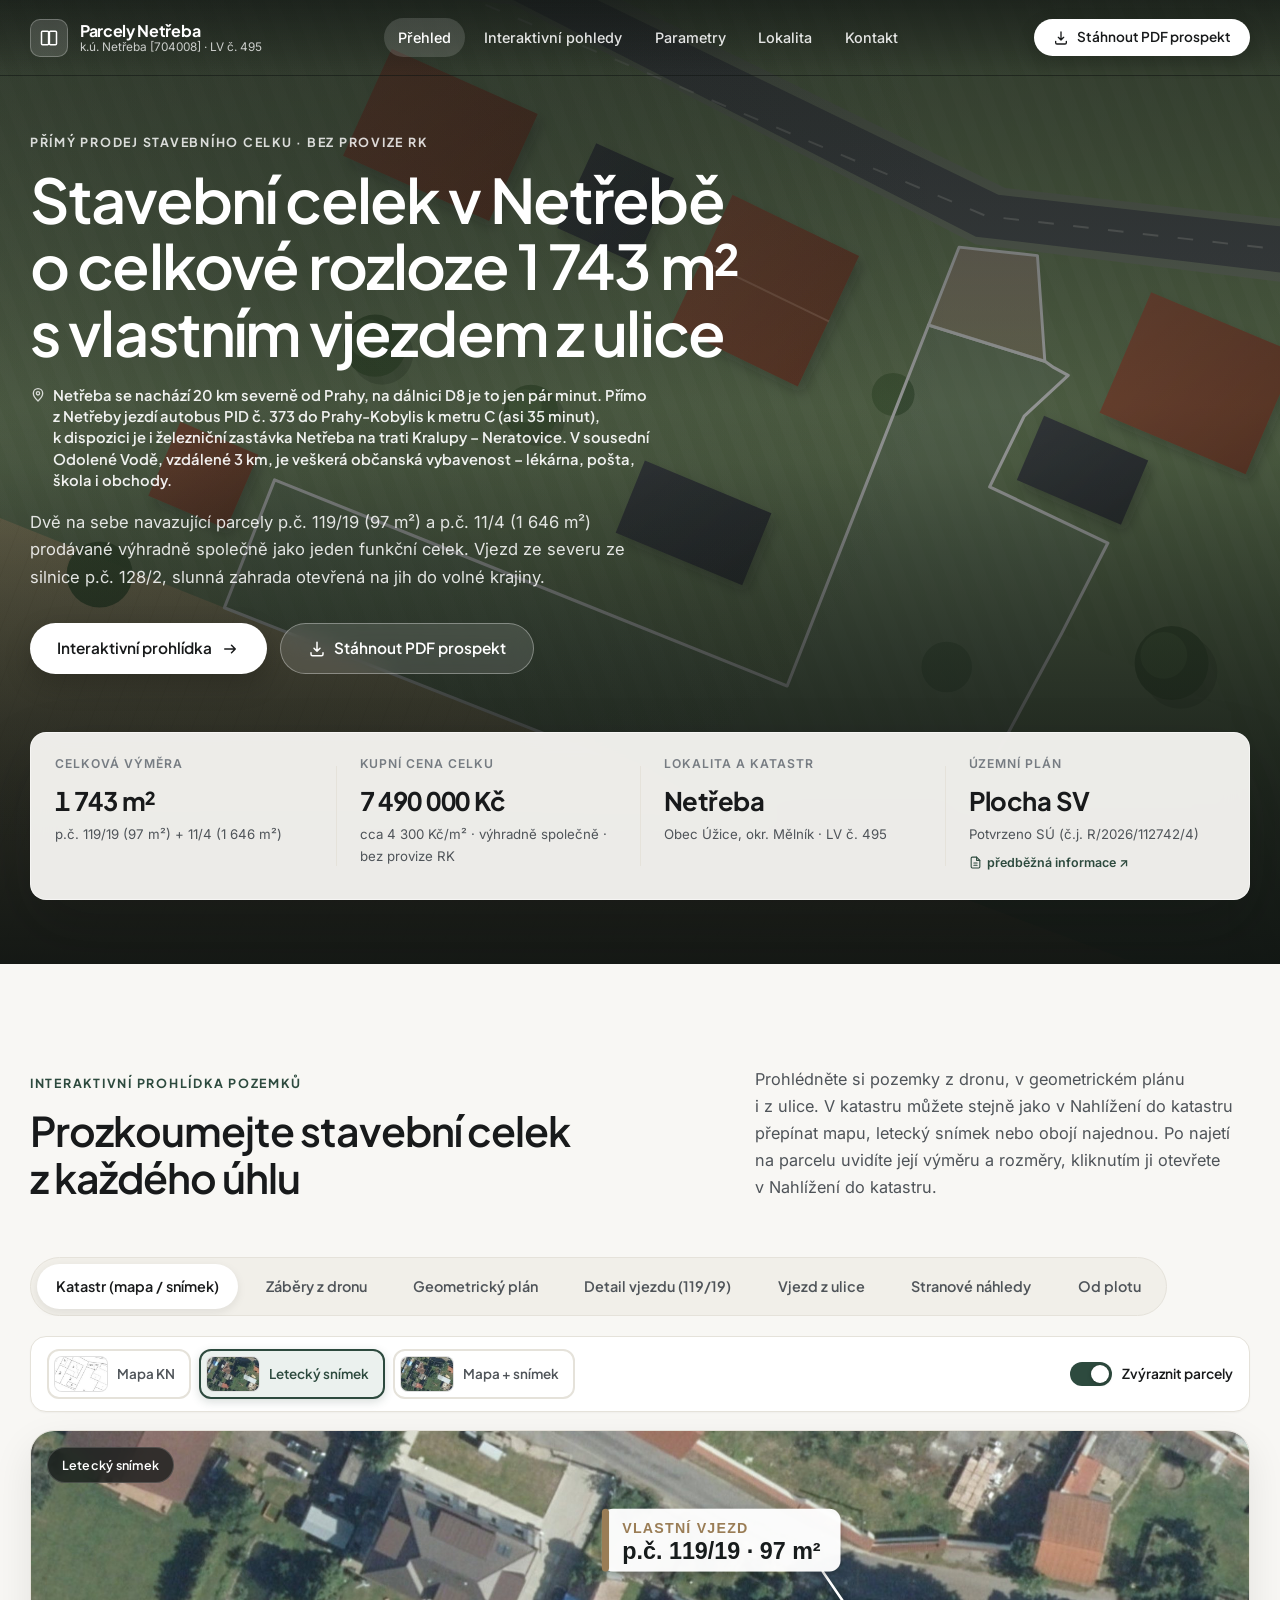
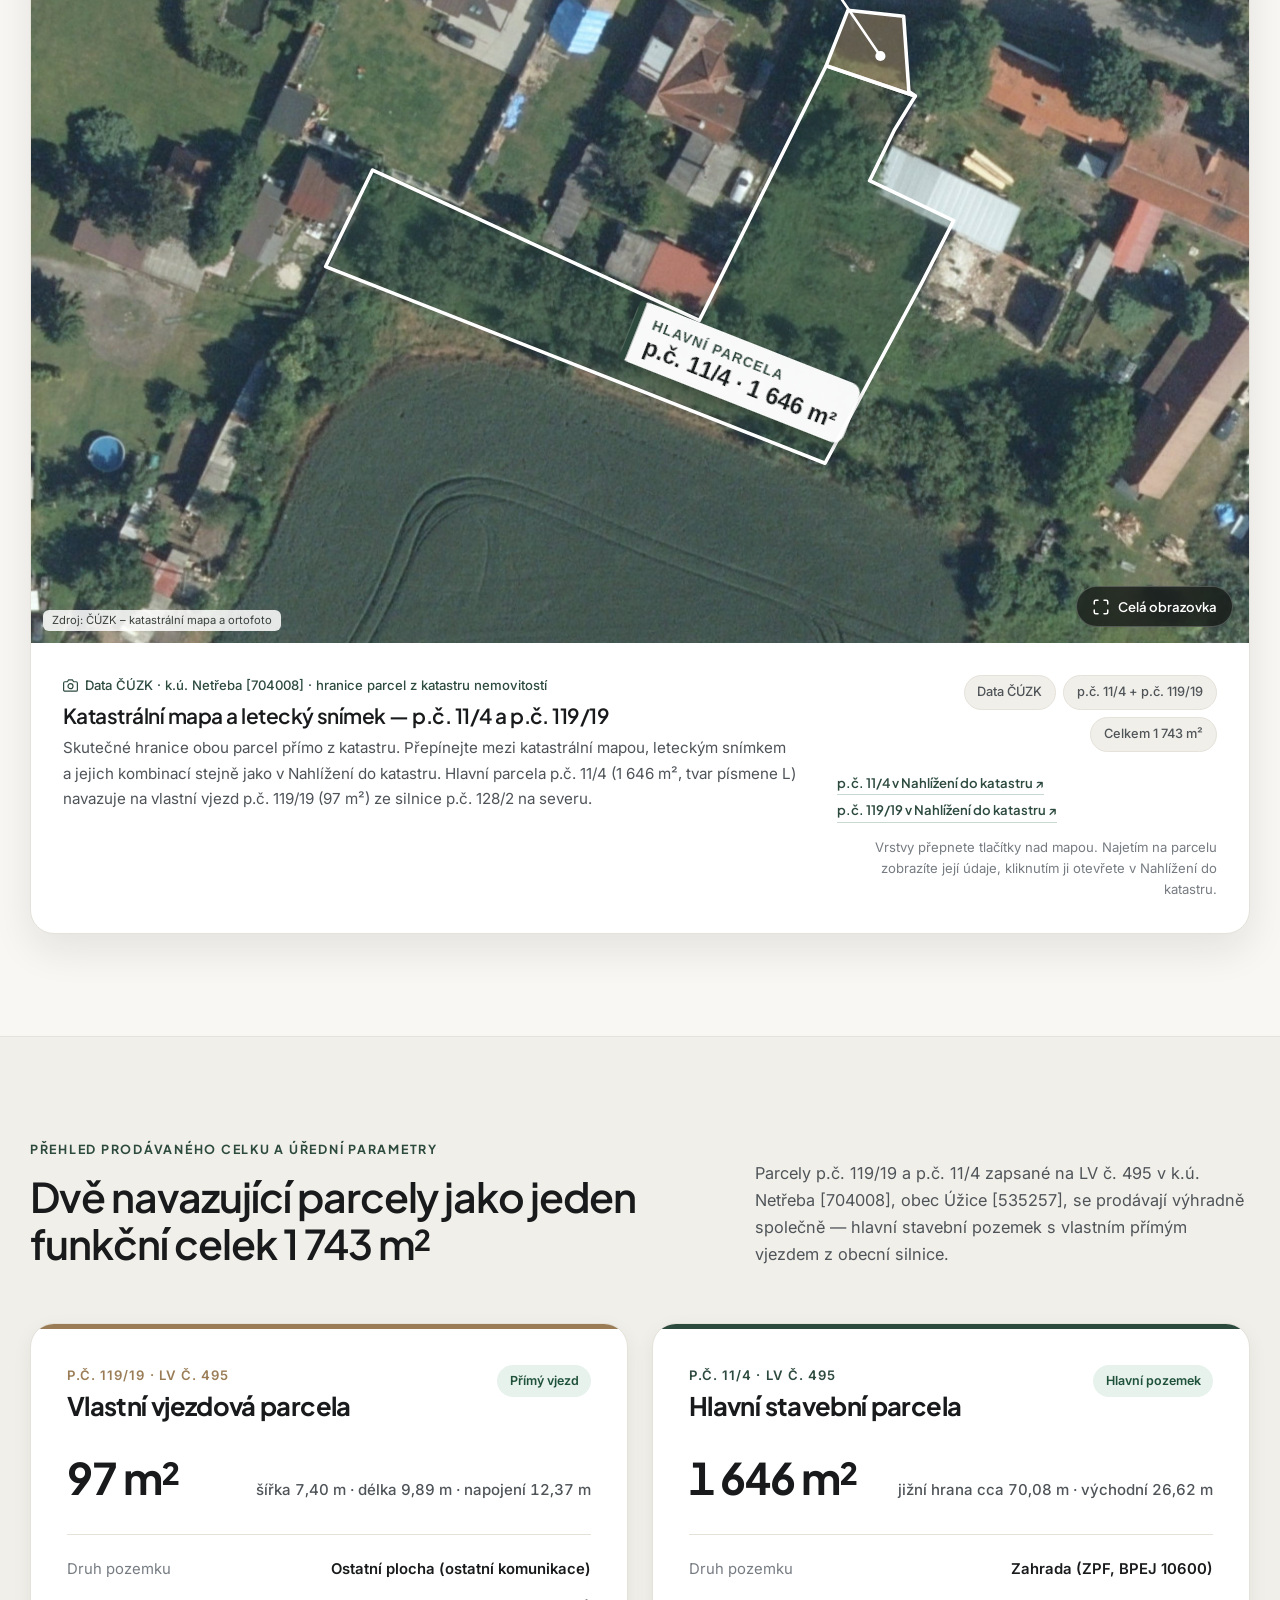
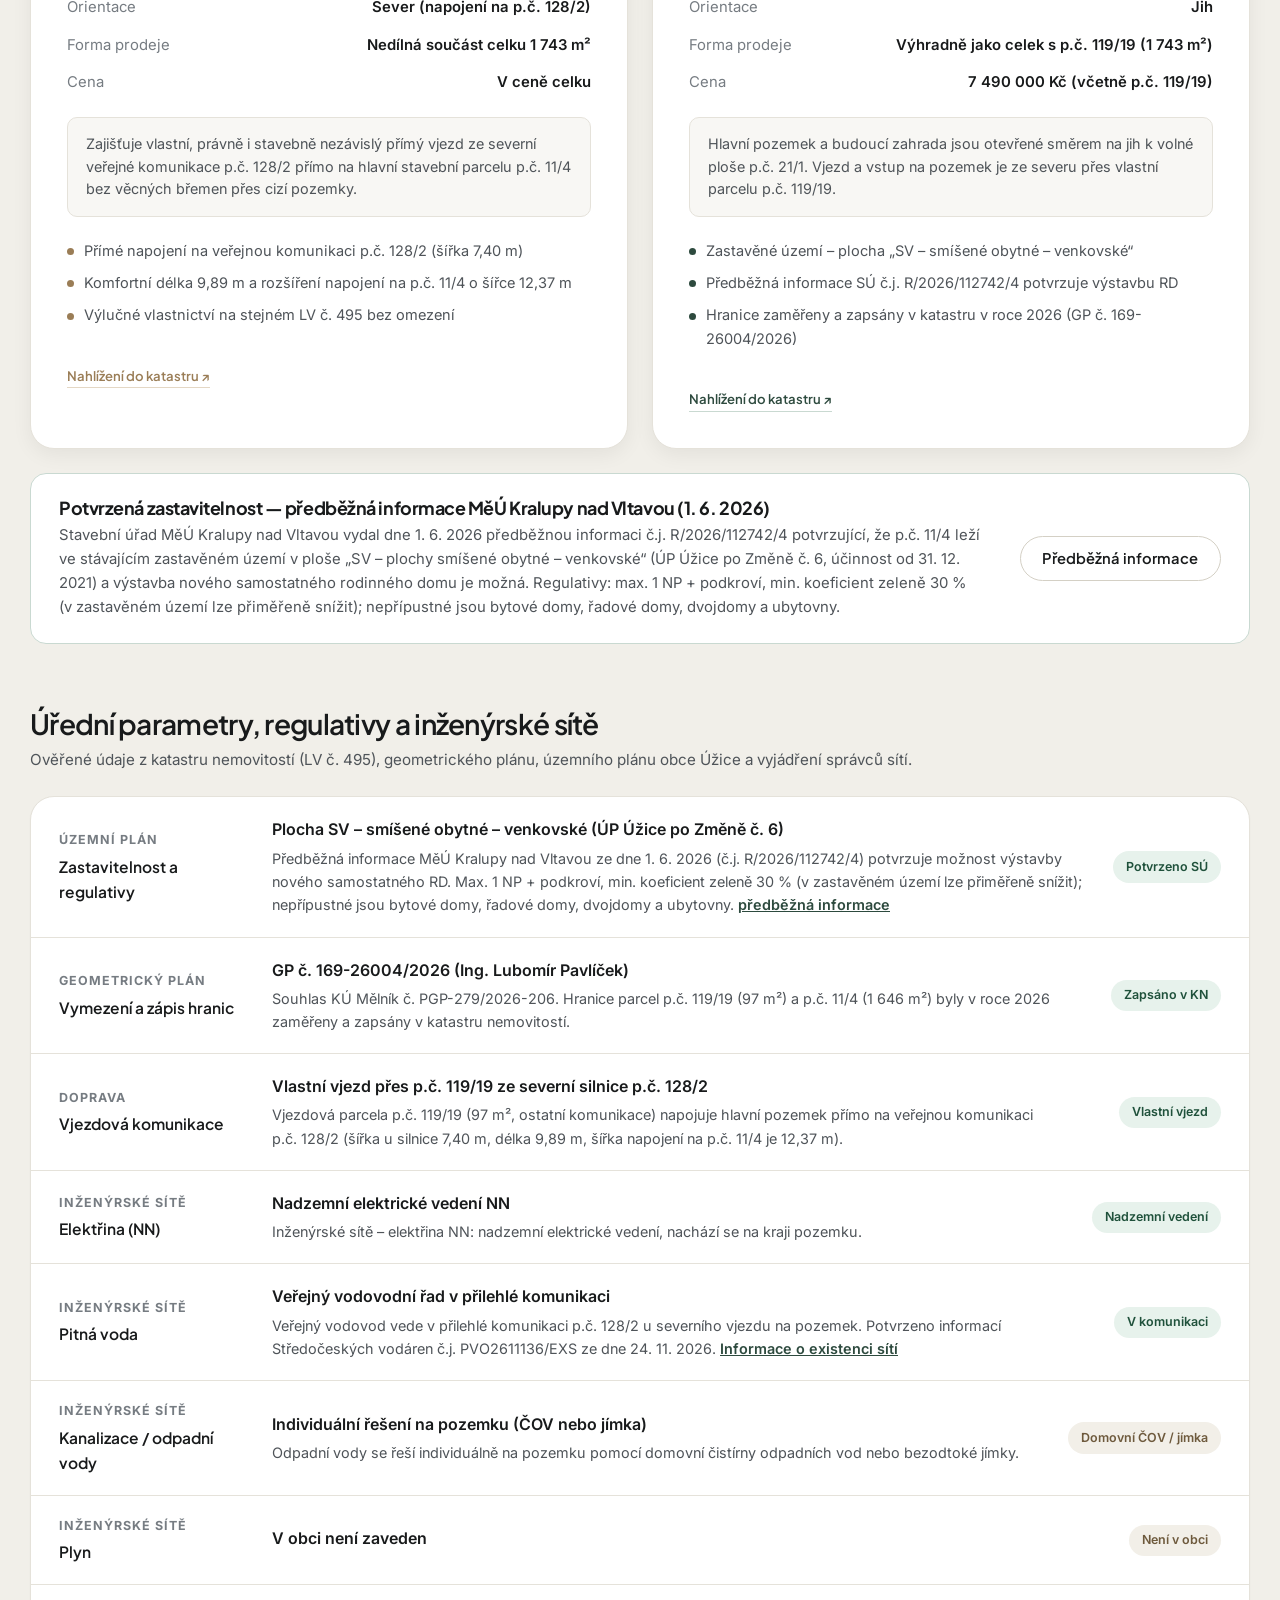
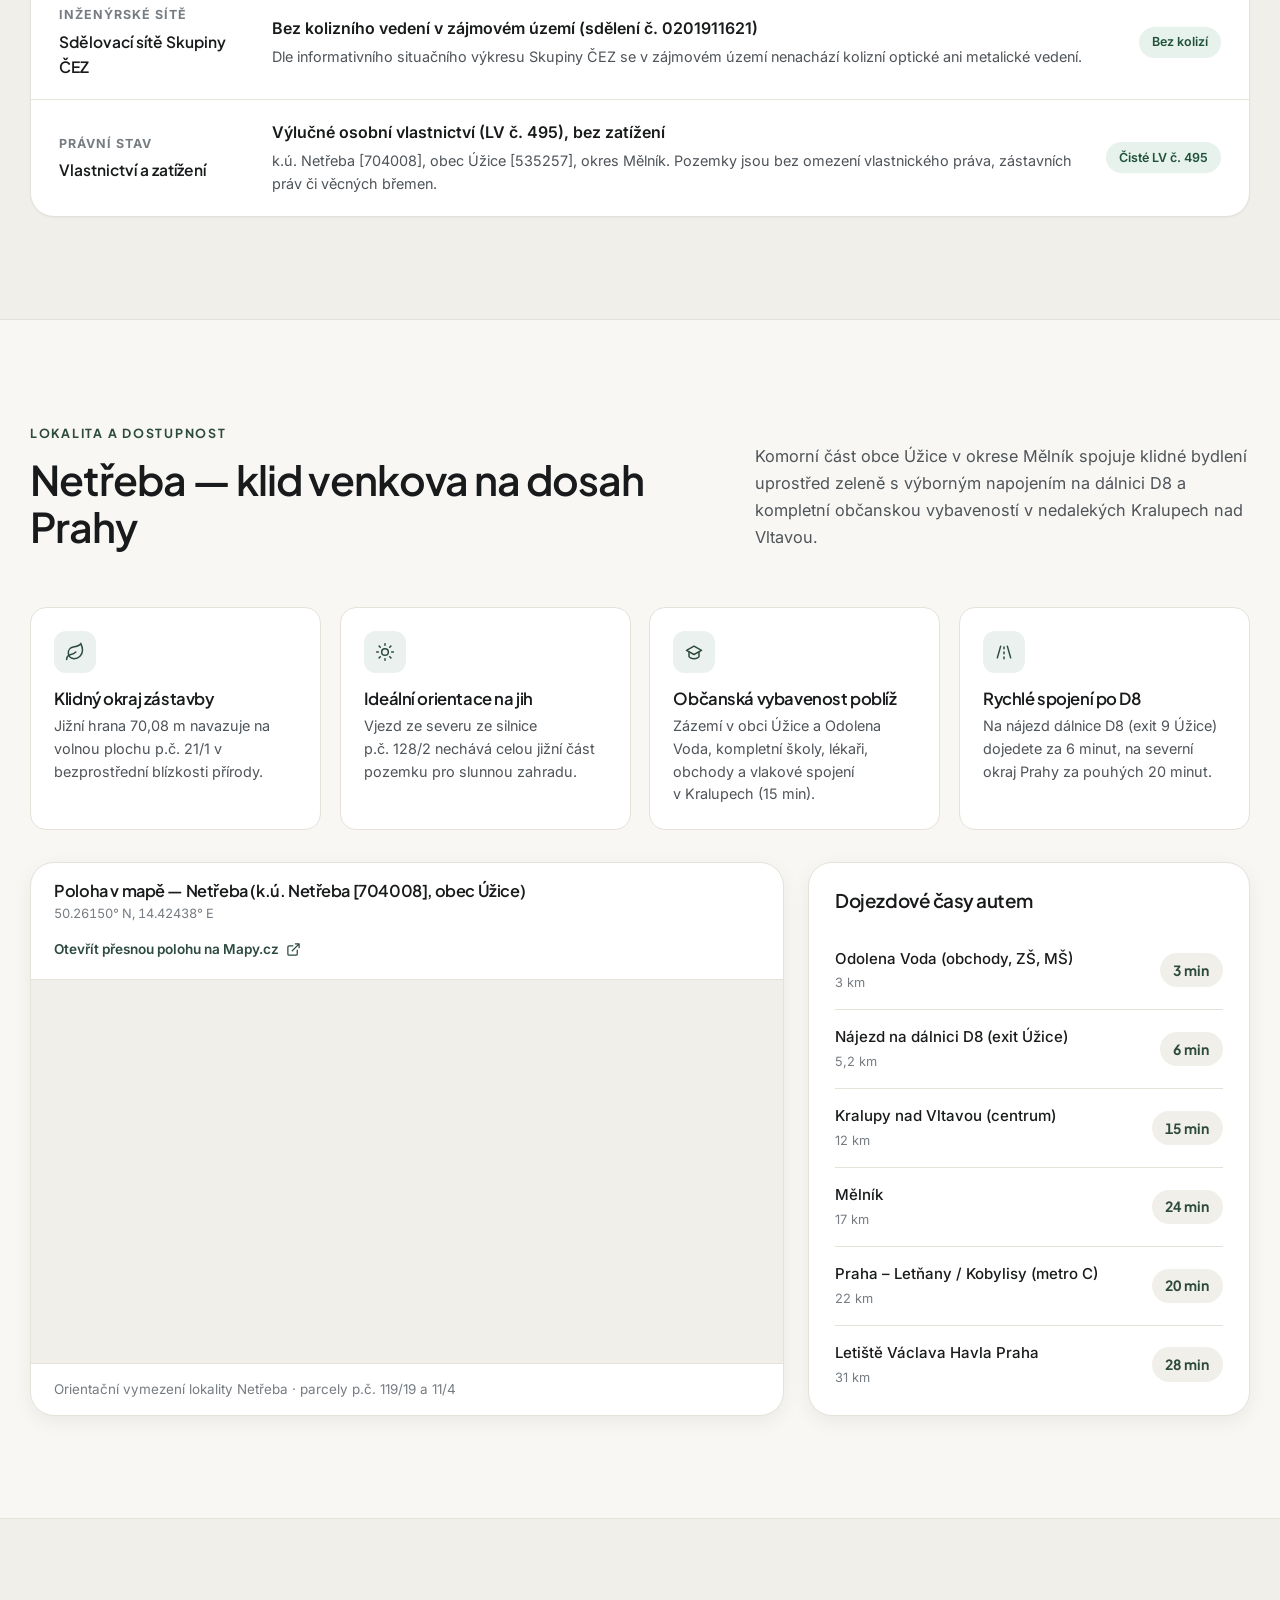
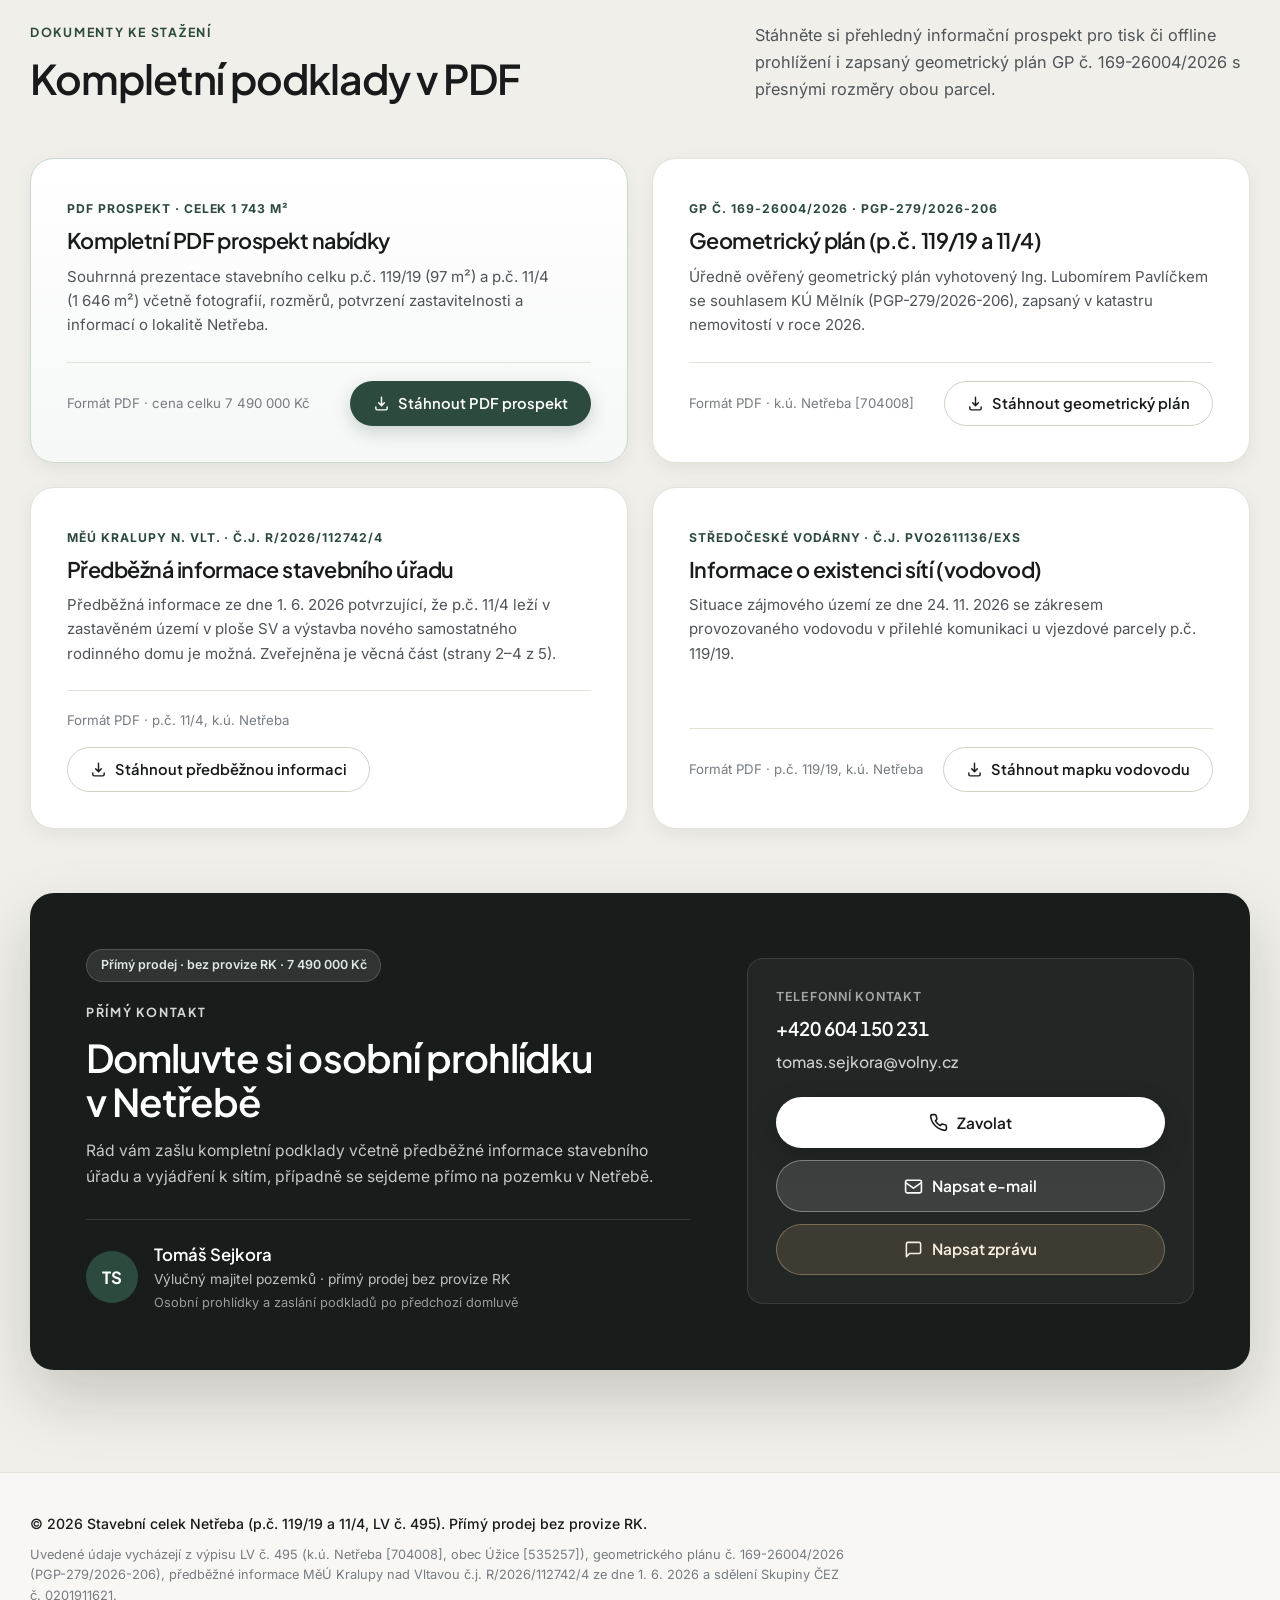
==== docs/netreba/index.html @ 259fa135 "Netřeba: Mělník 17 km / 24 min" ====
<!DOCTYPE html>
<html lang="cs">
<head>
  <meta charset="UTF-8" />
  <meta name="viewport" content="width=device-width, initial-scale=1.0" />
  <title>Stavební pozemek Netřeba | Celek 1 743 m² (p.č. 119/19 a 11/4)</title>
  <meta name="description" content="Přímý prodej stavebního celku o výměře 1 743 m² v lokalitě Netřeba (p.č. 119/19 a 11/4, LV č. 495)." />
  <meta name="theme-color" content="#F8F7F4" />

  <!-- Typografie: Plus Jakarta Sans (nadpisy) + Inter (texty) -->
  <link rel="preconnect" href="https://fonts.googleapis.com" />
  <link rel="preconnect" href="https://fonts.gstatic.com" crossorigin />
  <link href="https://fonts.googleapis.com/css2?family=Inter:wght@400;500;600&family=Plus+Jakarta+Sans:wght@500;600;700&display=swap" rel="stylesheet" />

  <link rel="stylesheet" href="styles.css?v=20261124zr" />
</head>
<body>
  <!-- Horní fixní navigace -->
  <header class="site-header" id="site-header">
    <div class="container header-inner">
      <a href="#prehled" class="brand" aria-label="Zpět na úvod nabídky">
        <span class="brand-mark" aria-hidden="true">
          <svg width="20" height="20" viewBox="0 0 24 24" fill="none" stroke="currentColor" stroke-width="1.8">
            <rect x="3" y="4" width="8.5" height="16" rx="1.2" />
            <rect x="12.5" y="4" width="8.5" height="16" rx="1.2" />
          </svg>
        </span>
        <span class="brand-text">
          <span class="brand-title" id="brand-title">Parcely Netřeba</span>
          <span class="brand-subtitle" id="brand-subtitle">k.ú. Netřeba [704008] · LV č. 495</span>
        </span>
      </a>

      <nav class="desktop-nav" id="desktop-nav" aria-label="Hlavní navigace"></nav>

      <div class="header-actions">
        <a href="assets/prospekt-netreba.pdf" download class="btn btn-primary btn-sm header-pdf-btn" id="header-pdf-btn">
          <svg width="16" height="16" viewBox="0 0 24 24" fill="none" stroke="currentColor" stroke-width="2" aria-hidden="true">
            <path d="M12 3v12m0 0l-4-4m4 4l4-4" stroke-linecap="round" stroke-linejoin="round"/>
            <path d="M4 17v2a2 2 0 002 2h12a2 2 0 002-2v-2" stroke-linecap="round"/>
          </svg>
          <span id="header-pdf-label">Stáhnout PDF prospekt</span>
        </a>

        <button type="button" class="menu-toggle" id="menu-toggle" aria-label="Otevřít menu" aria-expanded="false" aria-controls="mobile-menu">
          <span class="menu-bar"></span>
          <span class="menu-bar"></span>
        </button>
      </div>
    </div>

    <!-- Mobilní menu -->
    <div class="mobile-menu" id="mobile-menu" hidden>
      <div class="container mobile-menu-inner">
        <nav class="mobile-nav" id="mobile-nav" aria-label="Mobilní navigace"></nav>
        <a href="assets/prospekt-netreba.pdf" download class="btn btn-primary btn-block" id="mobile-pdf-btn">
          <svg width="18" height="18" viewBox="0 0 24 24" fill="none" stroke="currentColor" stroke-width="2" aria-hidden="true">
            <path d="M12 3v12m0 0l-4-4m4 4l4-4" stroke-linecap="round" stroke-linejoin="round"/>
            <path d="M4 17v2a2 2 0 002 2h12a2 2 0 002-2v-2" stroke-linecap="round"/>
          </svg>
          <span id="mobile-pdf-label">Stáhnout PDF prospekt</span>
        </a>
      </div>
    </div>
  </header>

  <main>
    <!-- 1. HERO SEKCE (PŘEHLED) -->
    <section class="hero" id="prehled" aria-labelledby="hero-title">
      <div class="hero-media">
        <img id="hero-image" src="assets/hero-drone-marked.svg" alt="" class="hero-img" />
        <div class="hero-overlay"></div>
      </div>

      <div class="container hero-content">
        <div class="hero-copy">
          <p class="eyebrow eyebrow-light" id="hero-eyebrow"></p>
          <h1 class="hero-title" id="hero-title"></h1>
          <p class="hero-location" id="hero-location" hidden>
            <svg width="16" height="16" viewBox="0 0 24 24" fill="none" stroke="currentColor" stroke-width="2" aria-hidden="true">
              <path d="M12 21s-7-6.2-7-11.5a7 7 0 0114 0C19 14.8 12 21 12 21z" stroke-linejoin="round"/>
              <circle cx="12" cy="9.5" r="2.5"/>
            </svg>
            <span id="hero-location-text"></span>
          </p>
          <p class="hero-subtitle" id="hero-subtitle"></p>

          <div class="hero-actions">
            <a href="#pohledy" class="btn btn-light btn-lg" id="hero-primary-cta">
              <span id="hero-primary-cta-label">Interaktivní prohlídka</span>
              <svg width="18" height="18" viewBox="0 0 24 24" fill="none" stroke="currentColor" stroke-width="2" aria-hidden="true">
                <path d="M5 12h14m0 0l-5-5m5 5l-5 5" stroke-linecap="round" stroke-linejoin="round"/>
              </svg>
            </a>
            <a href="assets/prospekt-netreba.pdf" download class="btn btn-ghost-light btn-lg" id="hero-secondary-cta">
              <svg width="18" height="18" viewBox="0 0 24 24" fill="none" stroke="currentColor" stroke-width="2" aria-hidden="true">
                <path d="M12 3v12m0 0l-4-4m4 4l4-4" stroke-linecap="round" stroke-linejoin="round"/>
                <path d="M4 17v2a2 2 0 002 2h12a2 2 0 002-2v-2" stroke-linecap="round"/>
              </svg>
              <span id="hero-secondary-cta-label">Stáhnout PDF prospekt</span>
            </a>
          </div>
        </div>

        <div class="hero-stats" id="hero-stats" aria-label="Souhrnné údaje nabídky"></div>
      </div>
    </section>

    <!-- 2. INTERAKTIVNÍ PROHLÍŽEČ POHLEDŮ (ZÁKRESY, GEOMETRICKÝ PLÁN A VRSTVY KATASTRU) -->
    <section class="section viewer-section" id="pohledy" aria-labelledby="viewer-title">
      <div class="container">
        <div class="section-header">
          <div>
            <p class="eyebrow" id="viewer-eyebrow"></p>
            <h2 class="section-title" id="viewer-title"></h2>
          </div>
          <p class="section-subtitle" id="viewer-subtitle"></p>
        </div>

        <!-- Záložky pohledů -->
        <div class="viewer-tabs-wrap">
          <div class="viewer-tabs" id="viewer-tabs" role="tablist" aria-label="Typy pohledů na parcely"></div>
        </div>

        <!-- Ovládací panel přepínání režimů (Čistý pohled / Vyznačené parcely / Překryv GP u dronu) -->
        <div class="drone-toolbar" id="drone-toolbar" hidden>
          <div class="drone-mode-group" role="group" aria-label="Režim zobrazení pohledu">
            <button type="button" class="mode-pill" data-view-mode="clean" id="mode-btn-clean">Čistý pohled</button>
            <button type="button" class="mode-pill is-active" data-view-mode="marked" id="mode-btn-marked">Vyznačené parcely</button>
            <button type="button" class="mode-pill" data-view-mode="overlay" id="mode-btn-overlay" hidden>Překryv geometrického plánu</button>
          </div>

          <div class="opacity-control" id="opacity-control" hidden>
            <label for="plan-opacity-range" class="opacity-label">
              <span id="opacity-label-text">Průhlednost geometrického plánu</span>
              <strong class="opacity-value" id="plan-opacity-value">68 %</strong>
            </label>
            <input type="range" id="plan-opacity-range" class="range-input" min="0" max="100" value="68" step="1" />
          </div>
        </div>

        <!-- Přepínač vrstev katastru (Mapa KN / Letecký snímek / Mapa + snímek) -->
        <div class="layer-toolbar" id="layer-toolbar" hidden>
          <div class="layer-switch" id="layer-switch" role="group" aria-label="Vrstvy katastrální mapy"></div>
          <label class="highlight-toggle">
            <input type="checkbox" id="highlight-toggle" checked />
            <span class="highlight-toggle-track" aria-hidden="true"><span class="highlight-toggle-thumb"></span></span>
            <span id="highlight-toggle-label">Zvýraznit parcely</span>
          </label>
        </div>

        <!-- Hlavní plátno prohlížeče (vždy 100 % šířky v celku, bez svislé dělící čáry) -->
        <div class="viewer-card">
          <div class="compare-stage" id="main-compare-stage" data-mode="marked">
            <!-- Základní vrstva: čistý pohled -->
            <img id="stage-clean-img" class="stage-img stage-img-base" src="" alt="" draggable="false" />

            <!-- Vrchní vrstva: vyznačené parcely (plynulý přechod opacity přes celý snímek) -->
            <img id="stage-marked-img" class="stage-img stage-img-after" src="" alt="" draggable="false" />

            <!-- Volitelný překryv geometrického plánu (pouze pro dron v režimu overlay) -->
            <img id="stage-overlay-img" class="stage-img stage-img-overlay" src="" alt="" draggable="false" hidden />

            <!-- Vrstvy katastru (plynulé prolínání přes opacity) -->
            <div class="layer-stack" id="stage-layer-stack" aria-hidden="true">
              <img loading="lazy" decoding="async" class="layer-img layer-img-map" alt="" draggable="false" />
              <img loading="lazy" decoding="async" class="layer-img layer-img-photo" alt="" draggable="false" />
              <img loading="lazy" decoding="async" class="layer-img layer-img-lines" alt="" draggable="false" />
              <img loading="lazy" decoding="async" class="layer-img layer-hl layer-hl-map" alt="" draggable="false" />
              <img loading="lazy" decoding="async" class="layer-img layer-hl layer-hl-photo" alt="" draggable="false" />
            </div>

            <!-- Interaktivní klikatelné/hover oblasti parcel (p.č. 119/19 a p.č. 11/4) -->
            <svg class="parcel-hotspots" id="stage-hotspots" aria-label="Interaktivní výběr parcel" hidden></svg>

            <!-- Štítek aktivního režimu v levém horním rohu -->
            <span class="stage-badge stage-badge-left" id="stage-status-badge">Vyznačené parcely</span>
            <span class="stage-credit" id="stage-credit" hidden></span>

            <!-- Informační karta při najetí / kliknutí na konkrétní parcelu -->
            <div class="parcel-tooltip" id="stage-parcel-tooltip" role="status" aria-live="polite" hidden></div>

            <!-- Tlačítko celé obrazovky v pravém dolním rohu snímku -->
            <button type="button" class="stage-fullscreen-btn" id="stage-fullscreen-btn" aria-label="Zvětšit na celou obrazovku">
              <svg width="18" height="18" viewBox="0 0 24 24" fill="none" stroke="currentColor" stroke-width="2" aria-hidden="true">
                <path d="M8 3H5a2 2 0 00-2 2v3m18 0V5a2 2 0 00-2-2h-3m0 18h3a2 2 0 002-2v-3M3 16v3a2 2 0 002 2h3" stroke-linecap="round" stroke-linejoin="round"/>
              </svg>
              <span id="stage-fullscreen-label">Celá obrazovka</span>
            </button>
          </div>

          <!-- Popisek a metadata aktuálního pohledu -->
          <div class="viewer-meta">
            <div class="viewer-meta-main">
              <div class="camera-tag">
                <svg width="15" height="15" viewBox="0 0 24 24" fill="none" stroke="currentColor" stroke-width="1.9" aria-hidden="true">
                  <path d="M23 19a2 2 0 01-2 2H3a2 2 0 01-2-2V8a2 2 0 012-2h4l2-3h6l2 3h4a2 2 0 012 2z"/>
                  <circle cx="12" cy="13" r="4"/>
                </svg>
                <span id="viewer-camera-pos"></span>
              </div>
              <h3 class="viewer-view-title" id="viewer-view-title"></h3>
              <p class="viewer-view-desc" id="viewer-view-desc"></p>
            </div>

            <div class="viewer-meta-side">
              <div class="meta-pills" id="viewer-meta-tags"></div>
              <div class="viewer-links" id="viewer-links" hidden></div>
              <p class="slider-hint" id="viewer-slider-hint"></p>
            </div>
          </div>
        </div>
      </div>
    </section>

    <!-- 3. PŘEHLED PARCEL A TECHNICKÉ PARAMETRY -->
    <section class="section section-alt" id="parametry" aria-labelledby="parcels-title">
      <div class="container">
        <div class="section-header">
          <div>
            <p class="eyebrow" id="parcels-eyebrow"></p>
            <h2 class="section-title" id="parcels-title"></h2>
          </div>
          <p class="section-subtitle" id="parcels-subtitle"></p>
        </div>

        <!-- Karty Parcela 1 & Parcela 2 -->
        <div class="parcels-grid" id="parcels-grid"></div>

        <!-- Zvýrazněný banner: potvrzená zastavitelnost z předběžné informace SÚ -->
        <div class="purchase-banner" id="purchase-banner">
          <div class="purchase-banner-content">
            <h3 id="purchase-banner-title"></h3>
            <p id="purchase-banner-text"></p>
          </div>
          <a href="dokumenty/" target="_blank" rel="noopener" class="btn btn-outline purchase-banner-cta">Předběžná informace</a>
        </div>

        <!-- Tabulka klíčových technických parametrů -->
        <div class="specs-block">
          <div class="specs-header">
            <h3 class="specs-title" id="specs-title"></h3>
            <p class="specs-subtitle" id="specs-subtitle"></p>
          </div>
          <div class="specs-table" id="specs-table" role="region" aria-label="Technické parametry pozemků"></div>
        </div>
      </div>
    </section>

    <!-- 4. LOKALITA A ORIENTACE V MAPĚ -->
    <section class="section" id="lokalita" aria-labelledby="location-title">
      <div class="container">
        <div class="section-header">
          <div>
            <p class="eyebrow" id="location-eyebrow"></p>
            <h2 class="section-title" id="location-title"></h2>
          </div>
          <p class="section-subtitle" id="location-subtitle"></p>
        </div>

        <!-- Výhody lokality -->
        <div class="highlights-grid" id="location-highlights"></div>

        <!-- Mapa + Dojezdové časy -->
        <div class="location-layout">
          <div class="map-card">
            <div class="map-card-header">
              <div>
                <h3 class="map-title" id="map-title"></h3>
                <span class="map-coords" id="map-coords"></span>
              </div>
              <a href="#" target="_blank" rel="noopener noreferrer" class="map-external-link" id="map-external-link">
                <span id="map-external-label">Otevřít na Mapy.cz</span>
                <svg width="15" height="15" viewBox="0 0 24 24" fill="none" stroke="currentColor" stroke-width="2" aria-hidden="true">
                  <path d="M18 13v6a2 2 0 01-2 2H5a2 2 0 01-2-2V8a2 2 0 012-2h6M15 3h6v6M10 14L21 3" stroke-linecap="round" stroke-linejoin="round"/>
                </svg>
              </a>
            </div>
            <div class="map-frame-wrap">
              <iframe id="location-map-iframe" title="Mapa lokality Netřeba" loading="lazy" referrerpolicy="no-referrer-when-downgrade" allowfullscreen></iframe>
            </div>
            <p class="map-caption" id="map-caption"></p>
          </div>

          <div class="drive-times-card">
            <h3 class="drive-times-title" id="drive-times-title"></h3>
            <ul class="drive-times-list" id="drive-times-list"></ul>
          </div>
        </div>
      </div>
    </section>

    <!-- 5. STAŽENÍ PODKLADŮ A PŘÍMÝ KONTAKT -->
    <section class="section section-alt contact-section" id="kontakt" aria-labelledby="documents-title">
      <div class="container">
        <!-- Dokumenty ke stažení -->
        <div class="section-header">
          <div>
            <p class="eyebrow" id="documents-eyebrow"></p>
            <h2 class="section-title" id="documents-title"></h2>
          </div>
          <p class="section-subtitle" id="documents-subtitle"></p>
        </div>

        <div class="downloads-grid" id="downloads-grid"></div>

        <!-- Přímý kontakt -->
        <div class="contact-card">
          <div class="contact-card-info">
            <span class="contact-badge" id="contact-badge"></span>
            <p class="eyebrow eyebrow-light" id="contact-eyebrow"></p>
            <h2 class="contact-title" id="contact-title"></h2>
            <p class="contact-subtitle" id="contact-subtitle"></p>

            <div class="seller-meta">
              <div class="seller-avatar" id="seller-avatar" aria-hidden="true">TS</div>
              <div>
                <div class="seller-name" id="seller-name"></div>
                <div class="seller-role" id="seller-role"></div>
                <div class="seller-availability" id="seller-availability"></div>
              </div>
            </div>
          </div>

          <div class="contact-card-actions">
            <div class="contact-direct-lines">
              <div class="direct-line-label">Telefonní kontakt</div>
              <a href="#" class="direct-line" id="contact-phone-text"></a>
              <a href="#" class="direct-line" id="contact-email-text"></a>
            </div>

            <div class="contact-buttons">
              <a href="#" class="btn btn-light btn-lg contact-action-btn" id="btn-call">
                <svg width="19" height="19" viewBox="0 0 24 24" fill="none" stroke="currentColor" stroke-width="2" aria-hidden="true">
                  <path d="M22 16.92v3a2 2 0 01-2.18 2 19.79 19.79 0 01-8.63-3.07 19.5 19.5 0 01-6-6 19.79 19.79 0 01-3.07-8.67A2 2 0 014.11 2h3a2 2 0 012 1.72 12.84 12.84 0 00.7 2.81 2 2 0 01-.45 2.11L8.09 9.91a16 16 0 006 6l1.27-1.27a2 2 0 012.11-.45 12.84 12.84 0 002.81.7A2 2 0 0122 16.92z" stroke-linecap="round" stroke-linejoin="round"/>
                </svg>
                <span id="btn-call-label">Zavolat</span>
              </a>

              <a href="#" class="btn btn-ghost-light btn-lg contact-action-btn" id="btn-email">
                <svg width="19" height="19" viewBox="0 0 24 24" fill="none" stroke="currentColor" stroke-width="2" aria-hidden="true">
                  <rect x="2" y="4" width="20" height="16" rx="2"/>
                  <path d="M22 7l-10 7L2 7" stroke-linecap="round" stroke-linejoin="round"/>
                </svg>
                <span id="btn-email-label">Napsat e-mail</span>
              </a>

              <button type="button" class="btn btn-accent-soft btn-lg contact-action-btn" id="btn-message">
                <svg width="19" height="19" viewBox="0 0 24 24" fill="none" stroke="currentColor" stroke-width="2" aria-hidden="true">
                  <path d="M21 15a2 2 0 01-2 2H7l-4 4V5a2 2 0 012-2h14a2 2 0 012 2z" stroke-linecap="round" stroke-linejoin="round"/>
                </svg>
                <span id="btn-message-label">Napsat zprávu</span>
              </button>
            </div>
          </div>
        </div>
      </div>
    </section>
  </main>

  <!-- Patička -->
  <footer class="site-footer">
    <div class="container footer-inner">
      <p class="footer-copy" id="footer-copy"></p>
      <p class="footer-disclaimer" id="footer-disclaimer"></p>
    </div>
  </footer>

  <!-- Mobilní spodní rychlá lišta -->
  <div class="mobile-sticky-bar" id="mobile-sticky-bar" aria-label="Rychlé akce">
    <a href="#" class="sticky-action sticky-action-primary" id="sticky-call">Zavolat</a>
    <button type="button" class="sticky-action" id="sticky-message">Zpráva</button>
    <a href="assets/prospekt-netreba.pdf" download class="sticky-action" id="sticky-pdf">PDF</a>
  </div>

  <!-- LIGHTBOX (CELÁ OBRAZOVKA S INTERAKTIVNÍM POSUVNÍKEM) -->
  <div class="lightbox" id="lightbox" role="dialog" aria-modal="true" aria-labelledby="lightbox-title" hidden>
    <div class="lightbox-backdrop" id="lightbox-backdrop"></div>
    <div class="lightbox-panel">
      <div class="lightbox-header">
        <div class="lightbox-heading">
          <span class="lightbox-camera" id="lightbox-camera"></span>
          <h3 class="lightbox-title" id="lightbox-title"></h3>
        </div>

        <div class="lightbox-controls">
          <button type="button" class="lightbox-nav-btn" id="lightbox-prev" aria-label="Předchozí pohled">
            <svg width="20" height="20" viewBox="0 0 24 24" fill="none" stroke="currentColor" stroke-width="2">
              <path d="M15 18l-6-6 6-6" stroke-linecap="round" stroke-linejoin="round"/>
            </svg>
          </button>
          <button type="button" class="lightbox-nav-btn" id="lightbox-next" aria-label="Další pohled">
            <svg width="20" height="20" viewBox="0 0 24 24" fill="none" stroke="currentColor" stroke-width="2">
              <path d="M9 18l6-6-6-6" stroke-linecap="round" stroke-linejoin="round"/>
            </svg>
          </button>
          <button type="button" class="lightbox-close-btn" id="lightbox-close" aria-label="Zavřít celou obrazovku">
            <svg width="20" height="20" viewBox="0 0 24 24" fill="none" stroke="currentColor" stroke-width="2">
              <path d="M18 6L6 18M6 6l12 12" stroke-linecap="round"/>
            </svg>
          </button>
        </div>
      </div>

      <!-- Přepínače režimu přímo v lightboxu -->
      <div class="lightbox-drone-bar" id="lightbox-drone-bar" hidden>
        <div class="drone-mode-group drone-mode-group-dark">
          <button type="button" class="mode-pill" data-lb-view-mode="clean" id="lb-mode-clean">Čistý pohled</button>
          <button type="button" class="mode-pill is-active" data-lb-view-mode="marked" id="lb-mode-marked">Vyznačené parcely</button>
          <button type="button" class="mode-pill" data-lb-view-mode="overlay" id="lb-mode-overlay" hidden>Překryv geometrického plánu</button>
        </div>
        <div class="opacity-control opacity-control-dark" id="lb-opacity-control" hidden>
          <label for="lb-opacity-range" class="opacity-label">
            <span id="lb-opacity-label">Průhlednost plánu</span>
            <strong class="opacity-value" id="lb-opacity-value">68 %</strong>
          </label>
          <input type="range" id="lb-opacity-range" class="range-input" min="0" max="100" value="68" step="1" />
        </div>
      </div>

      <div class="lightbox-drone-bar layer-toolbar-dark" id="lb-layer-toolbar" hidden>
        <div class="layer-switch layer-switch-dark" id="lb-layer-switch" role="group" aria-label="Vrstvy katastrální mapy"></div>
        <label class="highlight-toggle highlight-toggle-dark">
          <input type="checkbox" id="lb-highlight-toggle" checked />
          <span class="highlight-toggle-track" aria-hidden="true"><span class="highlight-toggle-thumb"></span></span>
          <span id="lb-highlight-toggle-label">Zvýraznit parcely</span>
        </label>
      </div>

      <div class="lightbox-stage-wrap">
        <div class="compare-stage compare-stage-lightbox" id="lightbox-compare-stage" data-mode="marked">
          <img id="lb-clean-img" class="stage-img stage-img-base" src="" alt="" draggable="false" />
          <img id="lb-marked-img" class="stage-img stage-img-after" src="" alt="" draggable="false" />
          <img id="lb-overlay-img" class="stage-img stage-img-overlay" src="" alt="" draggable="false" hidden />

          <!-- Vrstvy katastru (plynulé prolínání přes opacity) -->
          <div class="layer-stack" id="lb-layer-stack" aria-hidden="true">
            <img loading="lazy" decoding="async" class="layer-img layer-img-map" alt="" draggable="false" />
            <img loading="lazy" decoding="async" class="layer-img layer-img-photo" alt="" draggable="false" />
            <img loading="lazy" decoding="async" class="layer-img layer-img-lines" alt="" draggable="false" />
            <img loading="lazy" decoding="async" class="layer-img layer-hl layer-hl-map" alt="" draggable="false" />
            <img loading="lazy" decoding="async" class="layer-img layer-hl layer-hl-photo" alt="" draggable="false" />
          </div>

          <svg class="parcel-hotspots" id="lb-hotspots" aria-label="Interaktivní výběr parcel v celé obrazovce" hidden></svg>
          <span class="stage-badge stage-badge-left" id="lb-status-badge"></span>
          <span class="stage-credit" id="lb-credit" hidden></span>
          <div class="parcel-tooltip" id="lb-parcel-tooltip" role="status" aria-live="polite" hidden></div>
        </div>
      </div>

      <p class="lightbox-desc" id="lightbox-desc"></p>
    </div>
  </div>

  <!-- MODAL: RYCHLÁ ZPRÁVA (BEZ BACKENDU — SMS / E-MAIL / KOPÍROVÁNÍ) -->
  <div class="modal" id="message-modal" role="dialog" aria-modal="true" aria-labelledby="message-modal-title" hidden>
    <div class="modal-backdrop" id="message-modal-backdrop"></div>
    <div class="modal-card">
      <div class="modal-header">
        <div>
          <h3 class="modal-title" id="message-modal-title">Rychlá zpráva k nabídce</h3>
          <p class="modal-subtitle" id="message-modal-subtitle"></p>
        </div>
        <button type="button" class="modal-close" id="message-modal-close" aria-label="Zavřít okno">
          <svg width="20" height="20" viewBox="0 0 24 24" fill="none" stroke="currentColor" stroke-width="2">
            <path d="M18 6L6 18M6 6l12 12" stroke-linecap="round"/>
          </svg>
        </button>
      </div>

      <div class="modal-body">
        <div class="quick-chips" id="message-chips"></div>

        <label class="field-label" for="message-textarea">Text zprávy</label>
        <textarea id="message-textarea" class="message-textarea" rows="4"></textarea>

        <div class="modal-actions">
          <a href="#" class="btn btn-primary" id="send-via-email">Odeslat e-mailem</a>
          <a href="#" class="btn btn-outline" id="send-via-sms">Poslat jako SMS</a>
          <button type="button" class="btn btn-subtle" id="copy-message-btn">Zkopírovat text</button>
        </div>
        <p class="copy-feedback" id="copy-feedback" aria-live="polite"></p>
      </div>
    </div>
  </div>

  <!-- Konfigurace dat (upravujte obsah pouze zde) -->
  <script src="data.js?v=20261124zr"></script>
  <!-- Aplikační logika -->
  <script src="app.js?v=20261124zr"></script>
</body>
</html>
---- docs/netreba/styles.css ----
/* ============================================================================
   STAVEBNÍ PARCELY NETŘEBA — ARCHITEKTONICKÝ MINIMALISTICKÝ DESIGN
   ============================================================================ */

:root {
  /* Paleta */
  --bg: #f8f7f4;
  --bg-alt: #f1efe9;
  --surface: #ffffff;
  --surface-dark: #181c1a;
  --surface-dark-2: #222725;
  --border: #e5e2da;
  --border-strong: #d4d0c5;

  --text: #181a1b;
  --text-secondary: #4f5459;
  --text-muted: #767c82;

  --accent: #2d4a3e;
  --accent-hover: #21372e;
  --accent-soft: #ebf1ee;
  --accent-border: #c9d9d1;

  --accent-2: #9a7d56;
  --accent-2-soft: #f6f1ea;
  --accent-2-border: #e4d7c4;

  --status-ready-bg: #e7f2ec;
  --status-ready-text: #1f513b;
  --status-info-bg: #f2efe8;
  --status-info-text: #6e5a3d;

  /* Typografie */
  --font-display: "Plus Jakarta Sans", -apple-system, BlinkMacSystemFont, "Segoe UI", sans-serif;
  --font-body: "Inter", -apple-system, BlinkMacSystemFont, "Segoe UI", sans-serif;

  /* Rozměry a rádiusy */
  --container-max: 1220px;
  --header-height: 76px;
  --radius-sm: 10px;
  --radius-md: 16px;
  --radius-lg: 24px;
  --radius-pill: 999px;

  /* Stíny */
  --shadow-xs: 0 1px 2px rgba(20, 24, 22, 0.04);
  --shadow-sm: 0 6px 20px rgba(20, 24, 22, 0.06);
  --shadow-md: 0 16px 40px rgba(18, 23, 21, 0.09);
  --shadow-lg: 0 28px 64px rgba(14, 18, 16, 0.18);

  --ease: cubic-bezier(0.22, 1, 0.36, 1);
}

*,
*::before,
*::after {
  box-sizing: border-box;
}

html {
  scroll-behavior: smooth;
  scroll-padding-top: calc(var(--header-height) + 18px);
  -webkit-font-smoothing: antialiased;
  -moz-osx-font-smoothing: grayscale;
}

body {
  margin: 0;
  font-family: var(--font-body);
  font-size: 16px;
  line-height: 1.62;
  color: var(--text);
  background-color: var(--bg);
  overflow-x: hidden;
}

body.no-scroll {
  overflow: hidden;
}

img {
  max-width: 100%;
  display: block;
}

[hidden] {
  display: none !important;
}

a {
  color: inherit;
  text-decoration: none;
}

button,
input,
textarea {
  font: inherit;
  color: inherit;
}

button {
  cursor: pointer;
}

:focus-visible {
  outline: 2px solid var(--accent);
  outline-offset: 3px;
}

.container {
  width: min(100% - 2.5rem, var(--container-max));
  margin-inline: auto;
}

/* ============================================================================
   TYPOGRAFIE & TLAČÍTKA
   ============================================================================ */

h1, h2, h3, h4 {
  margin: 0;
  font-family: var(--font-display);
  letter-spacing: -0.025em;
  line-height: 1.15;
}

p {
  margin: 0;
}

.eyebrow {
  font-family: var(--font-display);
  font-size: 0.78rem;
  font-weight: 700;
  text-transform: uppercase;
  letter-spacing: 0.14em;
  color: var(--accent);
  margin-bottom: 0.85rem;
}

.eyebrow-light {
  color: rgba(255, 255, 255, 0.82);
}

.section {
  padding-block: clamp(4.5rem, 8vw, 7.5rem);
}

.section-alt {
  background-color: var(--bg-alt);
  border-top: 1px solid var(--border);
  border-bottom: 1px solid var(--border);
}

.section-header {
  display: grid;
  grid-template-columns: minmax(0, 1.15fr) minmax(0, 0.85fr);
  gap: 1.5rem 3.5rem;
  align-items: end;
  margin-bottom: clamp(2.25rem, 4.5vw, 3.5rem);
}

.section-title {
  font-size: clamp(1.85rem, 3.2vw, 2.75rem);
  font-weight: 600;
  color: var(--text);
}

.section-subtitle {
  font-size: 1.02rem;
  color: var(--text-secondary);
  line-height: 1.65;
}

/* Tlačítka */
.btn {
  display: inline-flex;
  align-items: center;
  justify-content: center;
  gap: 0.55rem;
  padding: 0.78rem 1.35rem;
  border-radius: var(--radius-pill);
  border: 1px solid transparent;
  font-family: var(--font-display);
  font-size: 0.92rem;
  font-weight: 600;
  line-height: 1.2;
  white-space: nowrap;
  transition: transform 0.22s var(--ease), background-color 0.22s var(--ease), border-color 0.22s var(--ease), color 0.22s var(--ease), box-shadow 0.22s var(--ease);
}

.btn:active {
  transform: translateY(1px);
}

.btn-sm {
  padding: 0.6rem 1.1rem;
  font-size: 0.85rem;
}

.btn-lg {
  padding: 0.95rem 1.65rem;
  font-size: 0.96rem;
}

.btn-block {
  width: 100%;
}

.btn-primary {
  background: var(--accent);
  color: #ffffff;
  box-shadow: 0 6px 18px rgba(45, 74, 62, 0.22);
}

.btn-primary:hover {
  background: var(--accent-hover);
  box-shadow: 0 10px 24px rgba(45, 74, 62, 0.3);
  transform: translateY(-1px);
}

.btn-outline {
  background: var(--surface);
  color: var(--text);
  border-color: var(--border-strong);
}

.btn-outline:hover {
  border-color: var(--text);
  background: var(--bg);
}

.btn-subtle {
  background: var(--bg-alt);
  color: var(--text);
  border-color: var(--border);
}

.btn-subtle:hover {
  background: #e7e4dc;
}

.btn-light {
  background: #ffffff;
  color: var(--text);
  box-shadow: 0 10px 28px rgba(0, 0, 0, 0.2);
}

.btn-light:hover {
  background: #f4f3ef;
  transform: translateY(-1px);
}

.btn-ghost-light {
  background: rgba(255, 255, 255, 0.12);
  color: #ffffff;
  border-color: rgba(255, 255, 255, 0.34);
  backdrop-filter: blur(10px);
}

.btn-ghost-light:hover {
  background: rgba(255, 255, 255, 0.22);
  border-color: rgba(255, 255, 255, 0.65);
}

.btn-accent-soft {
  background: rgba(166, 138, 100, 0.22);
  color: #f6ecde;
  border-color: rgba(196, 170, 132, 0.45);
}

.btn-accent-soft:hover {
  background: rgba(166, 138, 100, 0.34);
  border-color: rgba(220, 198, 165, 0.7);
}

/* ============================================================================
   HORNÍ FIXNÍ NAVIGACE
   ============================================================================ */

.site-header {
  position: fixed;
  inset: 0 0 auto 0;
  z-index: 90;
  height: var(--header-height);
  transition: background-color 0.3s var(--ease), border-color 0.3s var(--ease), box-shadow 0.3s var(--ease);
  background: linear-gradient(180deg, rgba(16, 20, 18, 0.56) 0%, rgba(16, 20, 18, 0) 100%);
  color: #ffffff;
  border-bottom: 1px solid transparent;
}

.site-header.is-scrolled,
.site-header.menu-open {
  background: rgba(248, 247, 244, 0.94);
  backdrop-filter: blur(16px);
  -webkit-backdrop-filter: blur(16px);
  color: var(--text);
  border-bottom-color: var(--border);
  box-shadow: 0 4px 20px rgba(18, 22, 20, 0.05);
}

.header-inner {
  height: 100%;
  display: flex;
  align-items: center;
  justify-content: space-between;
  gap: 1.25rem;
}

.brand {
  display: inline-flex;
  align-items: center;
  gap: 0.75rem;
  min-width: 0;
}

.brand-mark {
  width: 38px;
  height: 38px;
  border-radius: 10px;
  display: grid;
  place-items: center;
  background: rgba(255, 255, 255, 0.14);
  border: 1px solid rgba(255, 255, 255, 0.25);
  color: #ffffff;
  flex-shrink: 0;
  transition: background-color 0.25s var(--ease), color 0.25s var(--ease), border-color 0.25s var(--ease);
}

.site-header.is-scrolled .brand-mark,
.site-header.menu-open .brand-mark {
  background: var(--accent);
  border-color: var(--accent);
  color: #ffffff;
}

.brand-text {
  display: flex;
  flex-direction: column;
  line-height: 1.2;
}

.brand-title {
  font-family: var(--font-display);
  font-size: 1rem;
  font-weight: 700;
  letter-spacing: -0.02em;
}

.brand-subtitle {
  font-size: 0.74rem;
  opacity: 0.76;
}

.desktop-nav {
  display: flex;
  align-items: center;
  gap: 0.35rem;
}

.desktop-nav a {
  padding: 0.48rem 0.85rem;
  border-radius: var(--radius-pill);
  font-size: 0.9rem;
  font-weight: 500;
  opacity: 0.88;
  transition: background-color 0.2s var(--ease), opacity 0.2s var(--ease);
}

.desktop-nav a:hover,
.desktop-nav a.is-active {
  opacity: 1;
  background: rgba(255, 255, 255, 0.14);
}

.site-header.is-scrolled .desktop-nav a:hover,
.site-header.is-scrolled .desktop-nav a.is-active {
  background: rgba(45, 74, 62, 0.09);
  color: var(--accent);
}

.header-actions {
  display: flex;
  align-items: center;
  gap: 0.75rem;
}

.site-header:not(.is-scrolled):not(.menu-open) .header-pdf-btn {
  background: #ffffff;
  color: var(--text);
  box-shadow: 0 6px 18px rgba(0, 0, 0, 0.16);
}

.site-header:not(.is-scrolled):not(.menu-open) .header-pdf-btn:hover {
  background: #f3f2ee;
}

.menu-toggle {
  display: none;
  width: 42px;
  height: 42px;
  border-radius: 10px;
  border: 1px solid currentColor;
  border-color: rgba(255, 255, 255, 0.32);
  background: transparent;
  align-items: center;
  justify-content: center;
  flex-direction: column;
  gap: 6px;
}

.site-header.is-scrolled .menu-toggle,
.site-header.menu-open .menu-toggle {
  border-color: var(--border-strong);
}

.menu-bar {
  width: 18px;
  height: 1.8px;
  background: currentColor;
  border-radius: 2px;
  transition: transform 0.25s var(--ease);
}

.menu-toggle[aria-expanded="true"] .menu-bar:first-child {
  transform: translateY(4px) rotate(45deg);
}

.menu-toggle[aria-expanded="true"] .menu-bar:last-child {
  transform: translateY(-4px) rotate(-45deg);
}

.mobile-menu {
  background: var(--bg);
  color: var(--text);
  border-bottom: 1px solid var(--border);
  box-shadow: var(--shadow-md);
}

.mobile-menu-inner {
  padding-block: 1.25rem 1.75rem;
  display: flex;
  flex-direction: column;
  gap: 1.25rem;
}

.mobile-nav {
  display: flex;
  flex-direction: column;
  gap: 0.2rem;
}

.mobile-nav a {
  padding: 0.85rem 0.75rem;
  border-radius: var(--radius-sm);
  font-family: var(--font-display);
  font-size: 1.05rem;
  font-weight: 600;
}

.mobile-nav a:hover {
  background: var(--bg-alt);
}

/* ============================================================================
   1. HERO SEKCE
   ============================================================================ */

.hero {
  position: relative;
  min-height: min(92vh, 860px);
  display: flex;
  align-items: flex-end;
  padding-top: calc(var(--header-height) + 3.5rem);
  padding-bottom: clamp(2.5rem, 5vw, 4rem);
  color: #ffffff;
  overflow: hidden;
  background-color: #161b18;
}

.hero-media {
  position: absolute;
  inset: 0;
  z-index: 0;
}

.hero-img {
  width: 100%;
  height: 100%;
  object-fit: cover;
  object-position: center;
  transform: scale(1.01);
}

.hero-overlay {
  position: absolute;
  inset: 0;
  background:
    radial-gradient(circle at 22% 28%, rgba(18, 25, 22, 0.22), transparent 56%),
    linear-gradient(180deg, rgba(16, 20, 18, 0.45) 0%, rgba(16, 20, 18, 0.24) 42%, rgba(16, 20, 18, 0.84) 100%);
}

.hero-content {
  position: relative;
  z-index: 1;
  width: min(100% - 2.5rem, var(--container-max));
  display: flex;
  flex-direction: column;
  gap: clamp(2.25rem, 4.5vw, 3.75rem);
}

.hero-copy {
  max-width: 740px;
}

.hero-title {
  font-size: clamp(2.25rem, 4.8vw, 3.85rem);
  font-weight: 600;
  letter-spacing: -0.03em;
  line-height: 1.08;
  color: #ffffff;
  margin-bottom: 1.25rem;
  text-wrap: balance;
}

.hero-location {
  display: inline-flex;
  max-width: 620px;
  align-items: flex-start;
  line-height: 1.45;
  gap: 0.45rem;
  margin: -0.35rem 0 1.1rem;
  font-family: var(--font-display);
  font-size: clamp(0.92rem, 1.1vw, 1.02rem);
  font-weight: 600;
  color: rgba(255, 255, 255, 0.92);
}

.hero-location[hidden] {
  display: none;
}

.hero-location svg {
  flex: none;
  margin-top: 0.15em;
  opacity: 0.85;
}

.hero-subtitle {
  font-size: clamp(1rem, 1.3vw, 1.15rem);
  line-height: 1.65;
  color: rgba(255, 255, 255, 0.86);
  max-width: 620px;
  margin-bottom: 2rem;
}

.hero-actions {
  display: flex;
  flex-wrap: wrap;
  gap: 0.85rem;
}

/* Souhrnná lišta údajů v Hero */
.hero-stats {
  display: grid;
  grid-template-columns: repeat(4, minmax(0, 1fr));
  background: rgba(248, 247, 244, 0.95);
  backdrop-filter: blur(14px);
  -webkit-backdrop-filter: blur(14px);
  color: var(--text);
  border-radius: var(--radius-md);
  border: 1px solid rgba(255, 255, 255, 0.55);
  box-shadow: var(--shadow-lg);
  overflow: hidden;
}

.hero-stat {
  padding: 1.35rem 1.5rem;
  position: relative;
}

.hero-stat + .hero-stat::before {
  content: "";
  position: absolute;
  left: 0;
  top: 20%;
  bottom: 20%;
  width: 1px;
  background: var(--border);
}

.hero-stat-label {
  font-size: 0.76rem;
  font-weight: 600;
  text-transform: uppercase;
  letter-spacing: 0.08em;
  color: var(--text-muted);
  margin-bottom: 0.35rem;
}

.hero-stat-value {
  font-family: var(--font-display);
  font-size: clamp(1.25rem, 2vw, 1.6rem);
  font-weight: 700;
  color: var(--text);
  font-variant-numeric: tabular-nums;
  letter-spacing: -0.02em;
}

.hero-stat-note {
  font-size: 0.83rem;
  color: var(--text-secondary);
  margin-top: 0.2rem;
}

.hero-stat--link {
  display: block;
  color: inherit;
  text-decoration: none;
  transition: background 0.2s var(--ease);
}

.hero-stat--link:hover,
.hero-stat--link:focus-visible {
  background: var(--accent-soft);
}

.hero-stat-link {
  display: inline-flex;
  align-items: center;
  gap: 0.35rem;
  margin-top: 0.45rem;
  font-size: 0.78rem;
  font-weight: 600;
  color: var(--accent);
}

.hero-stat--link:hover .hero-stat-link span {
  text-decoration: underline;
}

/* ============================================================================
   2. INTERAKTIVNÍ PROHLÍŽEČ POHLEDŮ (BEFORE / AFTER + OVERLAY)
   ============================================================================ */

.viewer-tabs-wrap {
  margin-bottom: 1.25rem;
  overflow-x: auto;
  scrollbar-width: none;
  -webkit-overflow-scrolling: touch;
}

.viewer-tabs-wrap::-webkit-scrollbar {
  display: none;
}

.viewer-tabs {
  display: inline-flex;
  gap: 0.5rem;
  padding: 0.38rem;
  background: var(--bg-alt);
  border: 1px solid var(--border);
  border-radius: var(--radius-pill);
  min-width: max-content;
}

.viewer-tab {
  padding: 0.68rem 1.2rem;
  border-radius: var(--radius-pill);
  border: 0;
  background: transparent;
  color: var(--text-secondary);
  font-family: var(--font-display);
  font-size: 0.9rem;
  font-weight: 600;
  transition: background-color 0.22s var(--ease), color 0.22s var(--ease), box-shadow 0.22s var(--ease);
  white-space: nowrap;
}

.viewer-tab:hover {
  color: var(--text);
}

.viewer-tab.is-active {
  background: var(--surface);
  color: var(--text);
  box-shadow: 0 3px 10px rgba(20, 24, 22, 0.08);
}

/* Ovládací lišta pro 3 režimy dronu + posuvník průhlednosti */
.drone-toolbar {
  display: flex;
  flex-wrap: wrap;
  align-items: center;
  justify-content: space-between;
  gap: 1rem 1.5rem;
  margin-bottom: 1.15rem;
  padding: 0.85rem 1.1rem;
  background: var(--surface);
  border: 1px solid var(--border);
  border-radius: var(--radius-md);
  box-shadow: var(--shadow-xs);
}

.drone-toolbar[hidden] {
  display: none;
}

.drone-mode-group {
  display: inline-flex;
  flex-wrap: wrap;
  gap: 0.35rem;
  padding: 0.25rem;
  background: var(--bg-alt);
  border-radius: var(--radius-pill);
}

.mode-pill {
  padding: 0.5rem 0.95rem;
  border-radius: var(--radius-pill);
  border: 0;
  background: transparent;
  color: var(--text-secondary);
  font-family: var(--font-display);
  font-size: 0.84rem;
  font-weight: 600;
  transition: all 0.2s var(--ease);
}

.mode-pill:hover {
  color: var(--text);
}

.mode-pill.is-active {
  background: var(--accent);
  color: #ffffff;
  box-shadow: 0 3px 10px rgba(45, 74, 62, 0.24);
}

.opacity-control {
  display: flex;
  align-items: center;
  gap: 1rem;
  flex: 1 1 280px;
  max-width: 420px;
}

.opacity-control[hidden] {
  display: none;
}

.opacity-label {
  display: flex;
  align-items: center;
  justify-content: space-between;
  gap: 0.65rem;
  font-size: 0.84rem;
  color: var(--text-secondary);
  white-space: nowrap;
}

.opacity-value {
  font-variant-numeric: tabular-nums;
  color: var(--accent);
  min-width: 3.1em;
  text-align: right;
}

.range-input {
  -webkit-appearance: none;
  appearance: none;
  width: 100%;
  height: 6px;
  border-radius: 999px;
  background: var(--border-strong);
  outline: none;
}

.range-input::-webkit-slider-thumb {
  -webkit-appearance: none;
  appearance: none;
  width: 20px;
  height: 20px;
  border-radius: 50%;
  background: var(--accent);
  border: 3px solid #ffffff;
  box-shadow: 0 2px 8px rgba(0, 0, 0, 0.24);
  cursor: pointer;
  transition: transform 0.15s var(--ease);
}

.range-input::-webkit-slider-thumb:hover {
  transform: scale(1.1);
}

.range-input::-moz-range-thumb {
  width: 20px;
  height: 20px;
  border-radius: 50%;
  background: var(--accent);
  border: 3px solid #ffffff;
  box-shadow: 0 2px 8px rgba(0, 0, 0, 0.24);
  cursor: pointer;
}

/* Karta prohlížeče */
.viewer-card {
  background: var(--surface);
  border: 1px solid var(--border);
  border-radius: var(--radius-lg);
  overflow: hidden;
  box-shadow: var(--shadow-md);
}

.compare-stage {
  position: relative;
  width: 100%;
  aspect-ratio: 3 / 2;
  background: #1c221f;
  overflow: hidden;
  user-select: none;
  -webkit-user-select: none;
  cursor: pointer;
}

.compare-stage[data-view-id="plan"],
.compare-stage[data-contain="true"] {
  background: #ffffff;
}

.compare-stage[data-view-id="plan"] .stage-img,
.compare-stage[data-contain="true"] .stage-img {
  object-fit: contain;
  background: #ffffff;
}

.compare-stage[data-mode="single"] {
  cursor: default;
}

.stage-img {
  position: absolute;
  inset: 0;
  width: 100%;
  height: 100%;
  object-fit: cover;
  pointer-events: none;
  user-select: none;
}

/* Plný snímek v celku (100 % šířky) s plynulým přechodem opacity */
.stage-img-after {
  opacity: 0;
  transition: opacity 0.34s var(--ease);
}

.compare-stage[data-mode="marked"] .stage-img-after {
  opacity: 1;
}

.stage-img-overlay {
  opacity: 0.68;
  transition: opacity 0.14s linear;
}

/* Interaktivní oblasti parcel (hover / kliknutí na p.č. 11/4 a p.č. 119/19) */
.parcel-hotspots {
  position: absolute;
  inset: 0;
  z-index: 4;
  width: 100%;
  height: 100%;
  pointer-events: none;
}

.parcel-hotspot-poly {
  pointer-events: auto;
  cursor: pointer;
  fill: rgba(45, 74, 62, 0.001);
  stroke: transparent;
  stroke-width: 3.5;
  vector-effect: non-scaling-stroke;
  transition: fill 0.22s var(--ease), stroke 0.22s var(--ease);
}

.parcel-hotspot-poly[data-parcel-id="11-4"]:hover,
.parcel-hotspot-poly[data-parcel-id="11-4"].is-highlighted {
  fill: rgba(45, 74, 62, 0.28);
  stroke: #ffffff;
}

.parcel-hotspot-poly[data-parcel-id="119-19"]:hover,
.parcel-hotspot-poly[data-parcel-id="119-19"].is-highlighted {
  fill: rgba(166, 138, 100, 0.38);
  stroke: #ffffff;
}

.compare-stage[data-contain="true"] .parcel-hotspot-poly[data-parcel-id="11-4"]:hover,
.compare-stage[data-contain="true"] .parcel-hotspot-poly[data-parcel-id="11-4"].is-highlighted {
  fill: rgba(45, 74, 62, 0.22);
  stroke: var(--accent);
}

.compare-stage[data-contain="true"] .parcel-hotspot-poly[data-parcel-id="119-19"]:hover,
.compare-stage[data-contain="true"] .parcel-hotspot-poly[data-parcel-id="119-19"].is-highlighted {
  fill: rgba(154, 125, 86, 0.30);
  stroke: #8c6d43;
}

/* Plovoucí informační štítek při najetí nebo kliknutí na parcelu */
.parcel-tooltip {
  position: absolute;
  top: 1rem;
  right: 1rem;
  z-index: 7;
  width: min(305px, calc(100% - 2rem));
  padding: 0.9rem 1.05rem;
  border-radius: 14px;
  background: rgba(255, 255, 255, 0.96);
  color: var(--text);
  border: 1px solid var(--border);
  border-left: 5px solid var(--accent);
  box-shadow: var(--shadow-md);
  backdrop-filter: blur(10px);
  -webkit-backdrop-filter: blur(10px);
  pointer-events: none;
}

.parcel-tooltip[data-accent="secondary"] {
  border-left-color: var(--accent-2);
}

.parcel-tooltip-top {
  display: flex;
  align-items: baseline;
  justify-content: space-between;
  gap: 0.75rem;
  margin-bottom: 0.25rem;
}

.parcel-tooltip-id {
  font-family: var(--font-display);
  font-size: 0.78rem;
  font-weight: 700;
  text-transform: uppercase;
  letter-spacing: 0.08em;
  color: var(--accent);
}

.parcel-tooltip[data-accent="secondary"] .parcel-tooltip-id {
  color: var(--accent-2);
}

.parcel-tooltip-area {
  font-family: var(--font-display);
  font-size: 1.25rem;
  font-weight: 700;
  color: var(--text);
  font-variant-numeric: tabular-nums;
}

.parcel-tooltip-dim {
  font-size: 0.82rem;
  color: var(--text-secondary);
  line-height: 1.45;
}

.stage-badge {
  position: absolute;
  top: 1rem;
  z-index: 5;
  padding: 0.42rem 0.85rem;
  border-radius: var(--radius-pill);
  font-family: var(--font-display);
  font-size: 0.78rem;
  font-weight: 600;
  letter-spacing: 0.02em;
  background: rgba(20, 24, 22, 0.74);
  color: #ffffff;
  backdrop-filter: blur(8px);
  -webkit-backdrop-filter: blur(8px);
  border: 1px solid rgba(255, 255, 255, 0.16);
  pointer-events: none;
  transition: opacity 0.25s var(--ease);
}

.stage-badge-left {
  left: 1rem;
}

.stage-fullscreen-btn {
  position: absolute;
  right: 1rem;
  bottom: 1rem;
  z-index: 6;
  display: inline-flex;
  align-items: center;
  gap: 0.5rem;
  padding: 0.55rem 0.95rem;
  border-radius: var(--radius-pill);
  border: 1px solid rgba(255, 255, 255, 0.22);
  background: rgba(20, 24, 22, 0.76);
  color: #ffffff;
  backdrop-filter: blur(10px);
  -webkit-backdrop-filter: blur(10px);
  font-family: var(--font-display);
  font-size: 0.82rem;
  font-weight: 600;
  transition: background-color 0.2s var(--ease), transform 0.2s var(--ease);
}

.stage-fullscreen-btn:hover {
  background: rgba(20, 24, 22, 0.92);
  transform: translateY(-1px);
}

/* Popisek pod prohlížečem */
.viewer-meta {
  display: grid;
  grid-template-columns: minmax(0, 1.45fr) minmax(0, 0.75fr);
  gap: 1.5rem 2.5rem;
  padding: clamp(1.35rem, 2.5vw, 2rem);
  align-items: start;
}

.camera-tag {
  display: inline-flex;
  align-items: center;
  gap: 0.45rem;
  font-size: 0.82rem;
  font-weight: 500;
  color: var(--accent);
  margin-bottom: 0.45rem;
}

.viewer-view-title {
  font-size: 1.3rem;
  font-weight: 600;
  margin-bottom: 0.5rem;
}

.viewer-view-desc {
  color: var(--text-secondary);
  font-size: 0.95rem;
  line-height: 1.65;
}

.viewer-meta-side {
  display: flex;
  flex-direction: column;
  align-items: flex-end;
  gap: 0.9rem;
}

.meta-pills {
  display: flex;
  flex-wrap: wrap;
  justify-content: flex-end;
  gap: 0.45rem;
}

.meta-pill {
  padding: 0.38rem 0.8rem;
  border-radius: var(--radius-pill);
  background: var(--bg-alt);
  border: 1px solid var(--border);
  font-size: 0.8rem;
  font-weight: 500;
  color: var(--text-secondary);
}

.slider-hint {
  font-size: 0.82rem;
  color: var(--text-muted);
  text-align: right;
}

/* ============================================================================
   3. PŘEHLED PARCEL A TECHNICKÉ PARAMETRY
   ============================================================================ */

.parcels-grid {
  display: grid;
  grid-template-columns: repeat(2, minmax(0, 1fr));
  gap: 1.5rem;
  margin-bottom: 1.5rem;
}

.parcel-card {
  background: var(--surface);
  border: 1px solid var(--border);
  border-radius: var(--radius-lg);
  overflow: hidden;
  box-shadow: var(--shadow-sm);
  display: flex;
  flex-direction: column;
}

.parcel-card-bar {
  height: 5px;
  background: var(--accent);
}

.parcel-card[data-accent="secondary"] .parcel-card-bar {
  background: var(--accent-2);
}

.parcel-card-body {
  padding: clamp(1.5rem, 3vw, 2.25rem);
  display: flex;
  flex-direction: column;
  gap: 1.4rem;
  flex: 1;
}

.parcel-card-top {
  display: flex;
  align-items: flex-start;
  justify-content: space-between;
  gap: 1rem;
}

.parcel-cadastral {
  font-size: 0.82rem;
  font-weight: 600;
  text-transform: uppercase;
  letter-spacing: 0.08em;
  color: var(--accent);
  margin-bottom: 0.3rem;
}

.parcel-card[data-accent="secondary"] .parcel-cadastral {
  color: var(--accent-2);
}

.parcel-name {
  font-size: 1.6rem;
  font-weight: 700;
}

.parcel-badge {
  padding: 0.35rem 0.78rem;
  border-radius: var(--radius-pill);
  font-size: 0.78rem;
  font-weight: 600;
  background: var(--status-ready-bg);
  color: var(--status-ready-text);
  white-space: nowrap;
}

.parcel-area-row {
  display: flex;
  align-items: baseline;
  justify-content: space-between;
  gap: 1rem;
  padding-bottom: 1.25rem;
  border-bottom: 1px solid var(--border);
}

.parcel-area-value {
  font-family: var(--font-display);
  font-size: clamp(2.1rem, 3.4vw, 2.75rem);
  font-weight: 700;
  letter-spacing: -0.03em;
  font-variant-numeric: tabular-nums;
}

.parcel-dimensions {
  font-size: 0.94rem;
  font-weight: 500;
  color: var(--text-secondary);
  font-variant-numeric: tabular-nums;
}

.parcel-specs-mini {
  display: grid;
  gap: 0.85rem;
}

.parcel-mini-row {
  display: flex;
  justify-content: space-between;
  gap: 1rem;
  font-size: 0.93rem;
}

.parcel-mini-label {
  color: var(--text-muted);
}

.parcel-mini-value {
  font-weight: 600;
  color: var(--text);
  text-align: right;
}

.parcel-orientation-note {
  padding: 0.95rem 1.1rem;
  border-radius: var(--radius-sm);
  background: var(--bg);
  border: 1px solid var(--border);
  font-size: 0.9rem;
  color: var(--text-secondary);
  line-height: 1.58;
}

.parcel-highlights {
  list-style: none;
  margin: 0;
  padding: 0;
  display: grid;
  gap: 0.55rem;
}

.parcel-highlights li {
  display: flex;
  align-items: flex-start;
  gap: 0.6rem;
  font-size: 0.91rem;
  color: var(--text-secondary);
}

.parcel-highlights li::before {
  content: "";
  width: 7px;
  height: 7px;
  border-radius: 50%;
  background: var(--accent);
  margin-top: 0.52rem;
  flex-shrink: 0;
}

.parcel-card[data-accent="secondary"] .parcel-highlights li::before {
  background: var(--accent-2);
}

/* Zvýrazněný banner: potvrzená zastavitelnost (předběžná informace SÚ) */
.purchase-banner {
  display: flex;
  align-items: center;
  gap: 1.35rem;
  padding: 1.5rem 1.75rem;
  background: var(--surface);
  border: 1px solid var(--accent-border);
  border-radius: var(--radius-md);
  margin-bottom: clamp(2.5rem, 5vw, 4rem);
}

.purchase-banner-icon {
  width: 50px;
  height: 50px;
  border-radius: 14px;
  background: var(--accent-soft);
  color: var(--accent);
  display: grid;
  place-items: center;
  flex-shrink: 0;
}

.purchase-banner-content {
  flex: 1;
}

.purchase-banner-content h3 {
  font-size: 1.12rem;
  margin-bottom: 0.3rem;
}

.purchase-banner-content p {
  font-size: 0.93rem;
  color: var(--text-secondary);
}

/* Tabulka technických faktů */
.specs-header {
  margin-bottom: 1.5rem;
}

.specs-title {
  font-size: clamp(1.35rem, 2.2vw, 1.75rem);
  font-weight: 600;
  margin-bottom: 0.45rem;
}

.specs-subtitle {
  color: var(--text-secondary);
  font-size: 0.95rem;
}

.specs-table {
  background: var(--surface);
  border: 1px solid var(--border);
  border-radius: var(--radius-lg);
  overflow: hidden;
  box-shadow: var(--shadow-xs);
}

.spec-row {
  display: grid;
  grid-template-columns: 185px minmax(0, 1fr) auto;
  gap: 0.75rem 1.75rem;
  align-items: center;
  padding: 1.25rem 1.75rem;
  border-bottom: 1px solid var(--border);
}

.spec-row:last-child {
  border-bottom: 0;
}

.spec-cat {
  font-size: 0.78rem;
  font-weight: 700;
  text-transform: uppercase;
  letter-spacing: 0.08em;
  color: var(--text-muted);
  margin-bottom: 0.2rem;
}

.spec-label {
  font-family: var(--font-display);
  font-size: 0.97rem;
  font-weight: 600;
  color: var(--text);
}

.spec-value {
  font-weight: 600;
  color: var(--text);
  margin-bottom: 0.2rem;
}

.spec-detail {
  font-size: 0.9rem;
  color: var(--text-secondary);
}

.spec-status {
  padding: 0.34rem 0.8rem;
  border-radius: var(--radius-pill);
  font-size: 0.78rem;
  font-weight: 600;
  white-space: nowrap;
}

.spec-status.is-ready {
  background: var(--status-ready-bg);
  color: var(--status-ready-text);
}

.spec-status.is-info {
  background: var(--status-info-bg);
  color: var(--status-info-text);
}

/* ============================================================================
   4. LOKALITA A MAPA
   ============================================================================ */

.highlights-grid {
  display: grid;
  grid-template-columns: repeat(4, minmax(0, 1fr));
  gap: 1.15rem;
  margin-bottom: 2rem;
}

.highlight-card {
  background: var(--surface);
  border: 1px solid var(--border);
  border-radius: var(--radius-md);
  padding: 1.45rem;
  transition: transform 0.25s var(--ease), box-shadow 0.25s var(--ease);
}

.highlight-card:hover {
  transform: translateY(-2px);
  box-shadow: var(--shadow-sm);
}

.highlight-icon {
  width: 42px;
  height: 42px;
  border-radius: 12px;
  background: var(--accent-soft);
  color: var(--accent);
  display: grid;
  place-items: center;
  margin-bottom: 1rem;
}

.highlight-card h3 {
  font-size: 1.04rem;
  font-weight: 600;
  margin-bottom: 0.45rem;
}

.highlight-card p {
  font-size: 0.9rem;
  color: var(--text-secondary);
  line-height: 1.58;
}

.location-layout {
  display: grid;
  grid-template-columns: minmax(0, 1.45fr) minmax(0, 0.85fr);
  gap: 1.5rem;
  align-items: stretch;
}

.map-card,
.drive-times-card {
  background: var(--surface);
  border: 1px solid var(--border);
  border-radius: var(--radius-lg);
  overflow: hidden;
  box-shadow: var(--shadow-sm);
}

.map-card {
  display: flex;
  flex-direction: column;
}

.map-card-header {
  display: flex;
  flex-wrap: wrap;
  align-items: center;
  justify-content: space-between;
  gap: 0.75rem 1rem;
  padding: 1.15rem 1.45rem;
  border-bottom: 1px solid var(--border);
}

.map-title {
  font-size: 1.02rem;
  font-weight: 600;
}

.map-coords {
  font-size: 0.8rem;
  color: var(--text-muted);
  font-variant-numeric: tabular-nums;
}

.map-external-link {
  display: inline-flex;
  align-items: center;
  gap: 0.4rem;
  font-size: 0.85rem;
  font-weight: 600;
  color: var(--accent);
}

.map-external-link:hover {
  text-decoration: underline;
}

.map-frame-wrap {
  position: relative;
  flex: 1;
  min-height: 360px;
  background: var(--bg-alt);
}

.map-frame-wrap iframe {
  position: absolute;
  inset: 0;
  width: 100%;
  height: 100%;
  border: 0;
}

.map-caption {
  padding: 0.9rem 1.45rem;
  font-size: 0.84rem;
  color: var(--text-muted);
  border-top: 1px solid var(--border);
}

.drive-times-card {
  padding: 1.65rem;
  display: flex;
  flex-direction: column;
}

.drive-times-title {
  font-size: 1.18rem;
  font-weight: 600;
  margin-bottom: 1.25rem;
}

.drive-times-list {
  list-style: none;
  margin: 0;
  padding: 0;
  display: flex;
  flex-direction: column;
}

.drive-time-item {
  display: flex;
  align-items: center;
  justify-content: space-between;
  gap: 1rem;
  padding-block: 0.95rem;
  border-bottom: 1px solid var(--border);
}

.drive-time-item:last-child {
  border-bottom: 0;
  padding-bottom: 0;
}

.drive-place {
  font-size: 0.94rem;
  font-weight: 500;
  color: var(--text);
}

.drive-distance {
  font-size: 0.8rem;
  color: var(--text-muted);
  margin-top: 0.15rem;
}

.drive-badge {
  padding: 0.36rem 0.82rem;
  border-radius: var(--radius-pill);
  background: var(--bg-alt);
  font-family: var(--font-display);
  font-size: 0.88rem;
  font-weight: 700;
  color: var(--accent);
  font-variant-numeric: tabular-nums;
  white-space: nowrap;
}

/* ============================================================================
   5. DOKUMENTY KE STAŽENÍ A PŘÍMÝ KONTAKT
   ============================================================================ */

.downloads-grid {
  display: grid;
  grid-template-columns: repeat(2, minmax(0, 1fr));
  gap: 1.5rem;
  margin-bottom: clamp(2.5rem, 5vw, 4rem);
}

.download-card {
  background: var(--surface);
  border: 1px solid var(--border);
  border-radius: var(--radius-lg);
  padding: clamp(1.5rem, 3vw, 2.25rem);
  display: flex;
  flex-direction: column;
  justify-content: space-between;
  gap: 1.5rem;
  box-shadow: var(--shadow-sm);
}

.download-card.is-primary {
  border-color: var(--accent-border);
  background: linear-gradient(180deg, #ffffff 0%, #f5f8f6 100%);
}

.download-badge {
  display: inline-block;
  font-size: 0.76rem;
  font-weight: 700;
  text-transform: uppercase;
  letter-spacing: 0.08em;
  color: var(--accent);
  margin-bottom: 0.65rem;
}

.download-title {
  font-size: 1.35rem;
  font-weight: 600;
  margin-bottom: 0.65rem;
}

.download-desc {
  font-size: 0.94rem;
  color: var(--text-secondary);
  line-height: 1.62;
}

.download-footer {
  display: flex;
  flex-wrap: wrap;
  align-items: center;
  justify-content: space-between;
  gap: 1rem;
  padding-top: 1.15rem;
  border-top: 1px solid var(--border);
}

.download-meta {
  font-size: 0.83rem;
  color: var(--text-muted);
}

/* Tmavá prémiová kontaktní karta */
.contact-card {
  background: var(--surface-dark);
  color: #ffffff;
  border-radius: var(--radius-lg);
  padding: clamp(2rem, 4.5vw, 3.5rem);
  display: grid;
  grid-template-columns: minmax(0, 1.15fr) minmax(0, 0.85fr);
  gap: 2.25rem 3.5rem;
  align-items: center;
  box-shadow: var(--shadow-lg);
}

.contact-badge {
  display: inline-block;
  padding: 0.36rem 0.85rem;
  border-radius: var(--radius-pill);
  background: rgba(255, 255, 255, 0.1);
  border: 1px solid rgba(255, 255, 255, 0.16);
  font-size: 0.78rem;
  font-weight: 600;
  color: #dfe9e4;
  margin-bottom: 1.25rem;
}

.contact-title {
  font-size: clamp(1.7rem, 3vw, 2.4rem);
  font-weight: 600;
  margin-bottom: 0.85rem;
  color: #ffffff;
}

.contact-subtitle {
  color: rgba(255, 255, 255, 0.76);
  font-size: 0.98rem;
  margin-bottom: 1.85rem;
}

.seller-meta {
  display: flex;
  align-items: center;
  gap: 1rem;
  padding-top: 1.35rem;
  border-top: 1px solid rgba(255, 255, 255, 0.12);
}

.seller-avatar {
  width: 52px;
  height: 52px;
  border-radius: 50%;
  background: var(--accent);
  color: #ffffff;
  display: grid;
  place-items: center;
  font-family: var(--font-display);
  font-weight: 700;
  font-size: 1.05rem;
  flex-shrink: 0;
}

.seller-name {
  font-family: var(--font-display);
  font-weight: 600;
  font-size: 1.05rem;
}

.seller-role {
  font-size: 0.86rem;
  color: rgba(255, 255, 255, 0.72);
}

.seller-availability {
  font-size: 0.8rem;
  color: rgba(255, 255, 255, 0.56);
  margin-top: 0.15rem;
}

.contact-card-actions {
  display: flex;
  flex-direction: column;
  gap: 1.4rem;
  background: var(--surface-dark-2);
  border: 1px solid rgba(255, 255, 255, 0.1);
  border-radius: var(--radius-md);
  padding: 1.75rem;
}

.contact-direct-lines {
  display: flex;
  flex-direction: column;
  gap: 0.35rem;
}

.direct-line {
  font-family: var(--font-display);
  font-size: 1.18rem;
  font-weight: 600;
  color: #ffffff;
  font-variant-numeric: tabular-nums;
  word-break: break-word;
}

.direct-line:last-child {
  font-size: 0.98rem;
  font-weight: 500;
  color: rgba(255, 255, 255, 0.78);
}

.direct-line:hover {
  text-decoration: underline;
}

.contact-buttons {
  display: grid;
  gap: 0.75rem;
}

.contact-action-btn {
  width: 100%;
}

/* ============================================================================
   PATIČKA & MOBILNÍ SPODNÍ LIŠTA
   ============================================================================ */

.site-footer {
  padding-block: 2.5rem;
  background: var(--bg);
}

.footer-inner {
  display: flex;
  flex-direction: column;
  gap: 0.55rem;
}

.footer-copy {
  font-size: 0.88rem;
  font-weight: 500;
  color: var(--text);
}

.footer-disclaimer {
  font-size: 0.8rem;
  color: var(--text-muted);
  max-width: 820px;
}

.mobile-sticky-bar {
  display: none;
}

/* ============================================================================
   LIGHTBOX (CELÁ OBRAZOVKA)
   ============================================================================ */

.lightbox {
  position: fixed;
  inset: 0;
  z-index: 200;
  display: grid;
  place-items: center;
  padding: 1.25rem;
}

.lightbox[hidden] {
  display: none;
}

.lightbox-backdrop {
  position: absolute;
  inset: 0;
  background: rgba(12, 15, 14, 0.93);
  backdrop-filter: blur(12px);
  -webkit-backdrop-filter: blur(12px);
}

.lightbox-panel {
  position: relative;
  z-index: 1;
  width: min(100%, 1320px);
  max-height: 95vh;
  display: flex;
  flex-direction: column;
  gap: 0.85rem;
  color: #ffffff;
}

.lightbox-header {
  display: flex;
  align-items: center;
  justify-content: space-between;
  gap: 1rem;
}

.lightbox-camera {
  display: block;
  font-size: 0.8rem;
  color: rgba(255, 255, 255, 0.66);
  margin-bottom: 0.15rem;
}

.lightbox-title {
  font-size: 1.2rem;
  font-weight: 600;
}

.lightbox-controls {
  display: flex;
  align-items: center;
  gap: 0.45rem;
}

.lightbox-nav-btn,
.lightbox-close-btn {
  width: 40px;
  height: 40px;
  border-radius: 50%;
  border: 1px solid rgba(255, 255, 255, 0.2);
  background: rgba(255, 255, 255, 0.08);
  color: #ffffff;
  display: grid;
  place-items: center;
  transition: background-color 0.2s var(--ease);
}

.lightbox-nav-btn:hover,
.lightbox-close-btn:hover {
  background: rgba(255, 255, 255, 0.2);
}

.lightbox-drone-bar {
  display: flex;
  flex-wrap: wrap;
  align-items: center;
  justify-content: space-between;
  gap: 0.75rem 1.25rem;
}

.lightbox-drone-bar[hidden] {
  display: none;
}

.drone-mode-group-dark {
  background: rgba(255, 255, 255, 0.1);
}

.drone-mode-group-dark .mode-pill {
  color: rgba(255, 255, 255, 0.78);
}

.drone-mode-group-dark .mode-pill.is-active {
  background: #ffffff;
  color: var(--text);
}

.opacity-control-dark .opacity-label,
.opacity-control-dark .opacity-value {
  color: rgba(255, 255, 255, 0.9);
}

.lightbox-stage-wrap {
  width: 100%;
  display: flex;
  justify-content: center;
}

.compare-stage-lightbox {
  width: min(100%, calc(70vh * 1.5));
  height: auto;
  max-height: 70vh;
  aspect-ratio: 3 / 2;
  border-radius: var(--radius-md);
  border: 1px solid rgba(255, 255, 255, 0.14);
}

.lightbox-desc {
  font-size: 0.9rem;
  color: rgba(255, 255, 255, 0.76);
  max-width: 900px;
}

/* ============================================================================
   MODAL: RYCHLÁ ZPRÁVA
   ============================================================================ */

.modal {
  position: fixed;
  inset: 0;
  z-index: 210;
  display: grid;
  place-items: center;
  padding: 1.25rem;
}

.modal[hidden] {
  display: none;
}

.modal-backdrop {
  position: absolute;
  inset: 0;
  background: rgba(16, 20, 18, 0.62);
  backdrop-filter: blur(6px);
}

.modal-card {
  position: relative;
  z-index: 1;
  width: min(100%, 560px);
  background: var(--surface);
  border-radius: var(--radius-lg);
  border: 1px solid var(--border);
  box-shadow: var(--shadow-lg);
  padding: 1.75rem;
}

.modal-header {
  display: flex;
  align-items: flex-start;
  justify-content: space-between;
  gap: 1rem;
  margin-bottom: 1.25rem;
}

.modal-title {
  font-size: 1.35rem;
  margin-bottom: 0.35rem;
}

.modal-subtitle {
  font-size: 0.9rem;
  color: var(--text-secondary);
}

.modal-close {
  width: 36px;
  height: 36px;
  border-radius: 50%;
  border: 1px solid var(--border);
  background: var(--bg);
  display: grid;
  place-items: center;
  flex-shrink: 0;
}

.quick-chips {
  display: flex;
  flex-wrap: wrap;
  gap: 0.5rem;
  margin-bottom: 1.15rem;
}

.quick-chip {
  padding: 0.45rem 0.85rem;
  border-radius: var(--radius-pill);
  border: 1px solid var(--border-strong);
  background: var(--bg);
  font-size: 0.82rem;
  font-weight: 500;
  color: var(--text-secondary);
  transition: all 0.2s var(--ease);
}

.quick-chip:hover,
.quick-chip.is-selected {
  background: var(--accent-soft);
  border-color: var(--accent);
  color: var(--accent);
}

.field-label {
  display: block;
  font-size: 0.84rem;
  font-weight: 600;
  margin-bottom: 0.45rem;
}

.message-textarea {
  width: 100%;
  padding: 0.9rem 1rem;
  border-radius: var(--radius-sm);
  border: 1px solid var(--border-strong);
  background: var(--bg);
  resize: vertical;
  margin-bottom: 1.15rem;
  line-height: 1.55;
}

.message-textarea:focus {
  outline: 2px solid var(--accent);
  border-color: transparent;
  background: #ffffff;
}

.modal-actions {
  display: flex;
  flex-wrap: wrap;
  gap: 0.65rem;
}

.copy-feedback {
  margin-top: 0.75rem;
  font-size: 0.84rem;
  font-weight: 500;
  color: var(--accent);
  min-height: 1.3em;
}

/* ============================================================================
   RESPONZIVNÍ ÚPRAVY (TABLET & MOBIL)
   ============================================================================ */

/* ============================================================================
   VRSTVY KATASTRU ČÚZK (Mapa KN / Letecký snímek / Mapa + snímek)
   ============================================================================ */

.layer-toolbar {
  display: flex;
  flex-wrap: wrap;
  align-items: center;
  justify-content: space-between;
  gap: 0.85rem 1.5rem;
  margin-bottom: 1.15rem;
  padding: 0.75rem 1rem;
  background: var(--surface);
  border: 1px solid var(--border);
  border-radius: var(--radius-md);
  box-shadow: var(--shadow-xs);
}

.layer-toolbar[hidden],
.layer-toolbar-dark[hidden] {
  display: none;
}

.layer-switch {
  display: flex;
  flex-wrap: wrap;
  gap: 0.5rem;
}

.layer-btn {
  display: inline-flex;
  align-items: center;
  gap: 0.6rem;
  padding: 0.3rem 0.85rem 0.3rem 0.3rem;
  border-radius: 12px;
  border: 2px solid var(--border);
  background: var(--surface);
  color: var(--text-secondary);
  font-family: var(--font-display);
  font-size: 0.84rem;
  font-weight: 600;
  cursor: pointer;
  transition: border-color 0.2s var(--ease), color 0.2s var(--ease), box-shadow 0.2s var(--ease), background 0.2s var(--ease);
}

.layer-btn:hover {
  color: var(--text);
  border-color: var(--accent-border);
}

.layer-btn.is-active {
  color: var(--accent);
  border-color: var(--accent);
  background: var(--accent-soft);
  box-shadow: 0 3px 10px rgba(45, 74, 62, 0.18);
}

.layer-btn-thumb {
  width: 54px;
  height: 36px;
  border-radius: 8px;
  object-fit: cover;
  border: 1px solid rgba(0, 0, 0, 0.12);
  background: #ffffff;
  flex: none;
}

.highlight-toggle {
  display: inline-flex;
  align-items: center;
  gap: 0.6rem;
  font-family: var(--font-display);
  font-size: 0.86rem;
  font-weight: 600;
  color: var(--text);
  cursor: pointer;
  user-select: none;
}

.highlight-toggle input {
  position: absolute;
  opacity: 0;
  width: 1px;
  height: 1px;
  pointer-events: none;
}

.highlight-toggle-track {
  position: relative;
  width: 42px;
  height: 24px;
  border-radius: 999px;
  background: var(--border-strong);
  transition: background 0.2s var(--ease);
  flex: none;
}

.highlight-toggle-thumb {
  position: absolute;
  top: 3px;
  left: 3px;
  width: 18px;
  height: 18px;
  border-radius: 50%;
  background: #ffffff;
  box-shadow: 0 1px 4px rgba(0, 0, 0, 0.25);
  transition: transform 0.2s var(--ease);
}

.highlight-toggle input:checked + .highlight-toggle-track {
  background: var(--accent);
}

.highlight-toggle input:checked + .highlight-toggle-track .highlight-toggle-thumb {
  transform: translateX(18px);
}

.highlight-toggle input:focus-visible + .highlight-toggle-track {
  outline: 2px solid var(--accent);
  outline-offset: 2px;
}

/* Tmavá varianta v lightboxu */
.layer-switch-dark .layer-btn {
  background: rgba(255, 255, 255, 0.08);
  border-color: rgba(255, 255, 255, 0.18);
  color: rgba(255, 255, 255, 0.82);
}

.layer-switch-dark .layer-btn.is-active {
  background: #ffffff;
  border-color: #ffffff;
  color: var(--text);
}

.highlight-toggle-dark {
  color: rgba(255, 255, 255, 0.9);
}

.highlight-toggle-dark input:checked + .highlight-toggle-track {
  background: #7fa893;
}

/* Skládané vrstvy uvnitř plátna — plynulé prolnutí přes opacity */
.layer-stack {
  display: none;
  position: absolute;
  inset: 0;
  z-index: 1;
  background: #ffffff;
  pointer-events: none;
}

.compare-stage[data-layer] .layer-stack {
  display: block;
}

.compare-stage[data-layer] .stage-img {
  visibility: hidden;
}

.compare-stage[data-layer] {
  cursor: default;
  background: #ffffff;
}

.layer-img {
  position: absolute;
  inset: 0;
  width: 100%;
  height: 100%;
  object-fit: contain;
  opacity: 0;
  transition: opacity 0.45s var(--ease);
  user-select: none;
}

.layer-img-map {
  opacity: 1;
}

.compare-stage[data-layer="snimek"] .layer-img-photo,
.compare-stage[data-layer="mapa-snimek"] .layer-img-photo,
.compare-stage[data-layer="mapa-snimek"] .layer-img-lines {
  opacity: 1;
}

.compare-stage[data-layer="mapa"][data-highlight="on"] .layer-hl-map,
.compare-stage[data-layer="snimek"][data-highlight="on"] .layer-hl-photo,
.compare-stage[data-layer="mapa-snimek"][data-highlight="on"] .layer-hl-photo {
  opacity: 1;
}

.stage-credit {
  position: absolute;
  left: 0.75rem;
  bottom: 0.75rem;
  z-index: 5;
  padding: 0.22rem 0.55rem;
  border-radius: 6px;
  background: rgba(255, 255, 255, 0.86);
  color: #3a403c;
  font-size: 0.7rem;
  line-height: 1.3;
  pointer-events: none;
}

.stage-credit[hidden] {
  display: none;
}

@media (max-width: 768px) {
  .layer-toolbar {
    padding: 0.65rem;
  }

  .layer-switch {
    width: 100%;
    display: grid;
    grid-template-columns: repeat(3, 1fr);
    gap: 0.4rem;
  }

  .layer-btn {
    flex-direction: column;
    gap: 0.3rem;
    padding: 0.3rem 0.3rem 0.4rem;
    font-size: 0.74rem;
    text-align: center;
    line-height: 1.2;
  }

  .layer-btn-thumb {
    width: 100%;
    height: auto;
    aspect-ratio: 3 / 2;
  }

  .stage-credit {
    left: 0.5rem;
    bottom: 0.5rem;
    font-size: 0.62rem;
  }
}

@media (prefers-reduced-motion: reduce) {
  .layer-img {
    transition: none;
  }
}

.parcel-hotspot-poly:focus:not(:focus-visible) {
  outline: none;
}

.parcel-tooltip.is-pinned {
  pointer-events: auto;
}

.parcel-tooltip-link {
  display: inline-block;
  margin-top: 0.45rem;
  font-family: var(--font-display);
  font-size: 0.8rem;
  font-weight: 700;
  color: var(--accent);
  text-decoration: none;
  border-bottom: 1px solid var(--accent-border);
}

.parcel-tooltip[data-accent="secondary"] .parcel-tooltip-link {
  color: var(--accent-2);
  border-bottom-color: var(--accent-2-border);
}

.parcel-card--link {
  cursor: pointer;
}

.parcel-card--link:hover .cadastre-link {
  border-bottom-color: currentColor;
}

/* Odkazy do Nahlížení do katastru (karty parcel a pohled Katastr) */
.cadastre-link {
  display: inline-flex;
  align-self: flex-start;
  width: fit-content;
  align-items: center;
  gap: 0.3rem;
  margin-top: 0.9rem;
  font-family: var(--font-display);
  font-size: 0.82rem;
  font-weight: 600;
  color: var(--accent);
  text-decoration: none;
  border-bottom: 1px solid var(--accent-border);
  padding-bottom: 1px;
  transition: color 0.2s var(--ease), border-color 0.2s var(--ease);
}

.cadastre-link:hover {
  color: var(--accent-hover);
  border-bottom-color: var(--accent);
}

.parcel-card[data-accent="secondary"] .cadastre-link {
  color: var(--accent-2);
  border-bottom-color: var(--accent-2-border);
}

.viewer-links {
  display: flex;
  flex-wrap: wrap;
  gap: 0.25rem 1.1rem;
  margin-top: 0.35rem;
}

.viewer-links[hidden] {
  display: none;
}

.viewer-links .cadastre-link {
  margin-top: 0;
}

@media (max-width: 1024px) {
  .desktop-nav {
    display: none;
  }

  .menu-toggle {
    display: inline-flex;
  }

  .section-header {
    grid-template-columns: 1fr;
    gap: 0.85rem;
  }

  .hero-stats {
    grid-template-columns: repeat(2, minmax(0, 1fr));
  }

  .hero-stat:nth-child(3)::before {
    display: none;
  }

  .hero-stat:nth-child(n + 3) {
    border-top: 1px solid var(--border);
  }

  .highlights-grid {
    grid-template-columns: repeat(2, minmax(0, 1fr));
  }

  .location-layout,
  .contact-card {
    grid-template-columns: 1fr;
  }
}

@media (max-width: 768px) {
  .container {
    width: min(100% - 1.75rem, var(--container-max));
  }

  .header-pdf-btn span {
    display: none;
  }

  .header-pdf-btn {
    padding: 0.6rem;
    width: 40px;
    height: 40px;
  }

  .viewer-meta {
    grid-template-columns: 1fr;
    gap: 1.1rem;
  }

  .viewer-meta-side {
    align-items: flex-start;
  }

  .meta-pills {
    justify-content: flex-start;
  }

  .slider-hint {
    text-align: left;
  }

  .parcels-grid,
  .downloads-grid {
    grid-template-columns: 1fr;
  }

  .purchase-banner {
    flex-direction: column;
    align-items: flex-start;
  }

  .spec-row {
    grid-template-columns: 1fr;
    gap: 0.45rem;
    padding: 1.15rem 1.25rem;
  }

  .spec-status {
    justify-self: start;
    margin-top: 0.3rem;
  }

  .stage-fullscreen-btn span {
    display: none;
  }

  .stage-fullscreen-btn {
    padding: 0.55rem;
  }

  .parcel-tooltip {
    top: auto;
    bottom: 0.75rem;
    left: 0.75rem;
    right: 3.75rem;
    width: auto;
    padding: 0.7rem 0.85rem;
  }
}

@media (max-width: 600px) {
  :root {
    --header-height: 68px;
  }

  .hero {
    min-height: 100svh;
  }

  .hero-actions {
    flex-direction: column;
  }

  .hero-actions .btn {
    width: 100%;
  }

  .hero-stat {
    padding: 1rem 1.1rem;
  }

  .highlights-grid {
    grid-template-columns: 1fr;
  }

  .stage-badge {
    font-size: 0.72rem;
    padding: 0.34rem 0.68rem;
  }

  .site-footer {
    padding-bottom: 5.5rem;
  }

  .mobile-sticky-bar {
    position: fixed;
    inset: auto 0 0 0;
    z-index: 85;
    display: grid;
    grid-template-columns: 1.2fr 1fr 0.9fr;
    gap: 0.5rem;
    padding: 0.65rem 0.85rem calc(0.65rem + env(safe-area-inset-bottom));
    background: rgba(248, 247, 244, 0.96);
    backdrop-filter: blur(14px);
    -webkit-backdrop-filter: blur(14px);
    border-top: 1px solid var(--border);
    box-shadow: 0 -8px 24px rgba(18, 22, 20, 0.08);
  }

  .sticky-action {
    display: inline-flex;
    align-items: center;
    justify-content: center;
    padding: 0.7rem 0.6rem;
    border-radius: var(--radius-pill);
    border: 1px solid var(--border-strong);
    background: var(--surface);
    font-family: var(--font-display);
    font-size: 0.86rem;
    font-weight: 600;
    color: var(--text);
  }

  .sticky-action-primary {
    background: var(--accent);
    border-color: var(--accent);
    color: #ffffff;
  }
}

@media (prefers-reduced-motion: reduce) {
  html {
    scroll-behavior: auto;
  }
  *,
  *::before,
  *::after {
    transition-duration: 0.01ms !important;
    animation-duration: 0.01ms !important;
  }
}

#hero-title{white-space:pre-line}

.spec-doc-link {
  color: var(--accent, #2f6f4f);
  font-weight: 600;
  text-decoration: underline;
  white-space: nowrap;
}

.direct-line-label {
  font-size: 0.78rem;
  font-weight: 600;
  letter-spacing: 0.06em;
  text-transform: uppercase;
  color: rgba(255, 255, 255, 0.6);
}
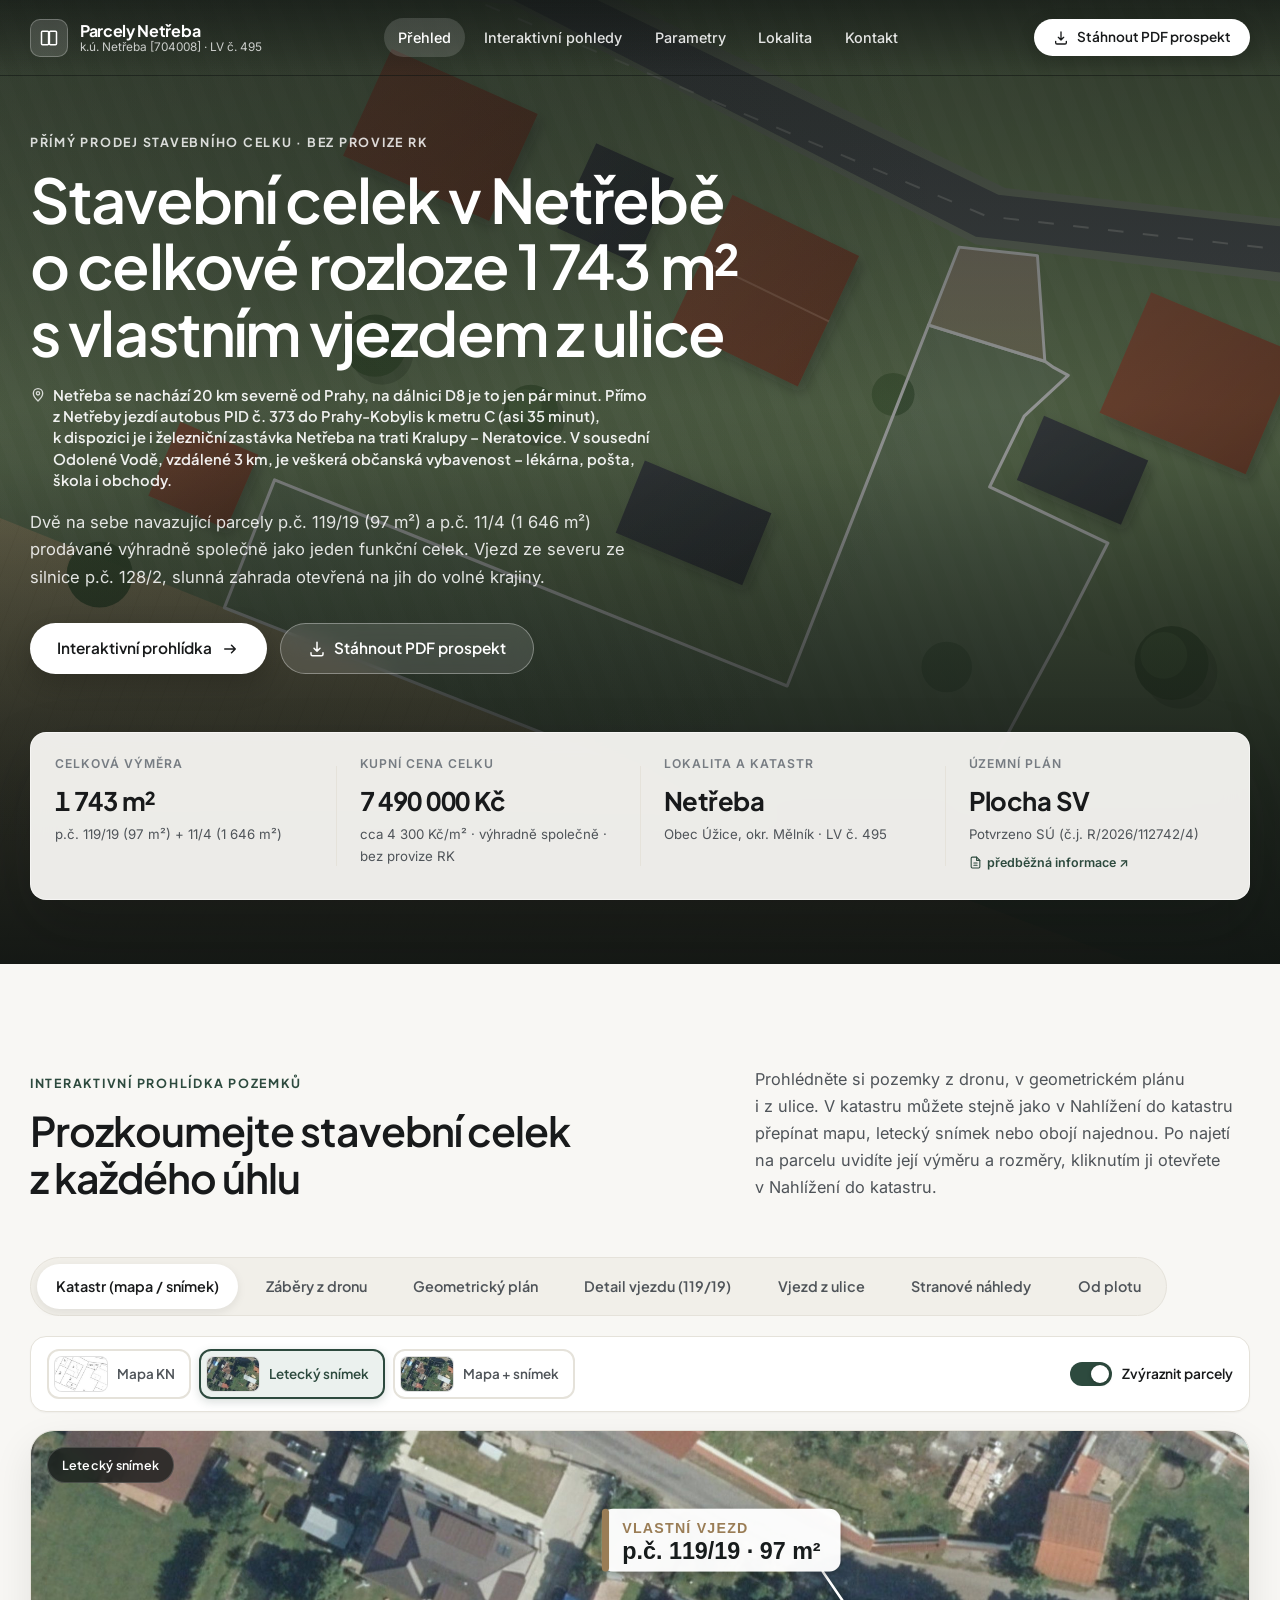
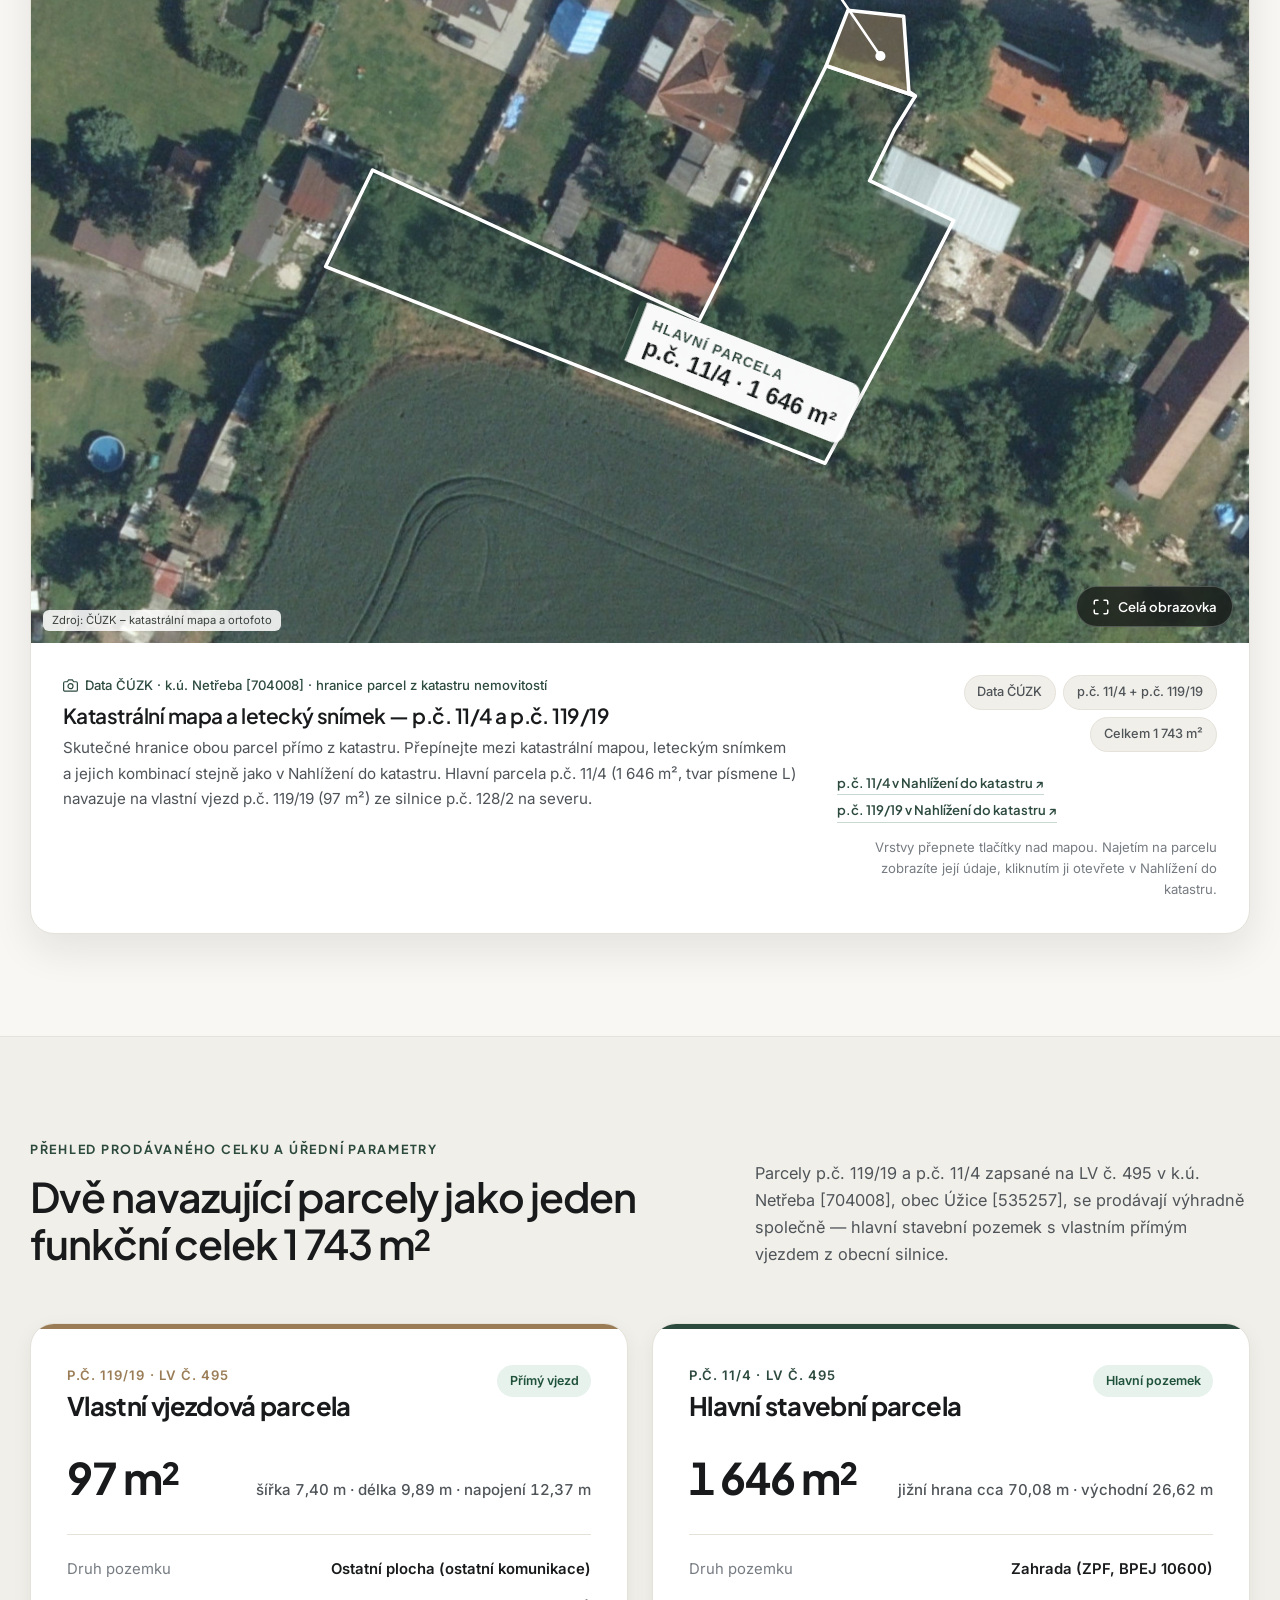
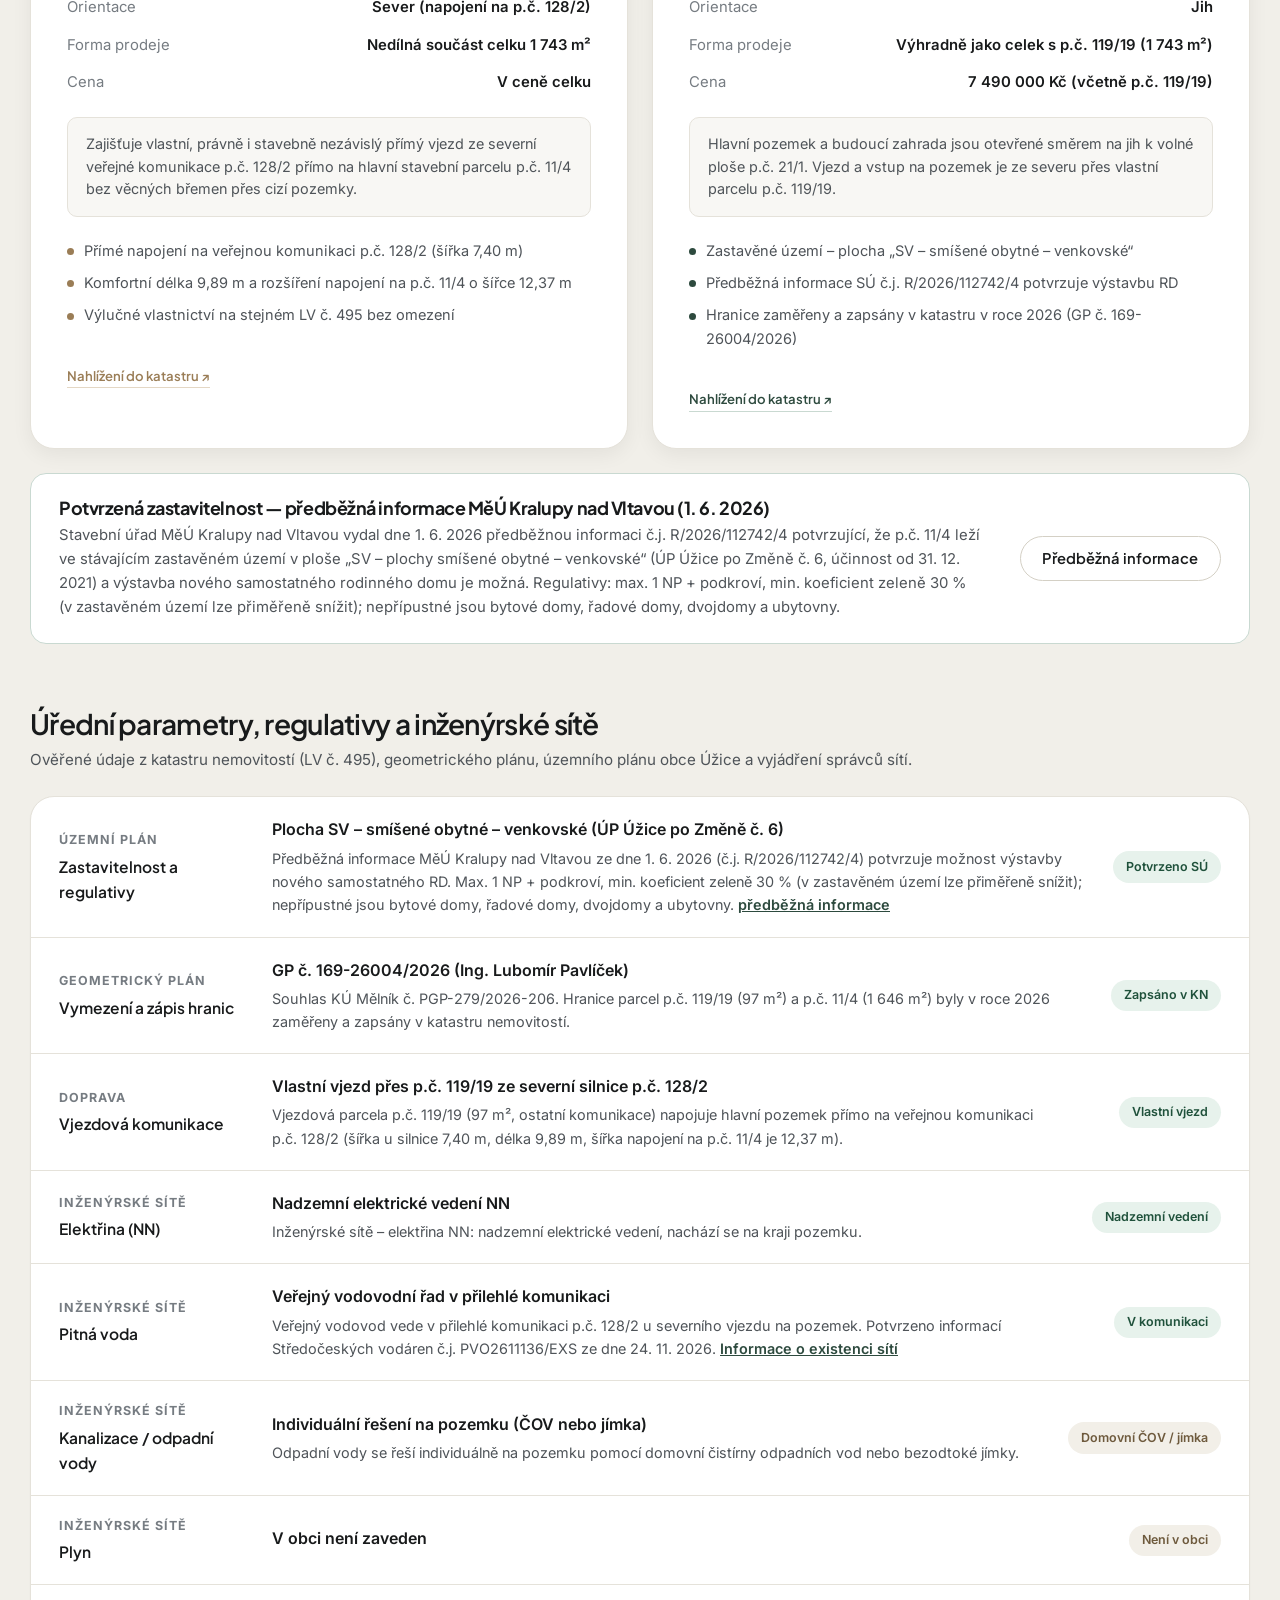
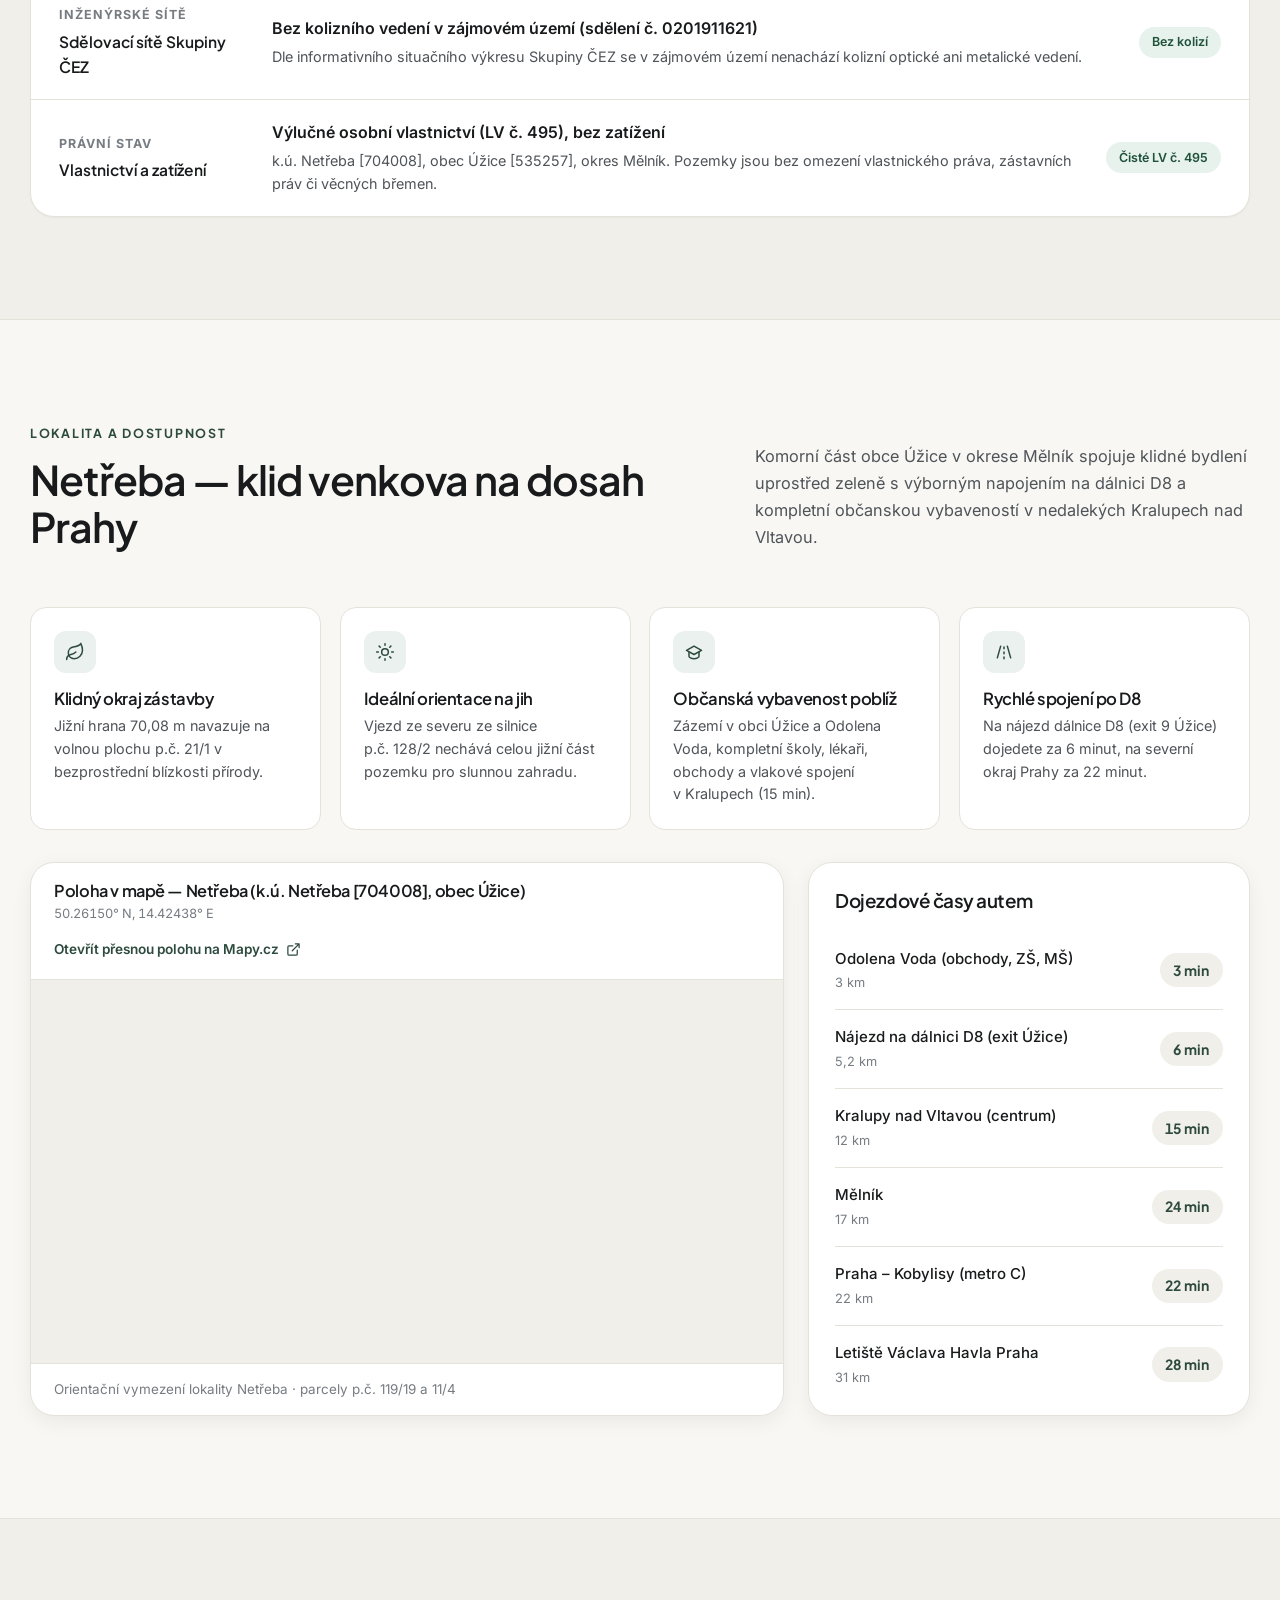
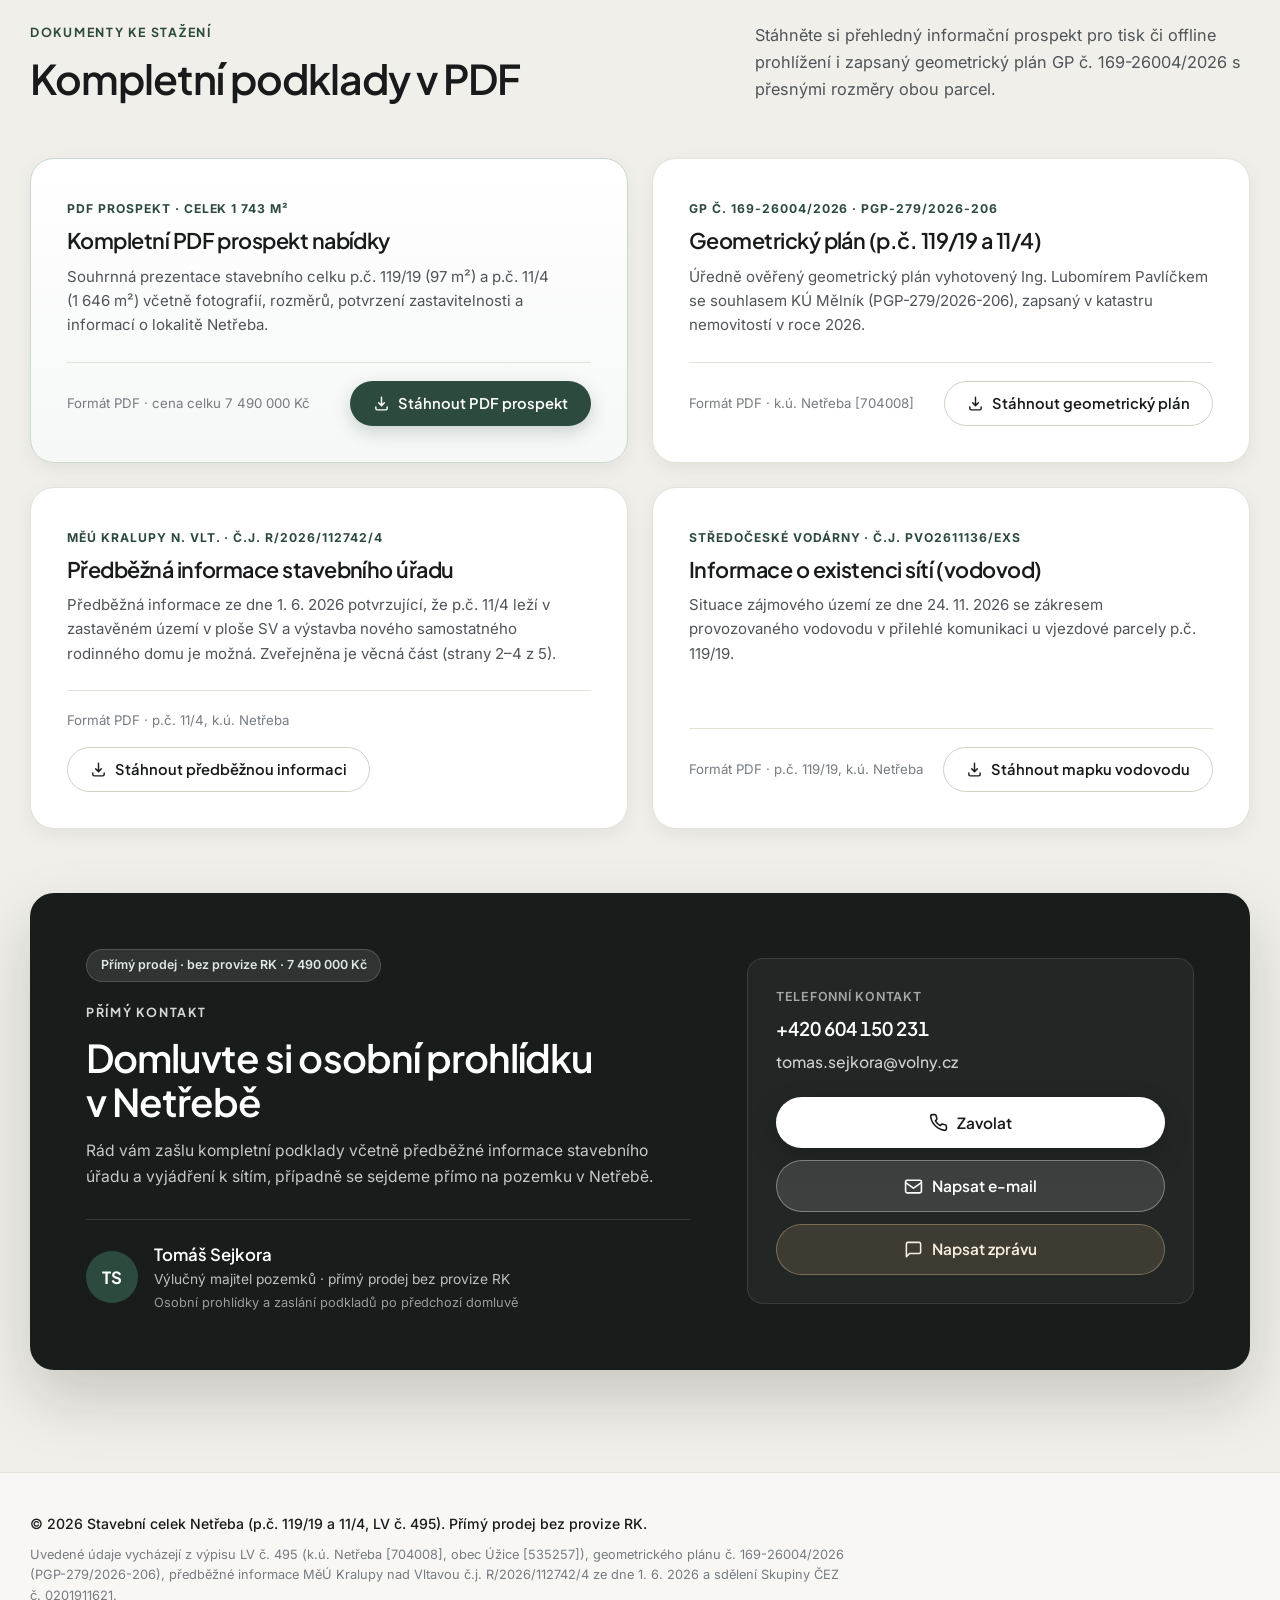
==== commit c8643599: "Netřeba: Kobylisy 22 km / 22 min" ====
--- a/docs/netreba/index.html
+++ b/docs/netreba/index.html
@@ -12,7 +12,7 @@
   <link rel="preconnect" href="https://fonts.gstatic.com" crossorigin />
   <link href="https://fonts.googleapis.com/css2?family=Inter:wght@400;500;600&family=Plus+Jakarta+Sans:wght@500;600;700&display=swap" rel="stylesheet" />
 
-  <link rel="stylesheet" href="styles.css?v=20261124zr" />
+  <link rel="stylesheet" href="styles.css?v=20261124zs" />
 </head>
 <body>
   <!-- Horní fixní navigace -->
@@ -486,8 +486,8 @@
   </div>
 
   <!-- Konfigurace dat (upravujte obsah pouze zde) -->
-  <script src="data.js?v=20261124zr"></script>
+  <script src="data.js?v=20261124zs"></script>
   <!-- Aplikační logika -->
-  <script src="app.js?v=20261124zr"></script>
+  <script src="app.js?v=20261124zs"></script>
 </body>
 </html>
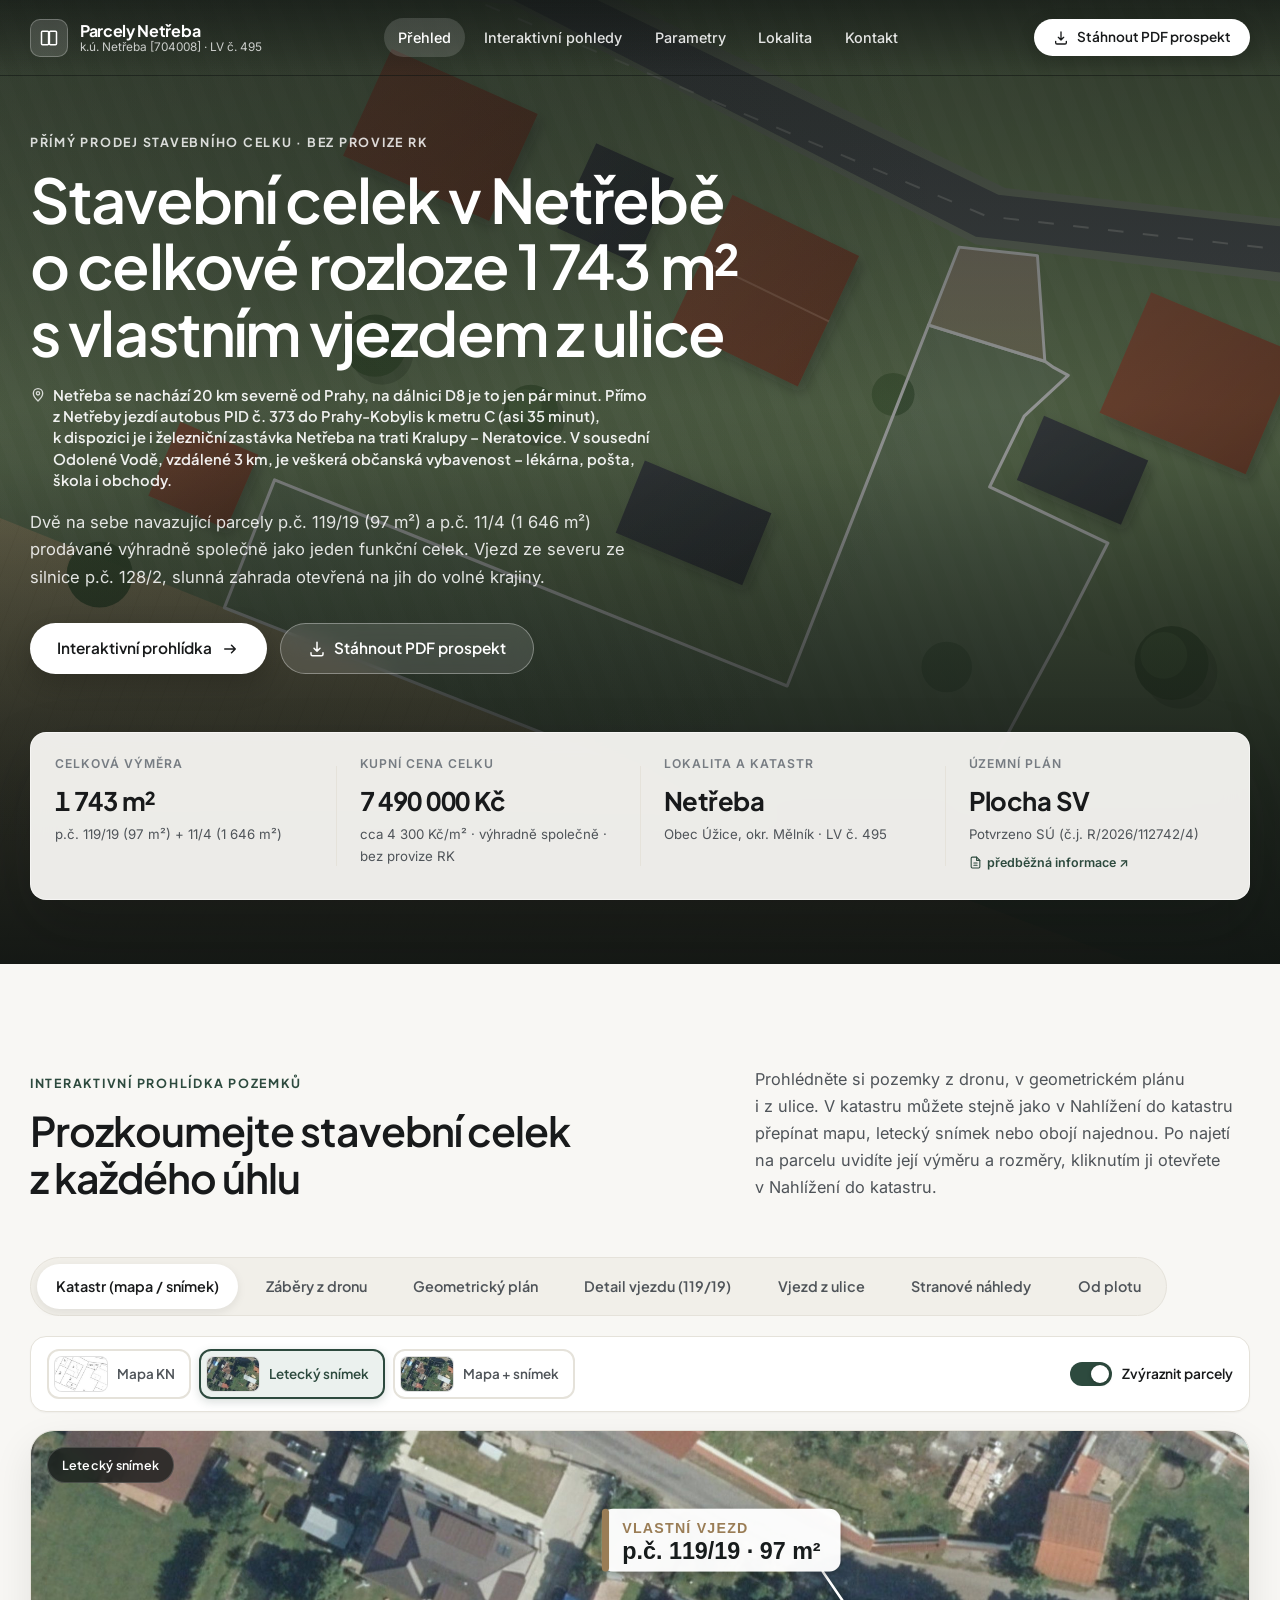
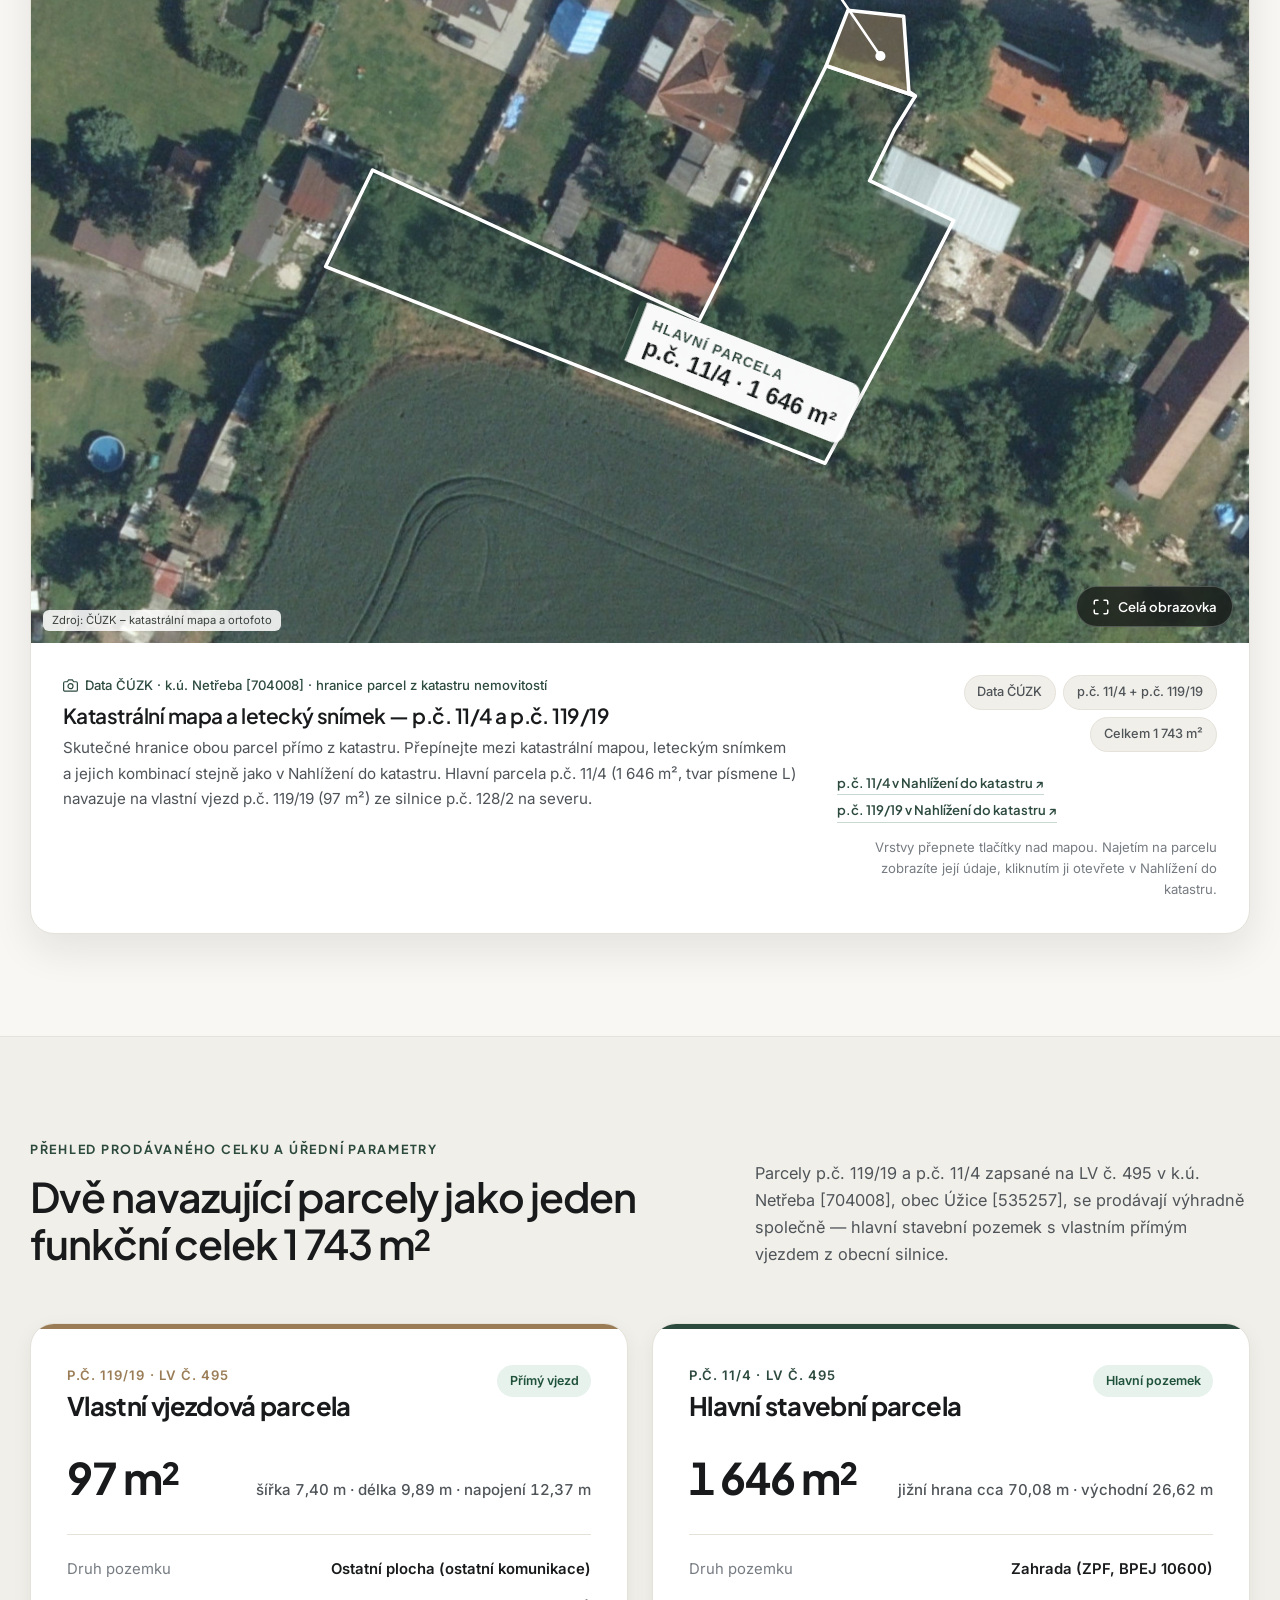
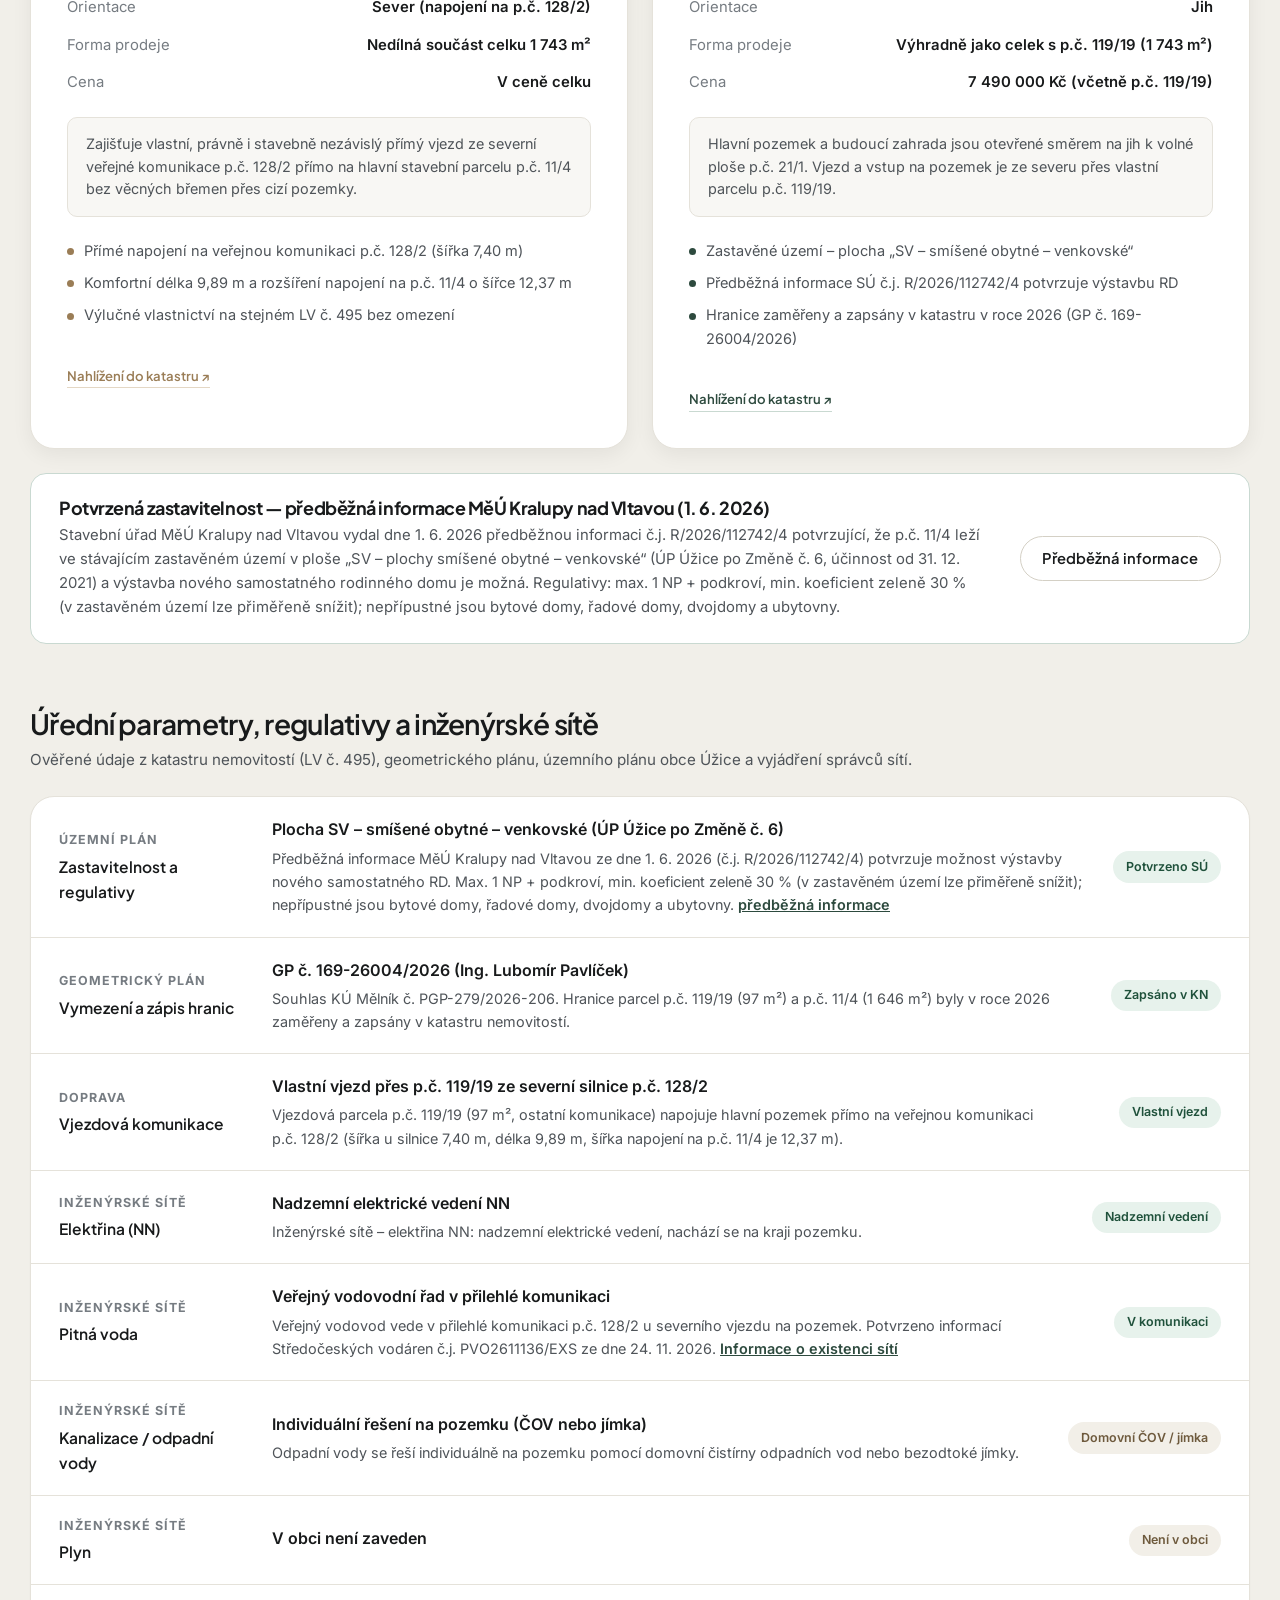
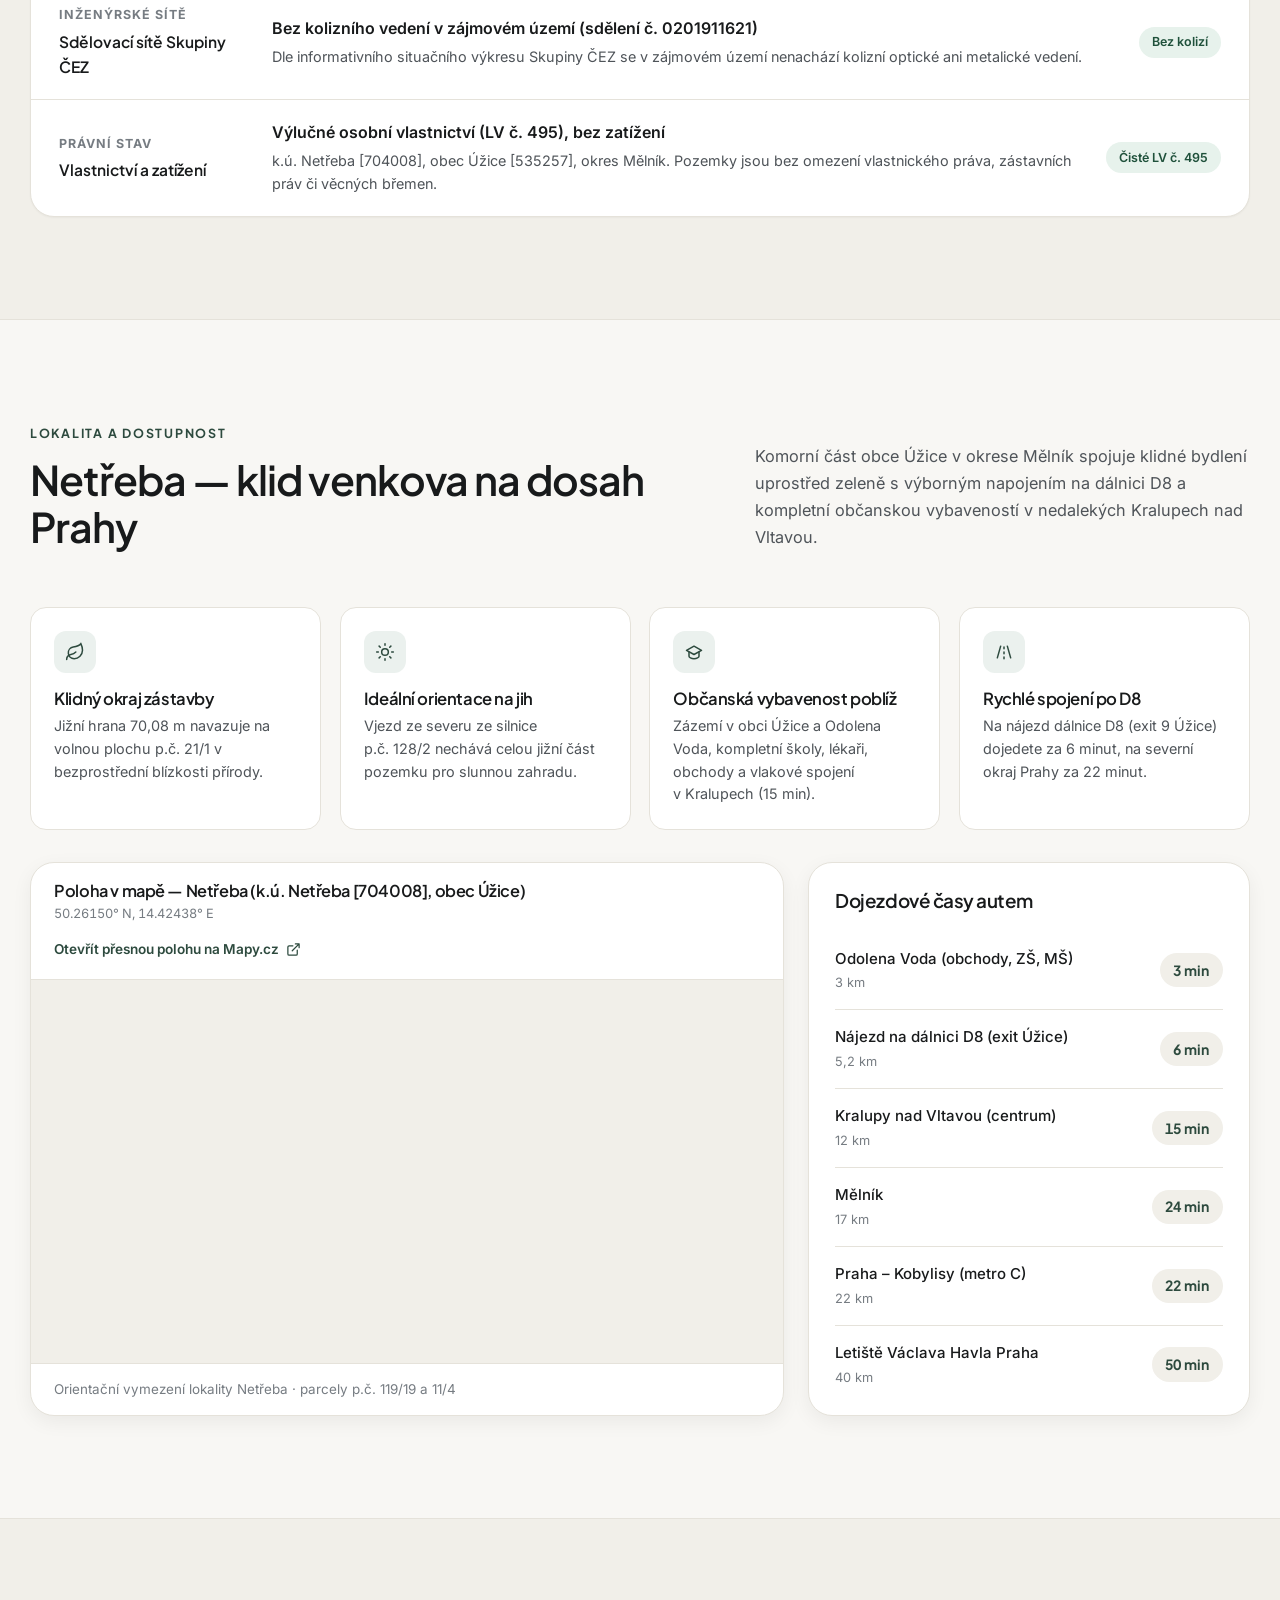
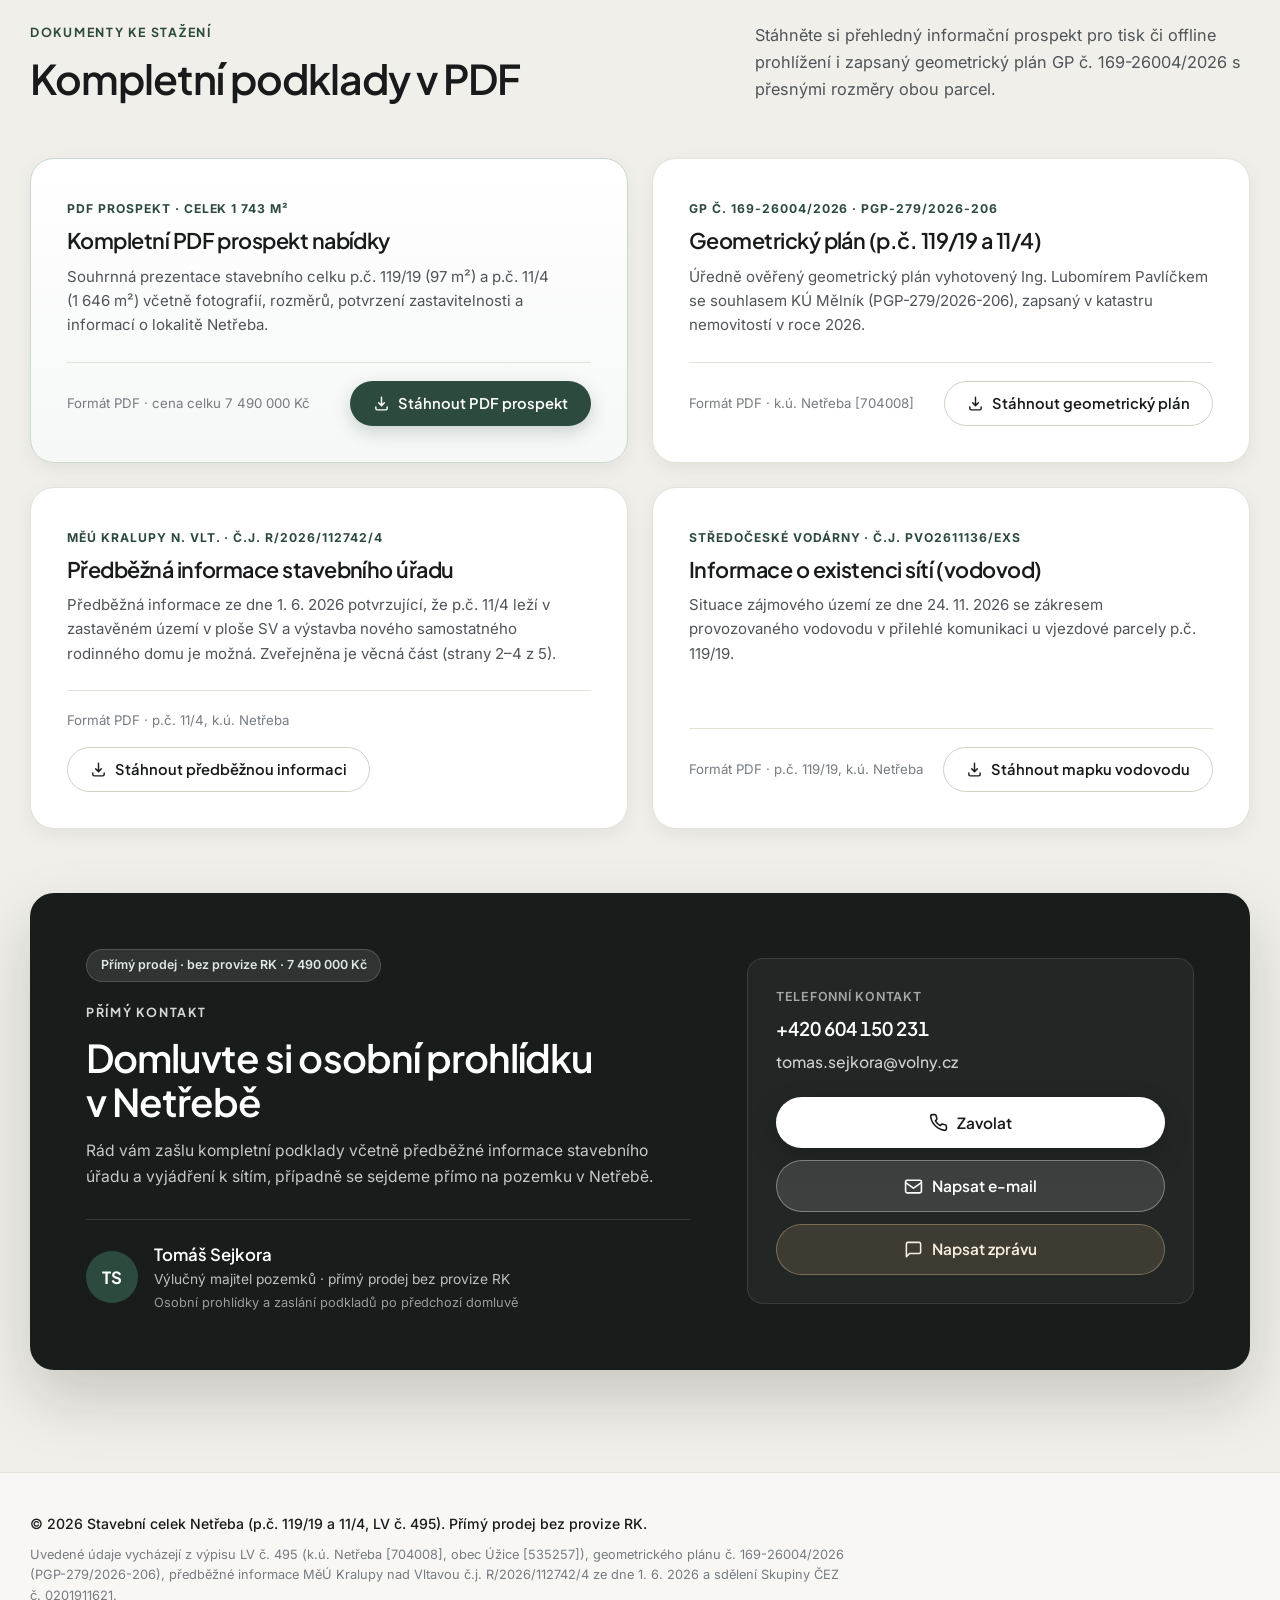
==== commit 3a37d935: "Netřeba: letiště 40 km / 50 min" ====
--- a/docs/netreba/index.html
+++ b/docs/netreba/index.html
@@ -12,7 +12,7 @@
   <link rel="preconnect" href="https://fonts.gstatic.com" crossorigin />
   <link href="https://fonts.googleapis.com/css2?family=Inter:wght@400;500;600&family=Plus+Jakarta+Sans:wght@500;600;700&display=swap" rel="stylesheet" />
 
-  <link rel="stylesheet" href="styles.css?v=20261124zs" />
+  <link rel="stylesheet" href="styles.css?v=20261124zt" />
 </head>
 <body>
   <!-- Horní fixní navigace -->
@@ -486,8 +486,8 @@
   </div>
 
   <!-- Konfigurace dat (upravujte obsah pouze zde) -->
-  <script src="data.js?v=20261124zs"></script>
+  <script src="data.js?v=20261124zt"></script>
   <!-- Aplikační logika -->
-  <script src="app.js?v=20261124zs"></script>
+  <script src="app.js?v=20261124zt"></script>
 </body>
 </html>
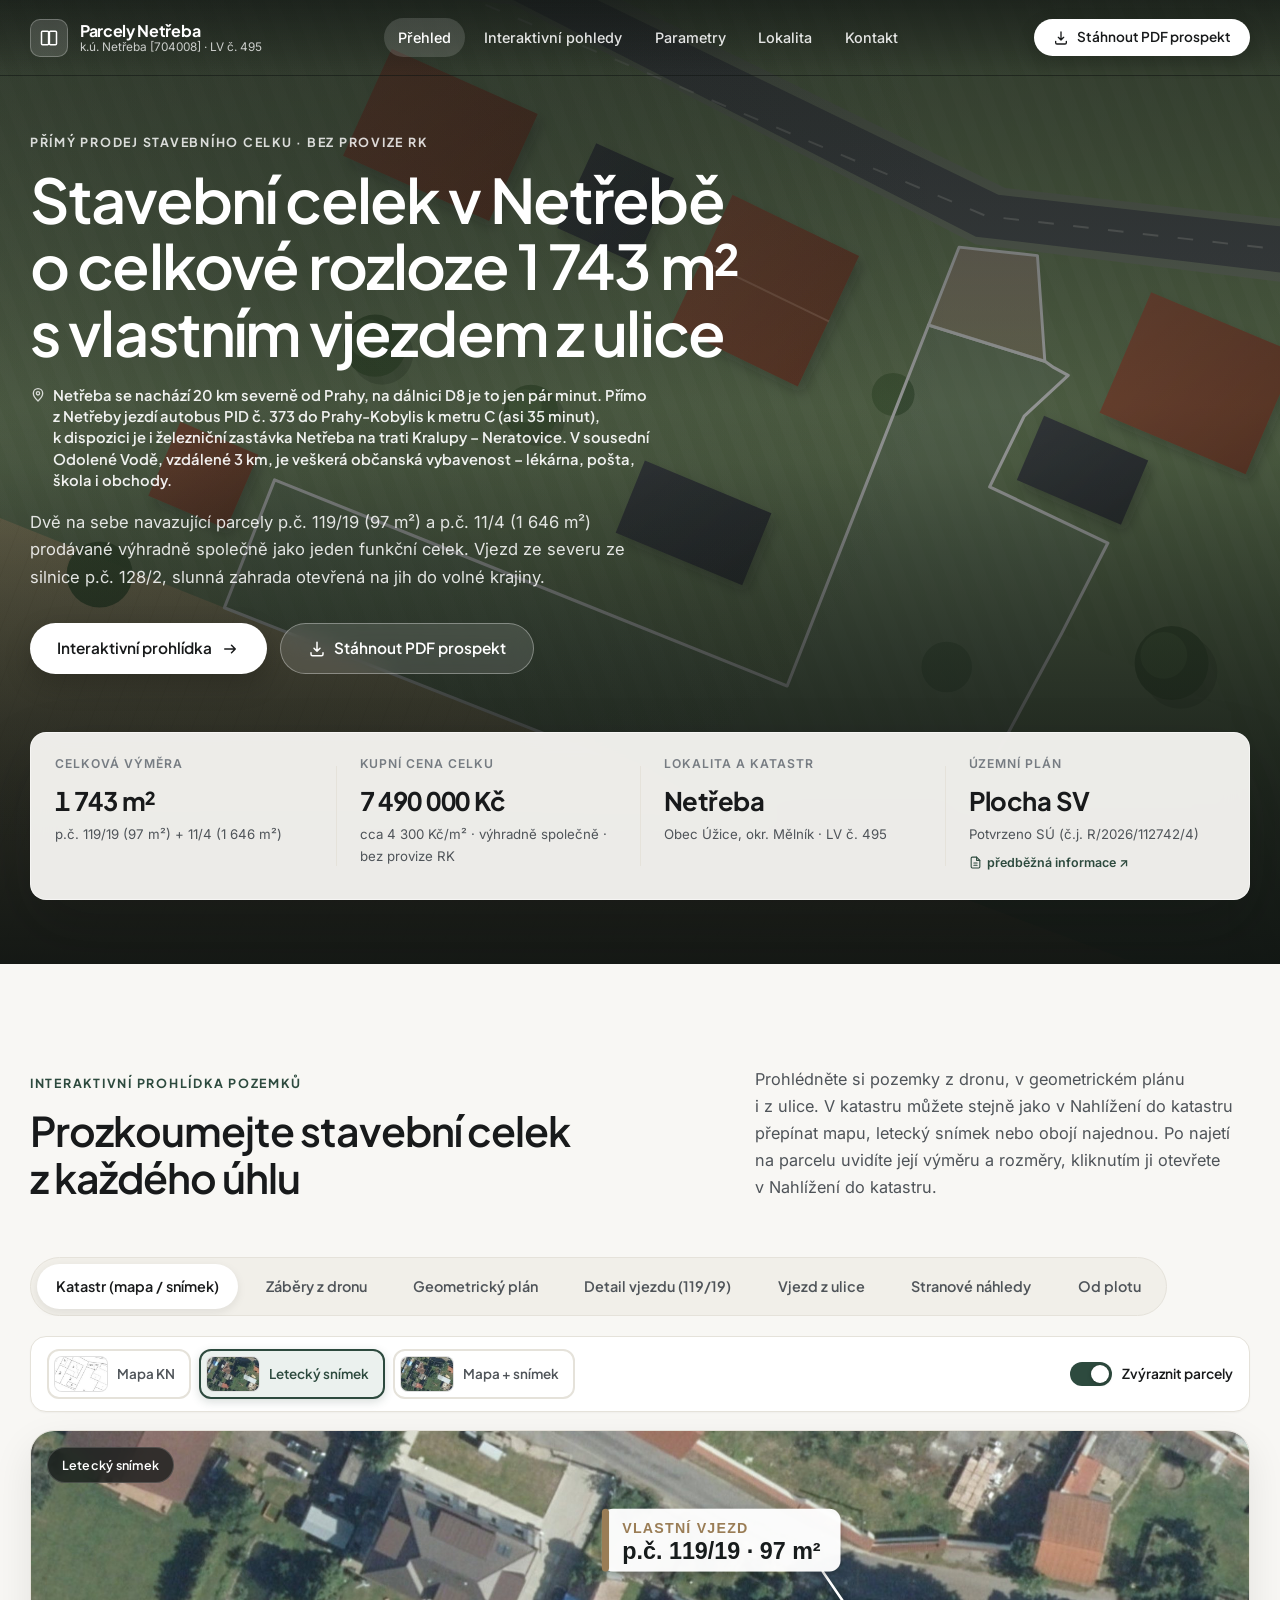
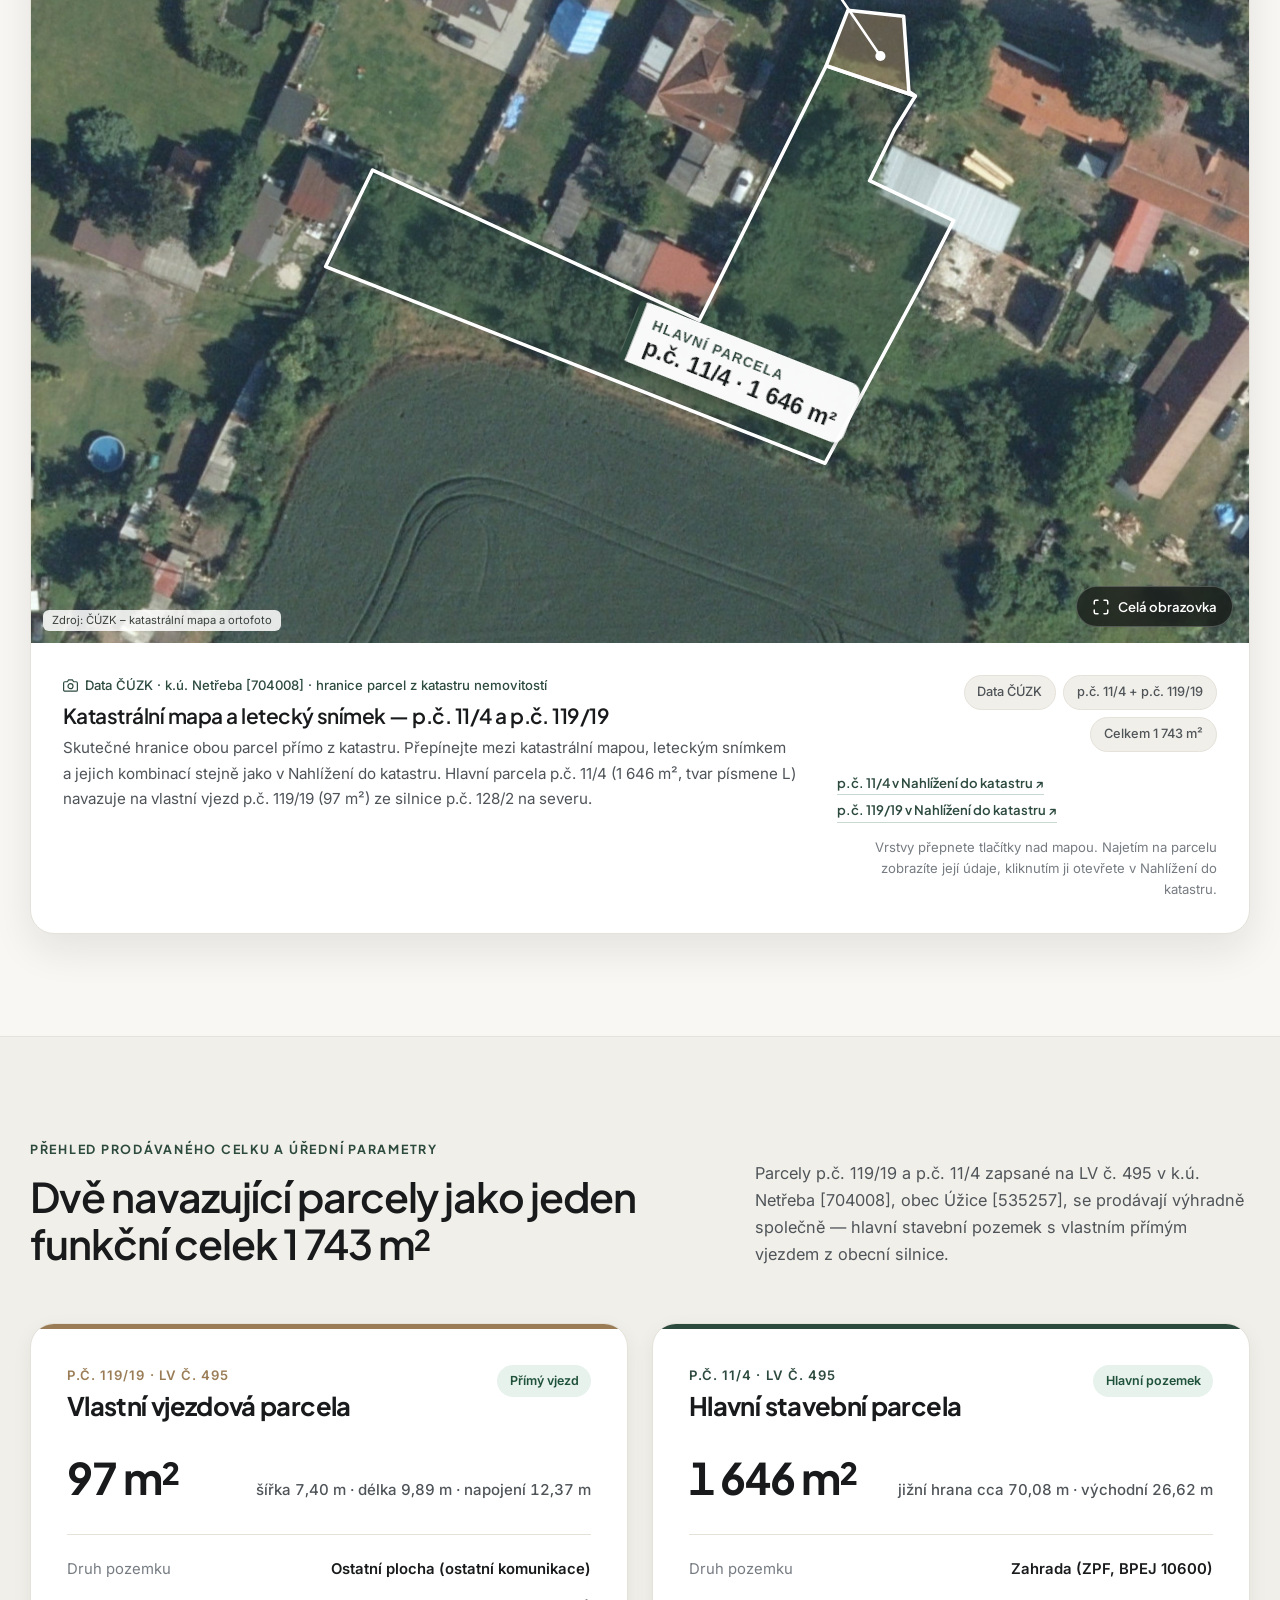
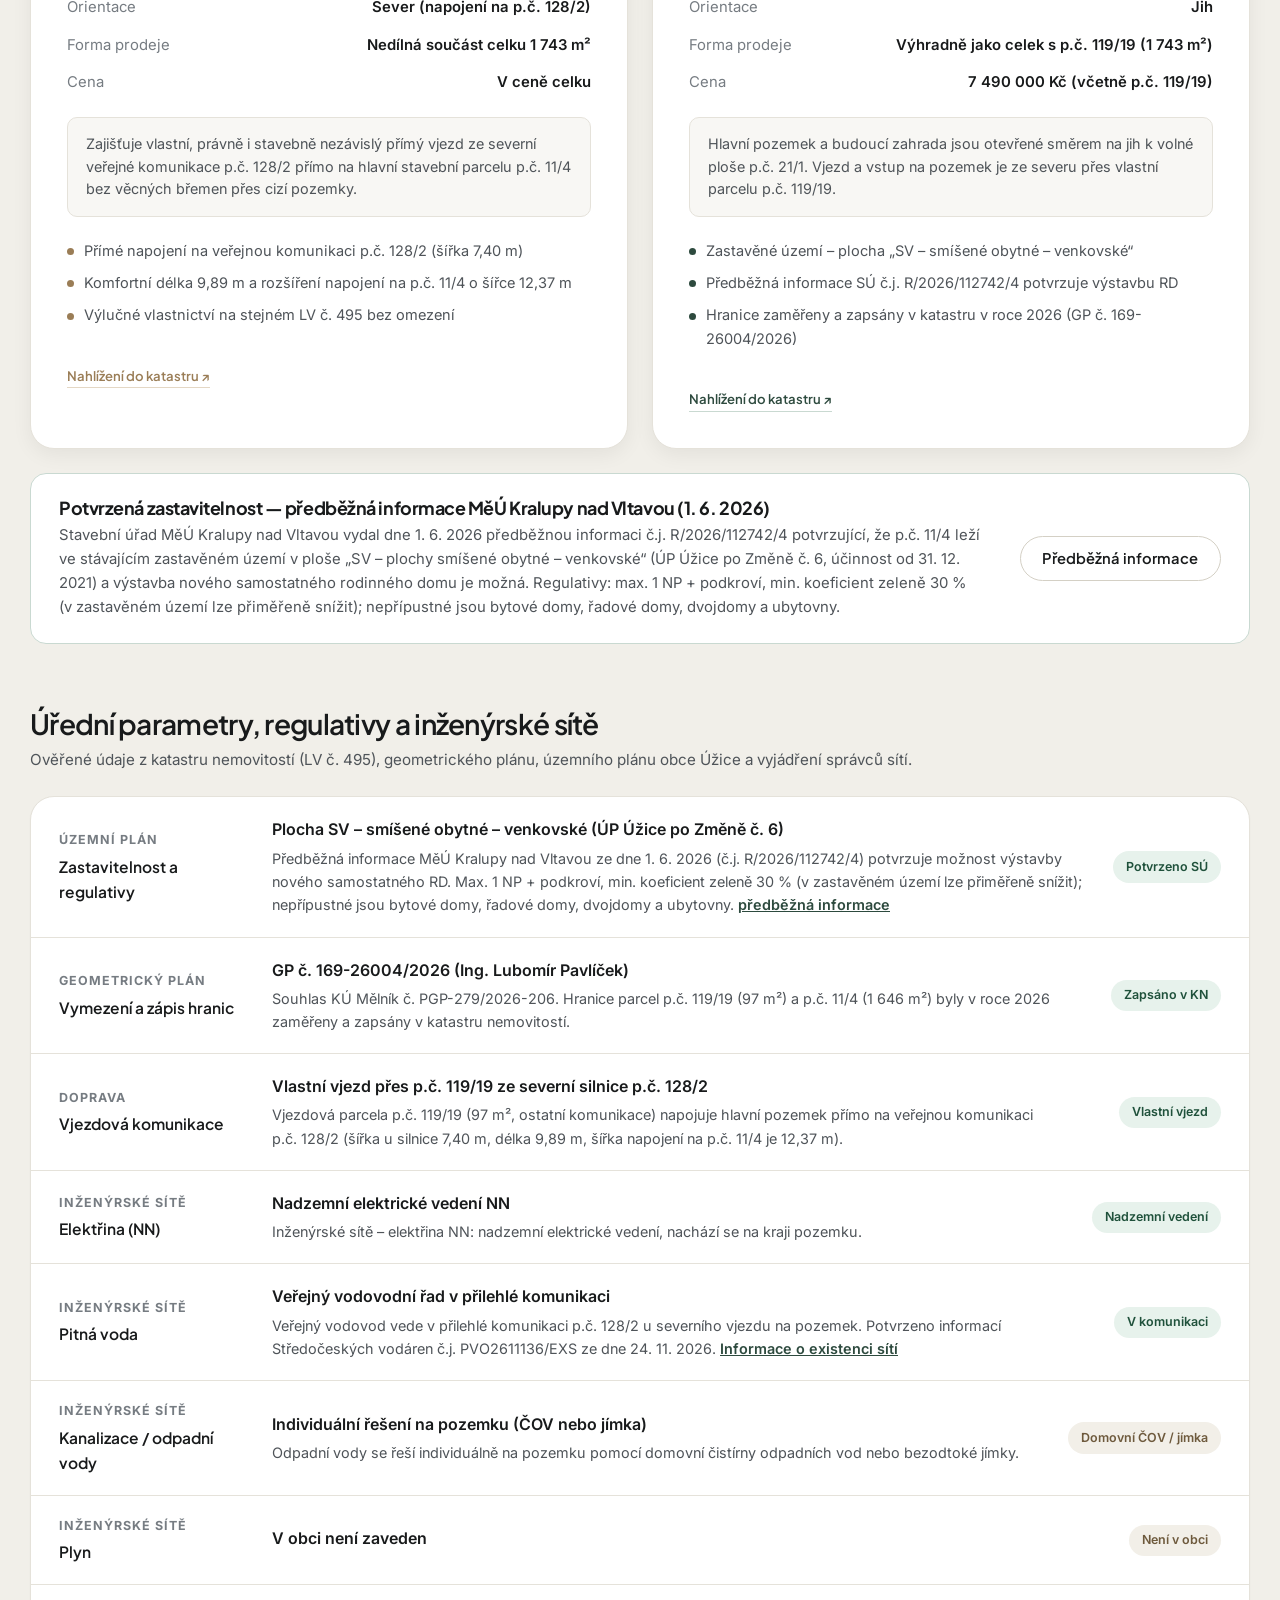
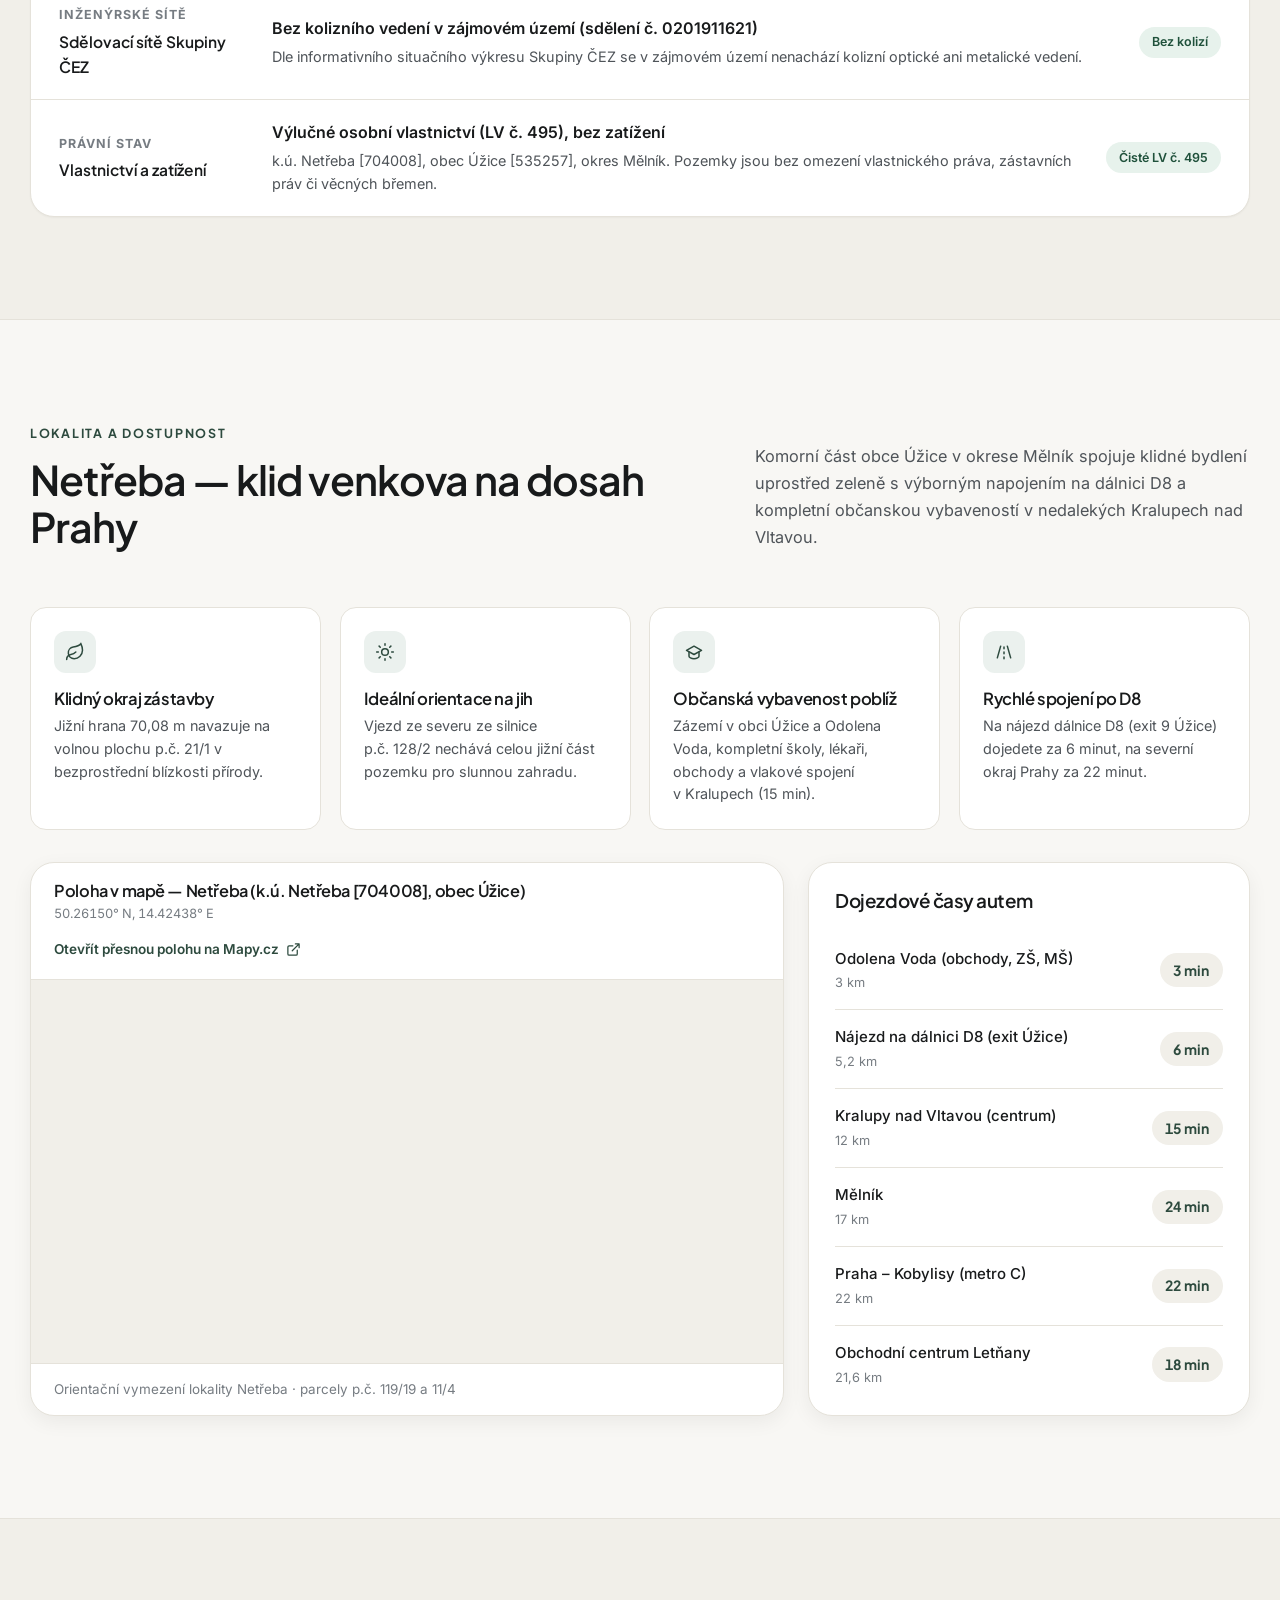
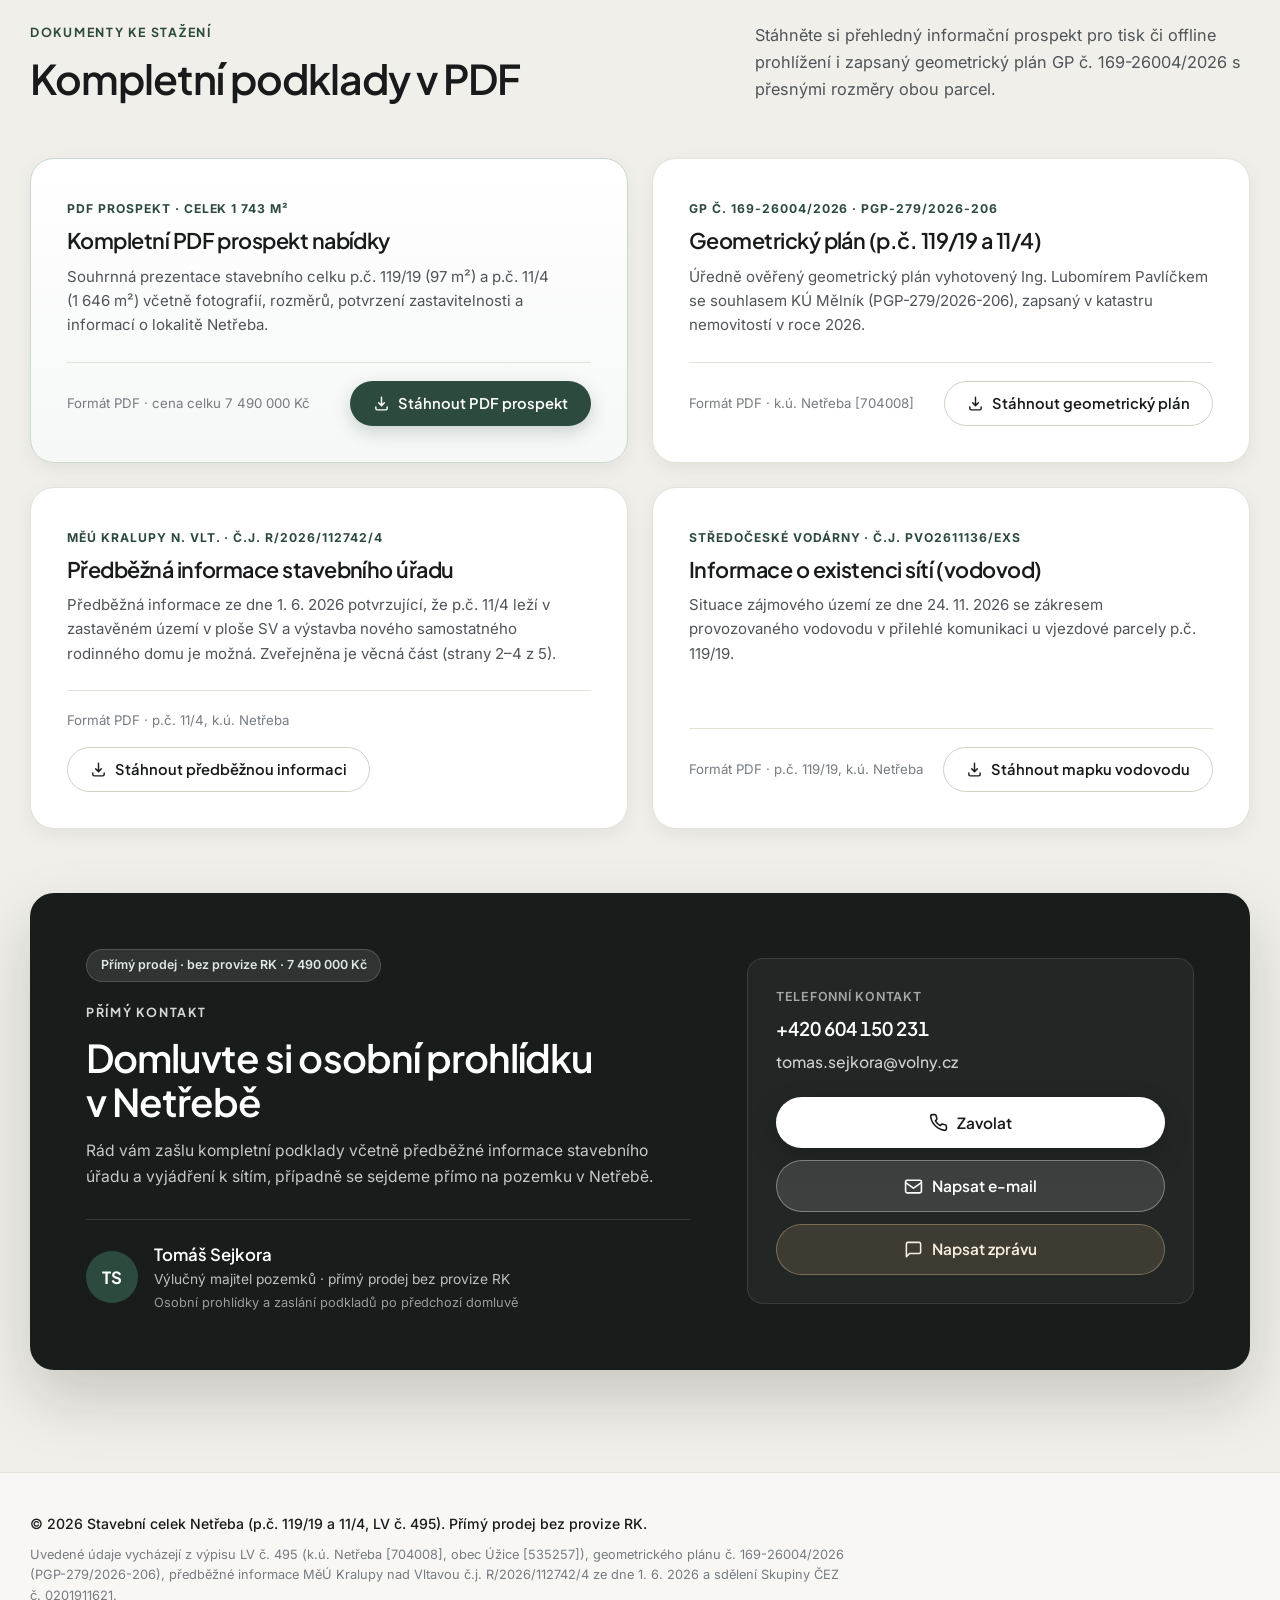
==== commit 03b747bb: "Netřeba: letiště nahrazeno OC Letňany 18 min / 21,6 km" ====
--- a/docs/netreba/index.html
+++ b/docs/netreba/index.html
@@ -12,7 +12,7 @@
   <link rel="preconnect" href="https://fonts.gstatic.com" crossorigin />
   <link href="https://fonts.googleapis.com/css2?family=Inter:wght@400;500;600&family=Plus+Jakarta+Sans:wght@500;600;700&display=swap" rel="stylesheet" />
 
-  <link rel="stylesheet" href="styles.css?v=20261124zt" />
+  <link rel="stylesheet" href="styles.css?v=20261124zu" />
 </head>
 <body>
   <!-- Horní fixní navigace -->
@@ -486,8 +486,8 @@
   </div>
 
   <!-- Konfigurace dat (upravujte obsah pouze zde) -->
-  <script src="data.js?v=20261124zt"></script>
+  <script src="data.js?v=20261124zu"></script>
   <!-- Aplikační logika -->
-  <script src="app.js?v=20261124zt"></script>
+  <script src="app.js?v=20261124zu"></script>
 </body>
 </html>
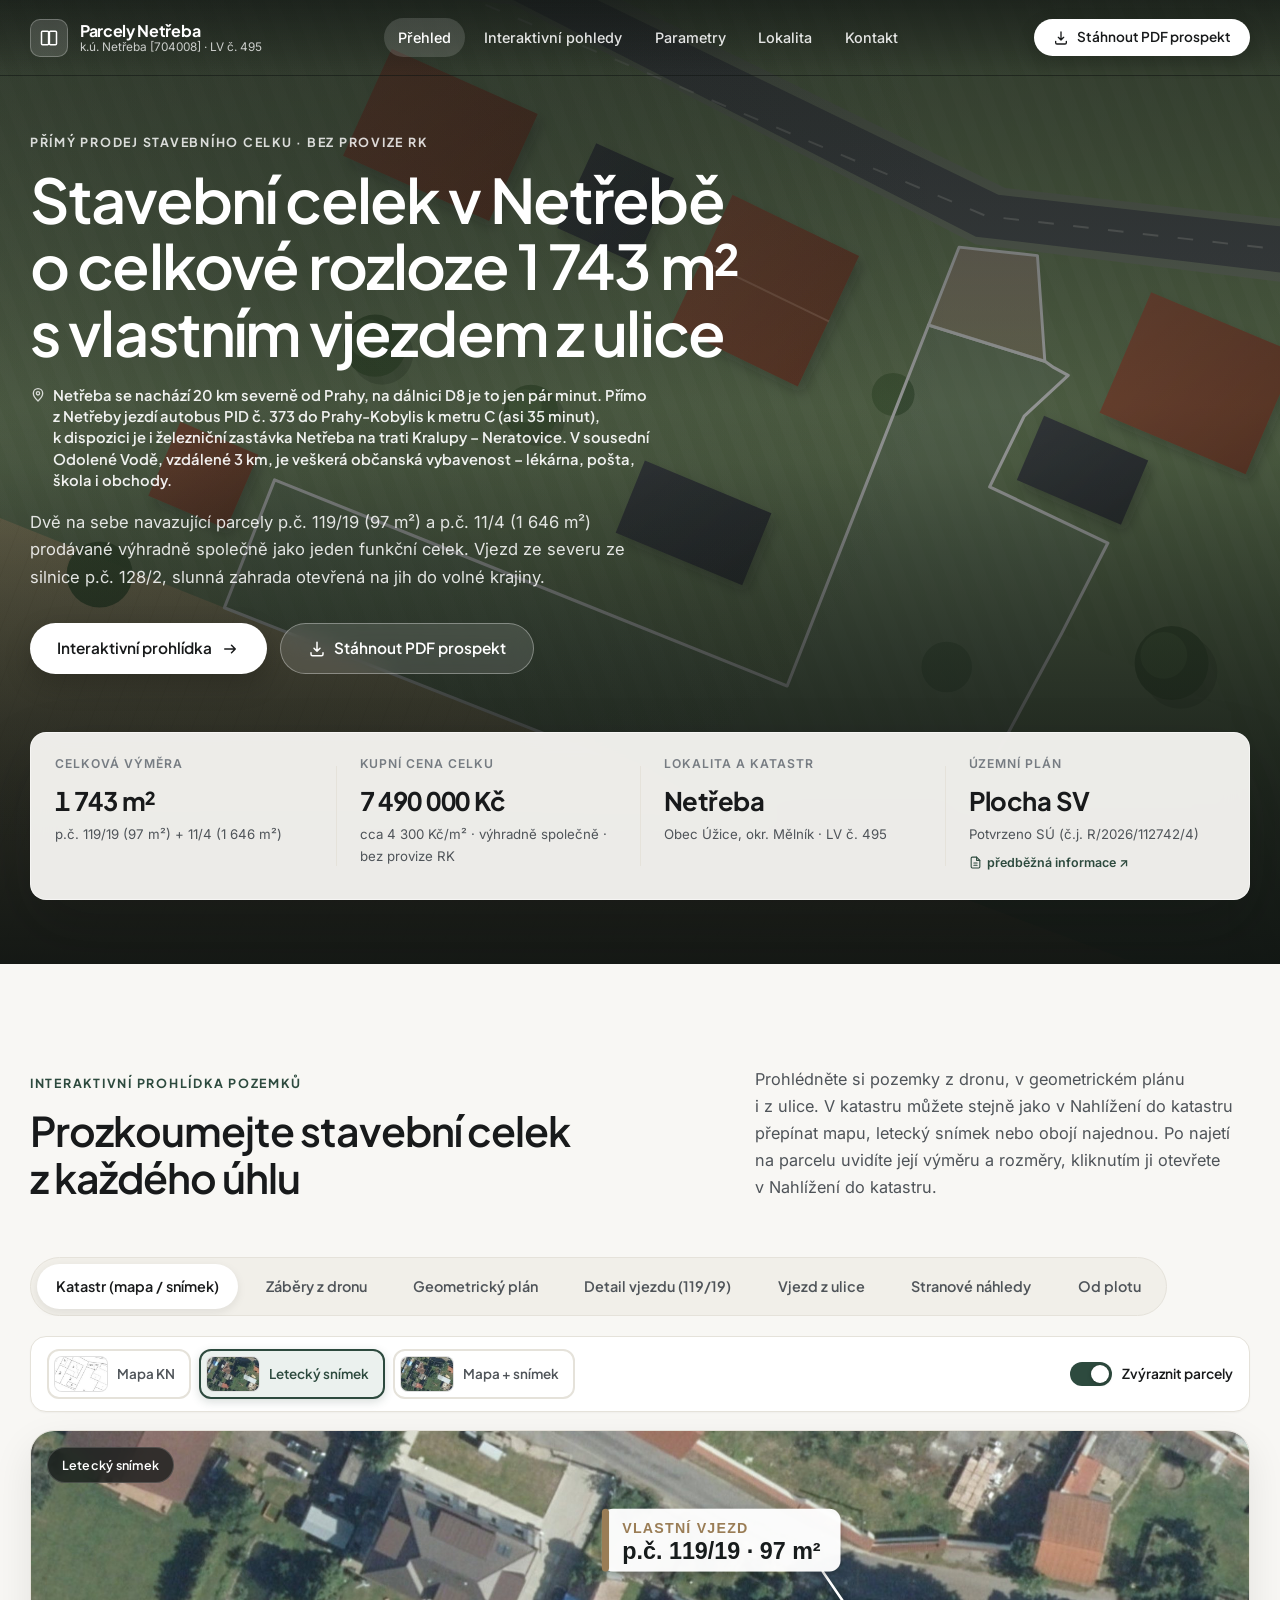
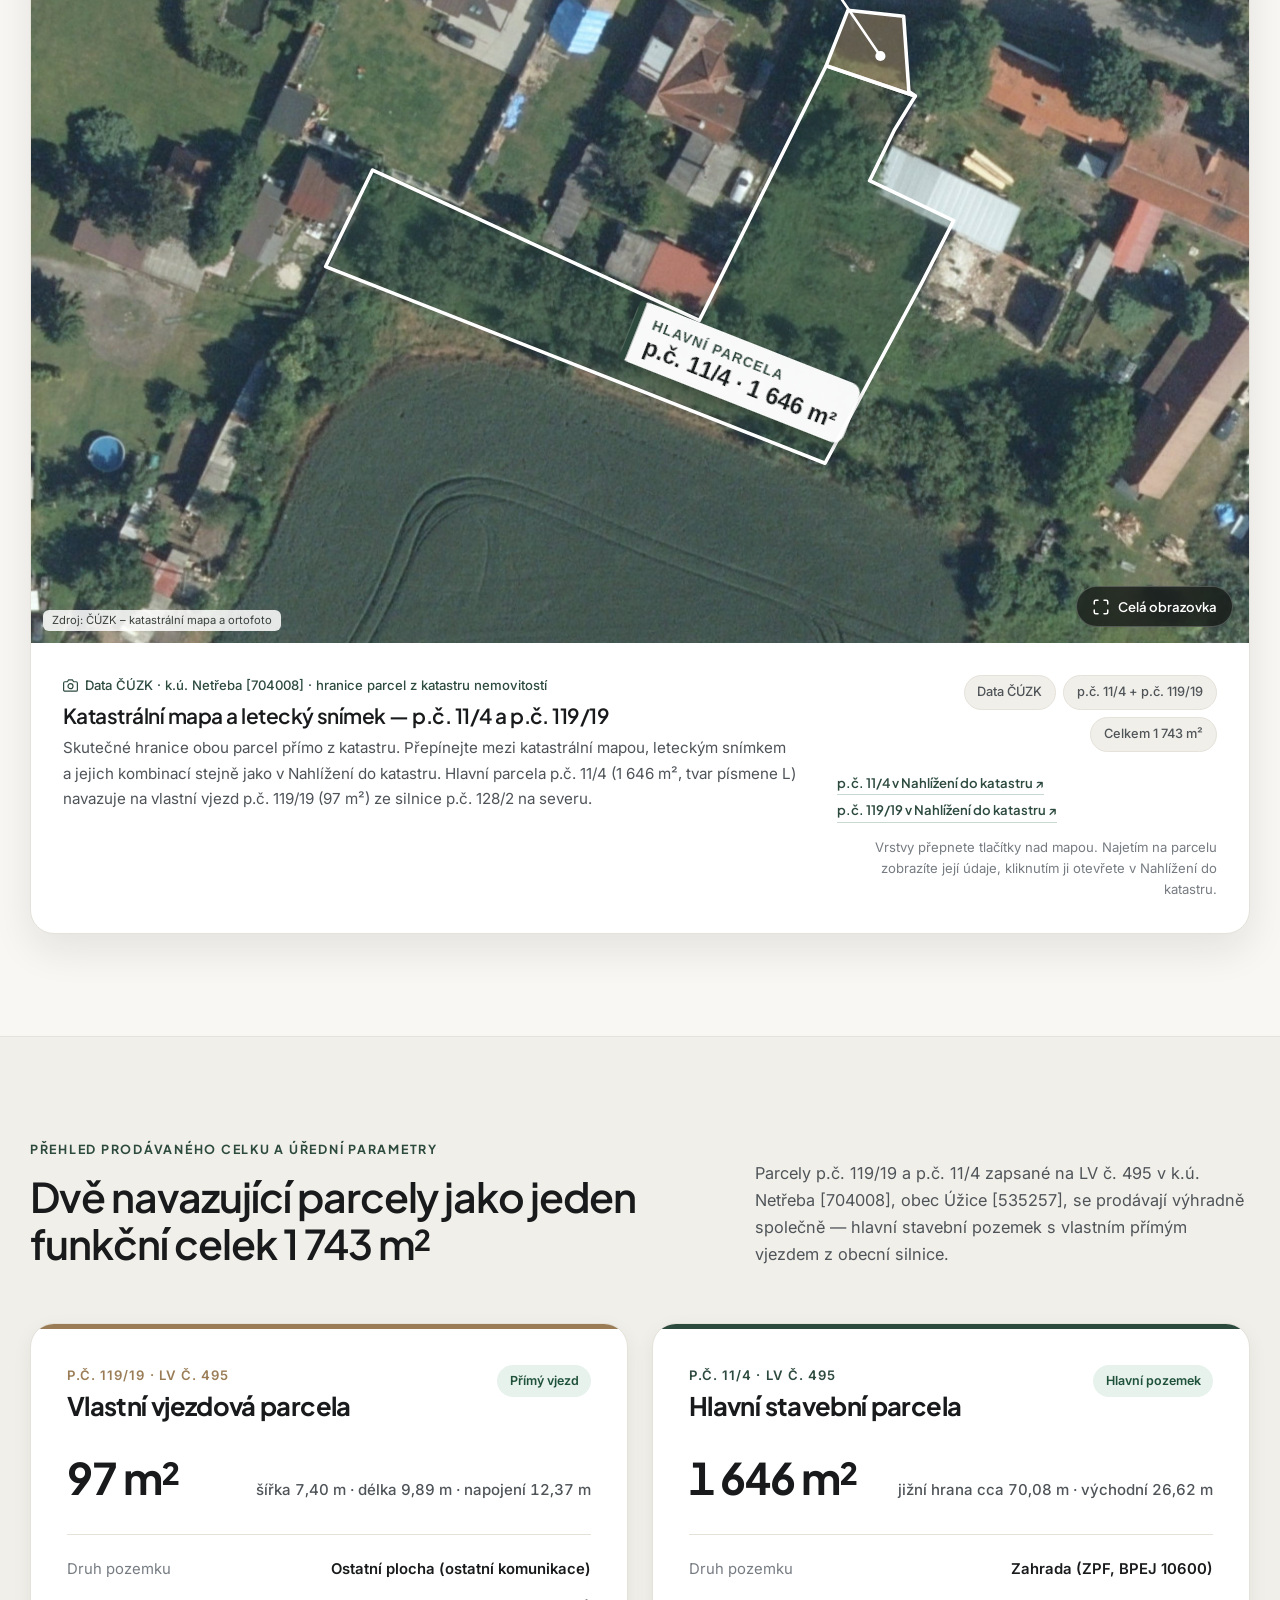
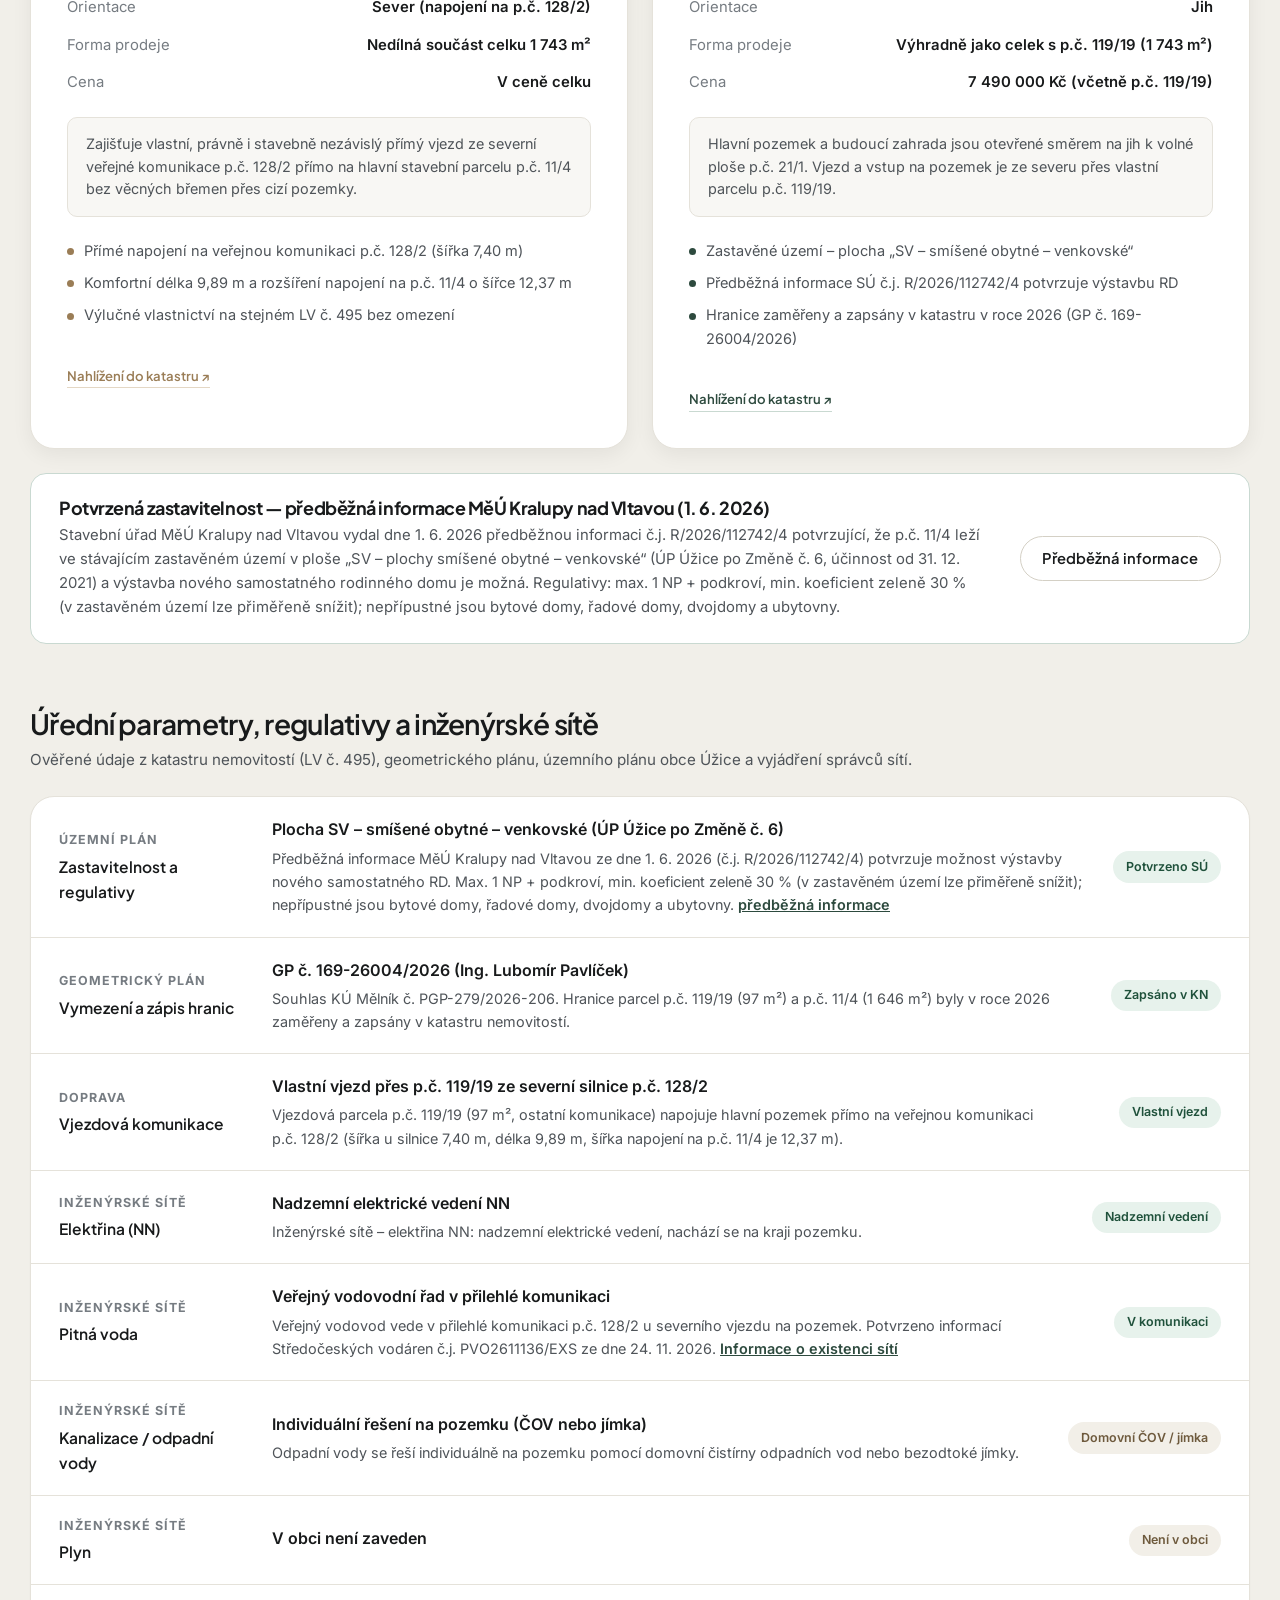
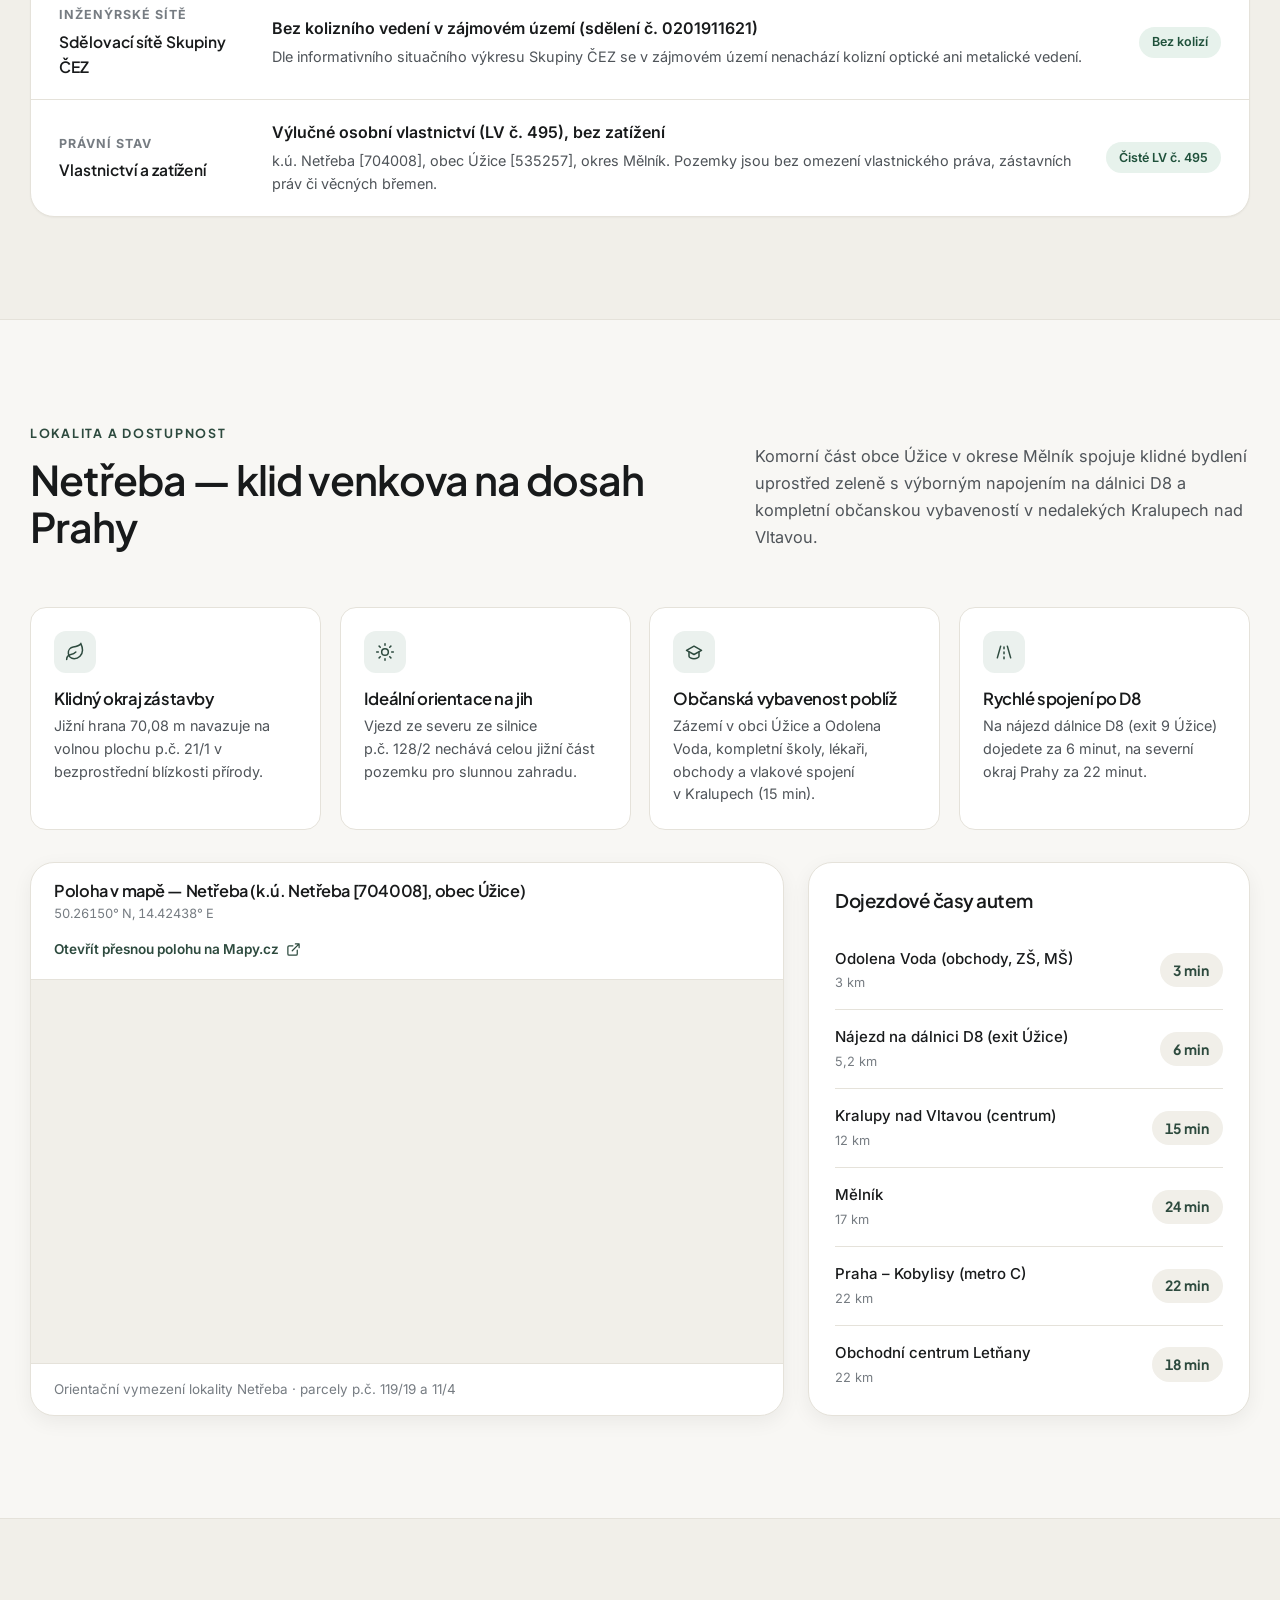
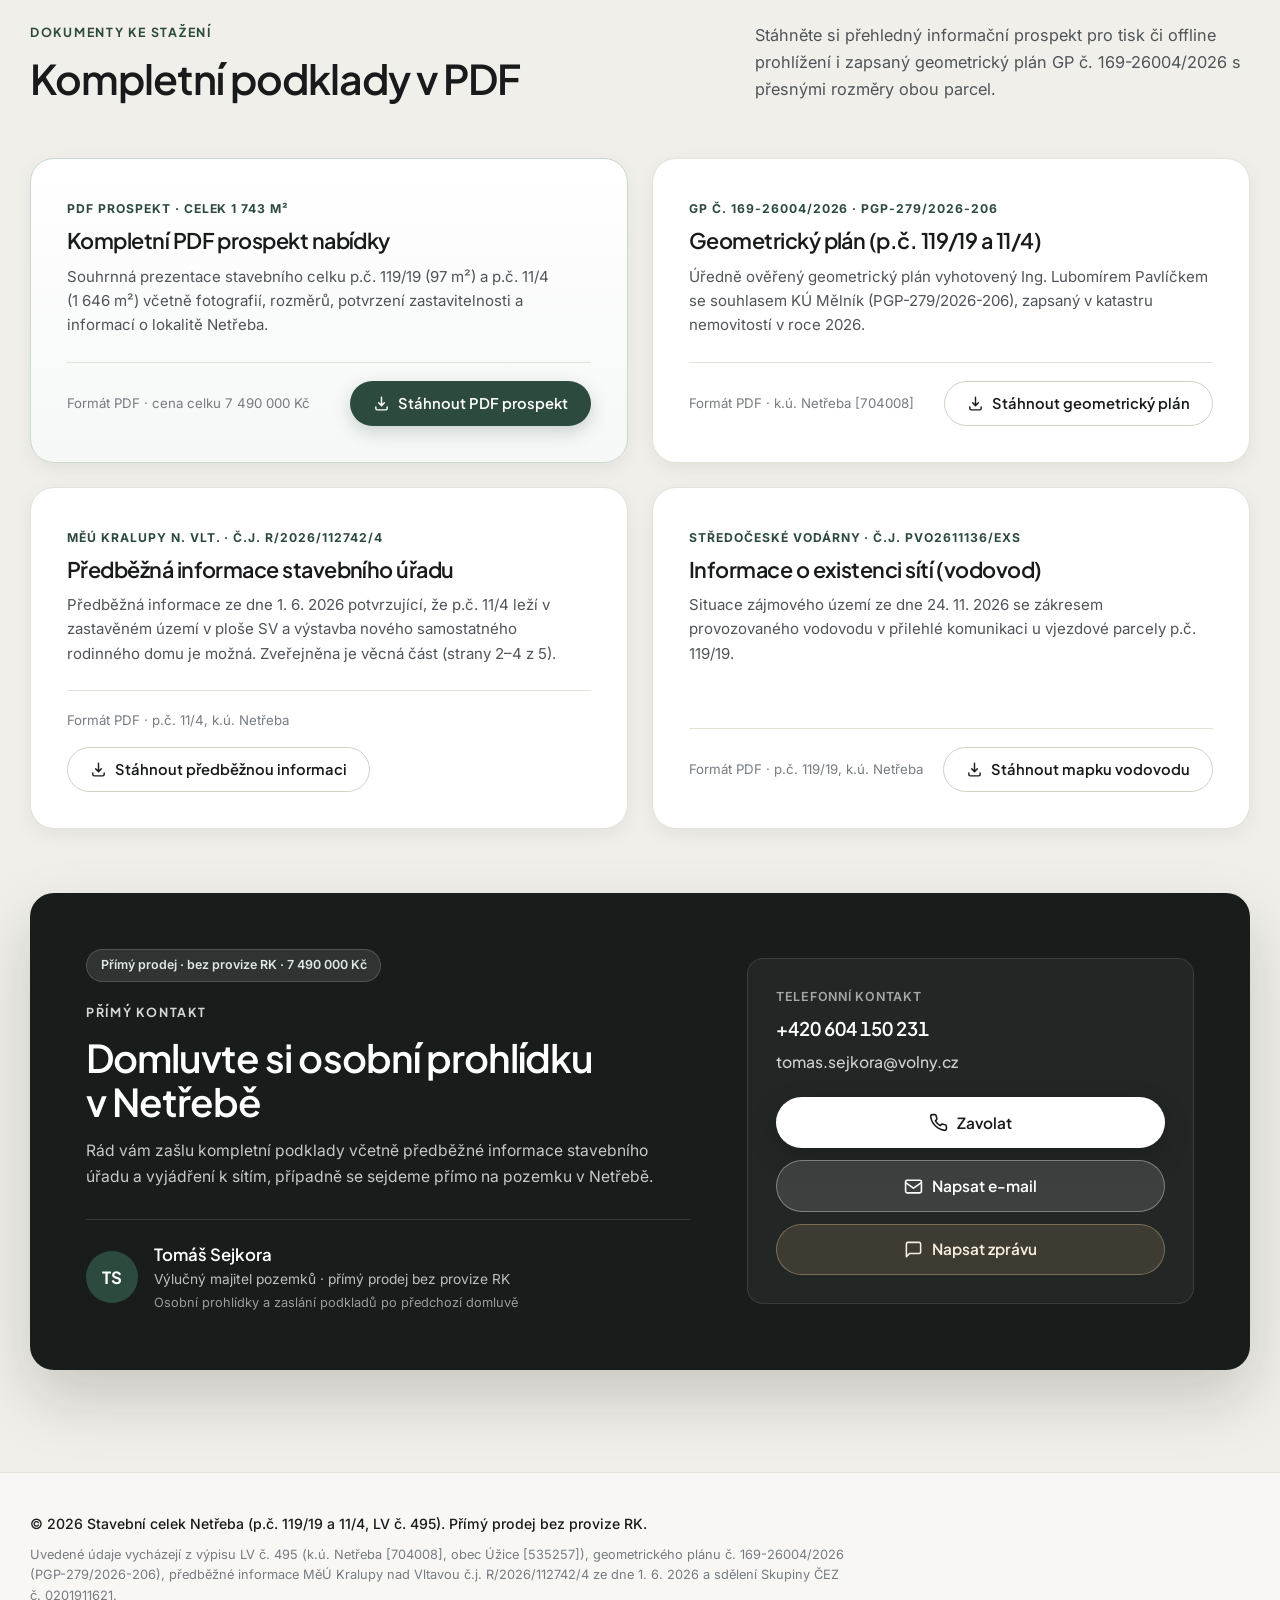
==== commit bdf83d41: "Netřeba: OC Letňany 22 km" ====
--- a/docs/netreba/index.html
+++ b/docs/netreba/index.html
@@ -12,7 +12,7 @@
   <link rel="preconnect" href="https://fonts.gstatic.com" crossorigin />
   <link href="https://fonts.googleapis.com/css2?family=Inter:wght@400;500;600&family=Plus+Jakarta+Sans:wght@500;600;700&display=swap" rel="stylesheet" />
 
-  <link rel="stylesheet" href="styles.css?v=20261124zu" />
+  <link rel="stylesheet" href="styles.css?v=20261124zv" />
 </head>
 <body>
   <!-- Horní fixní navigace -->
@@ -486,8 +486,8 @@
   </div>
 
   <!-- Konfigurace dat (upravujte obsah pouze zde) -->
-  <script src="data.js?v=20261124zu"></script>
+  <script src="data.js?v=20261124zv"></script>
   <!-- Aplikační logika -->
-  <script src="app.js?v=20261124zu"></script>
+  <script src="app.js?v=20261124zv"></script>
 </body>
 </html>
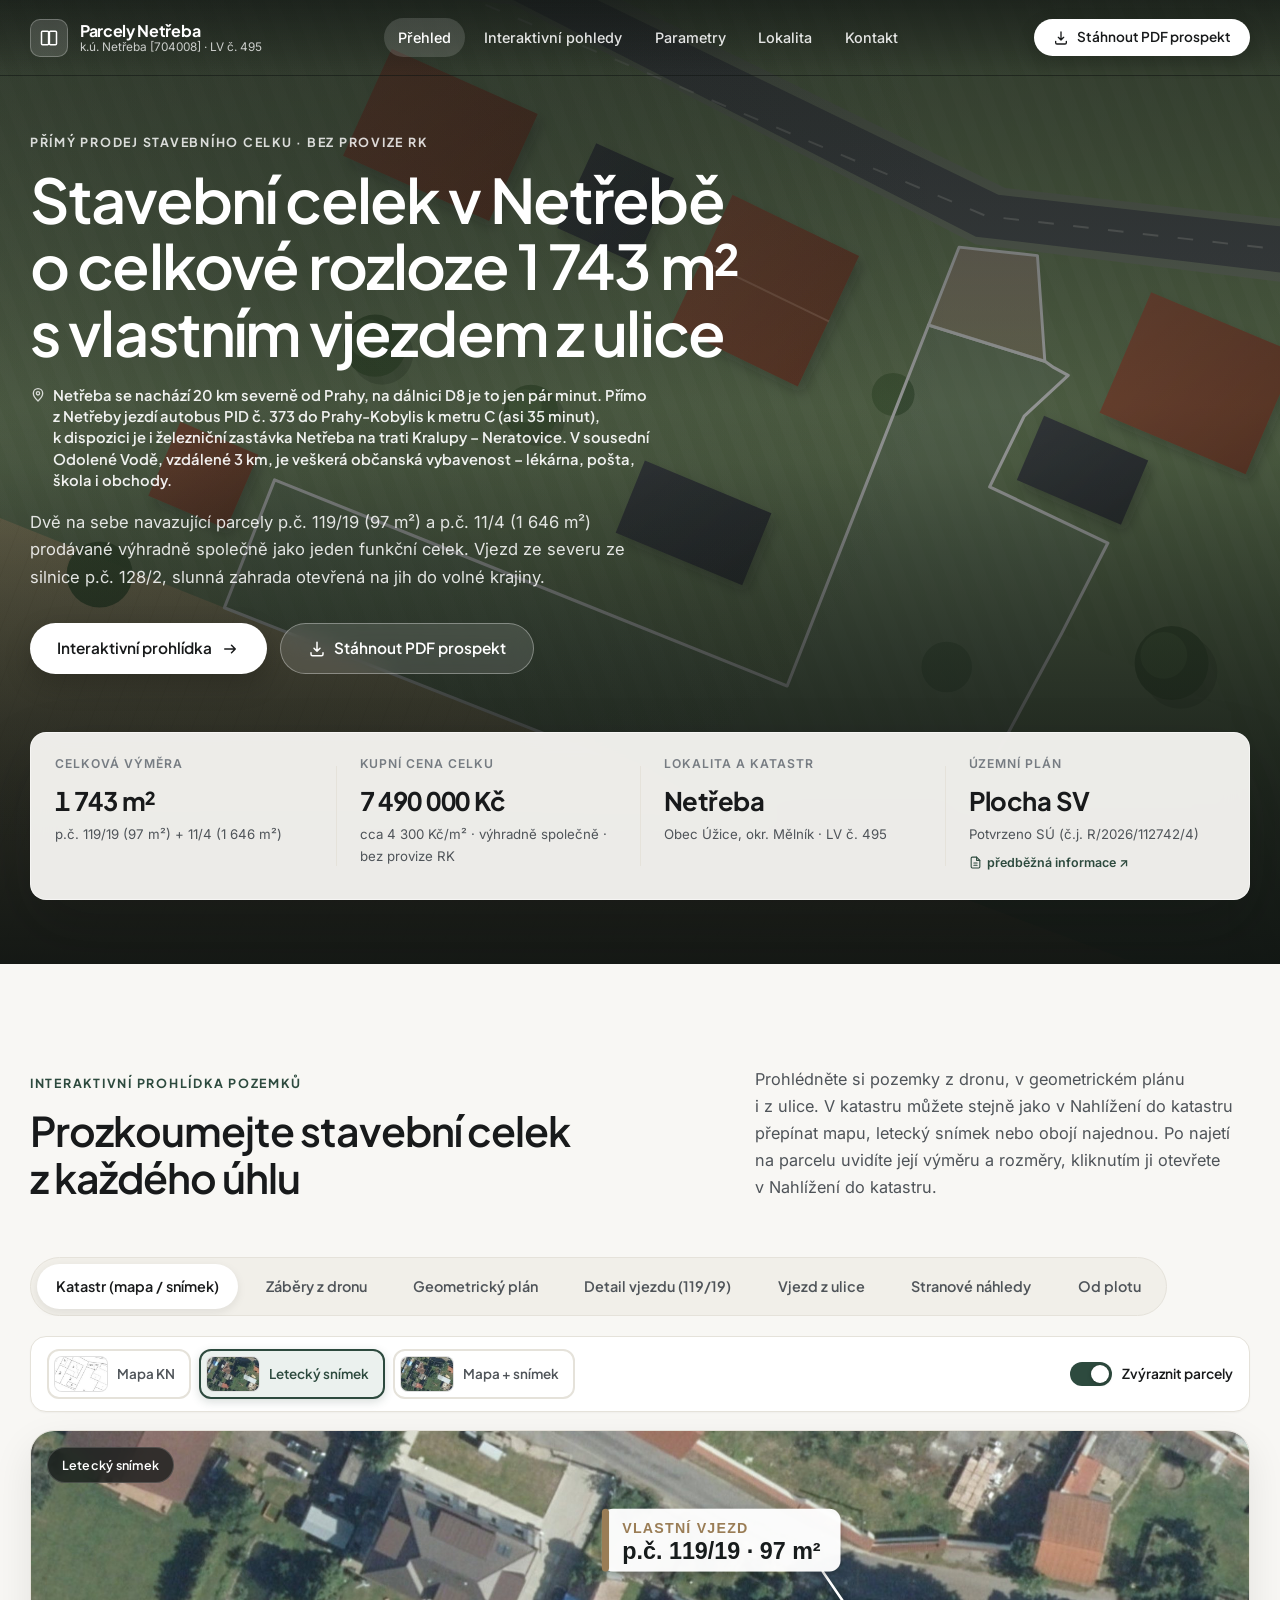
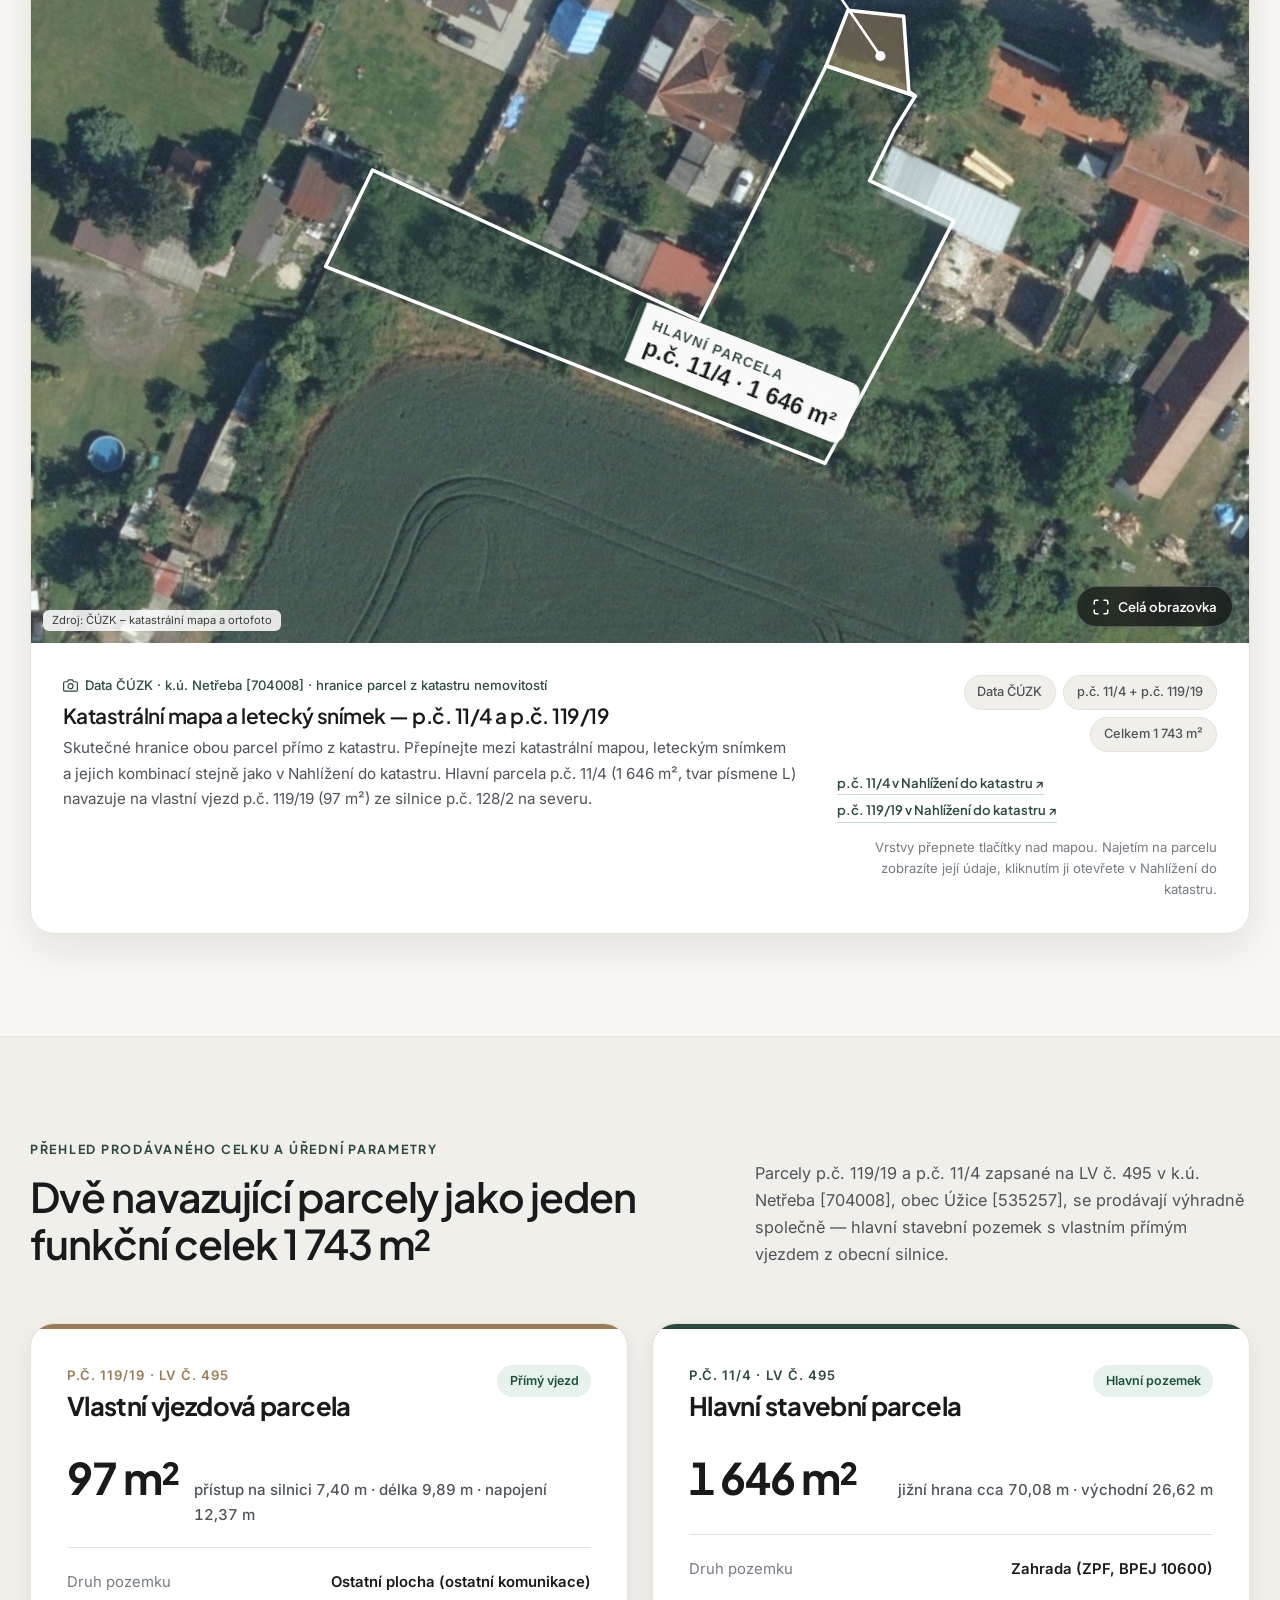
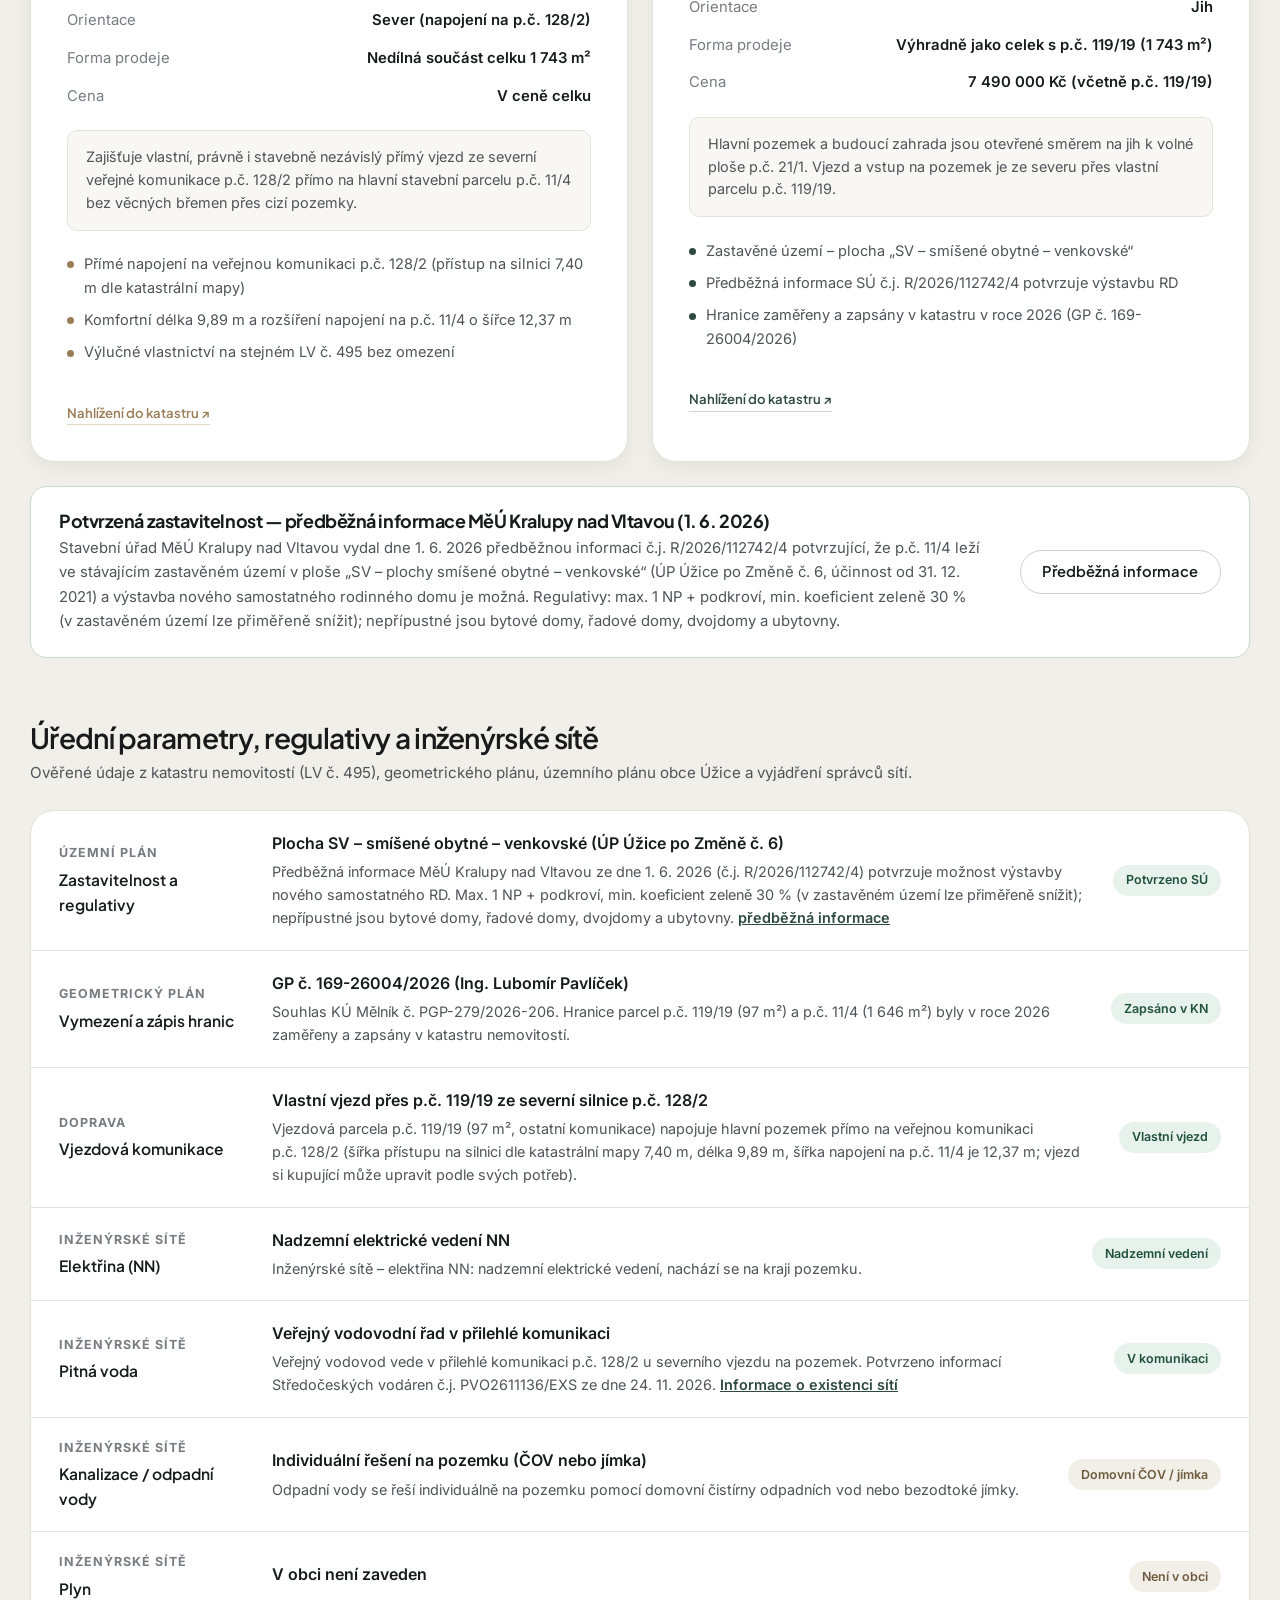
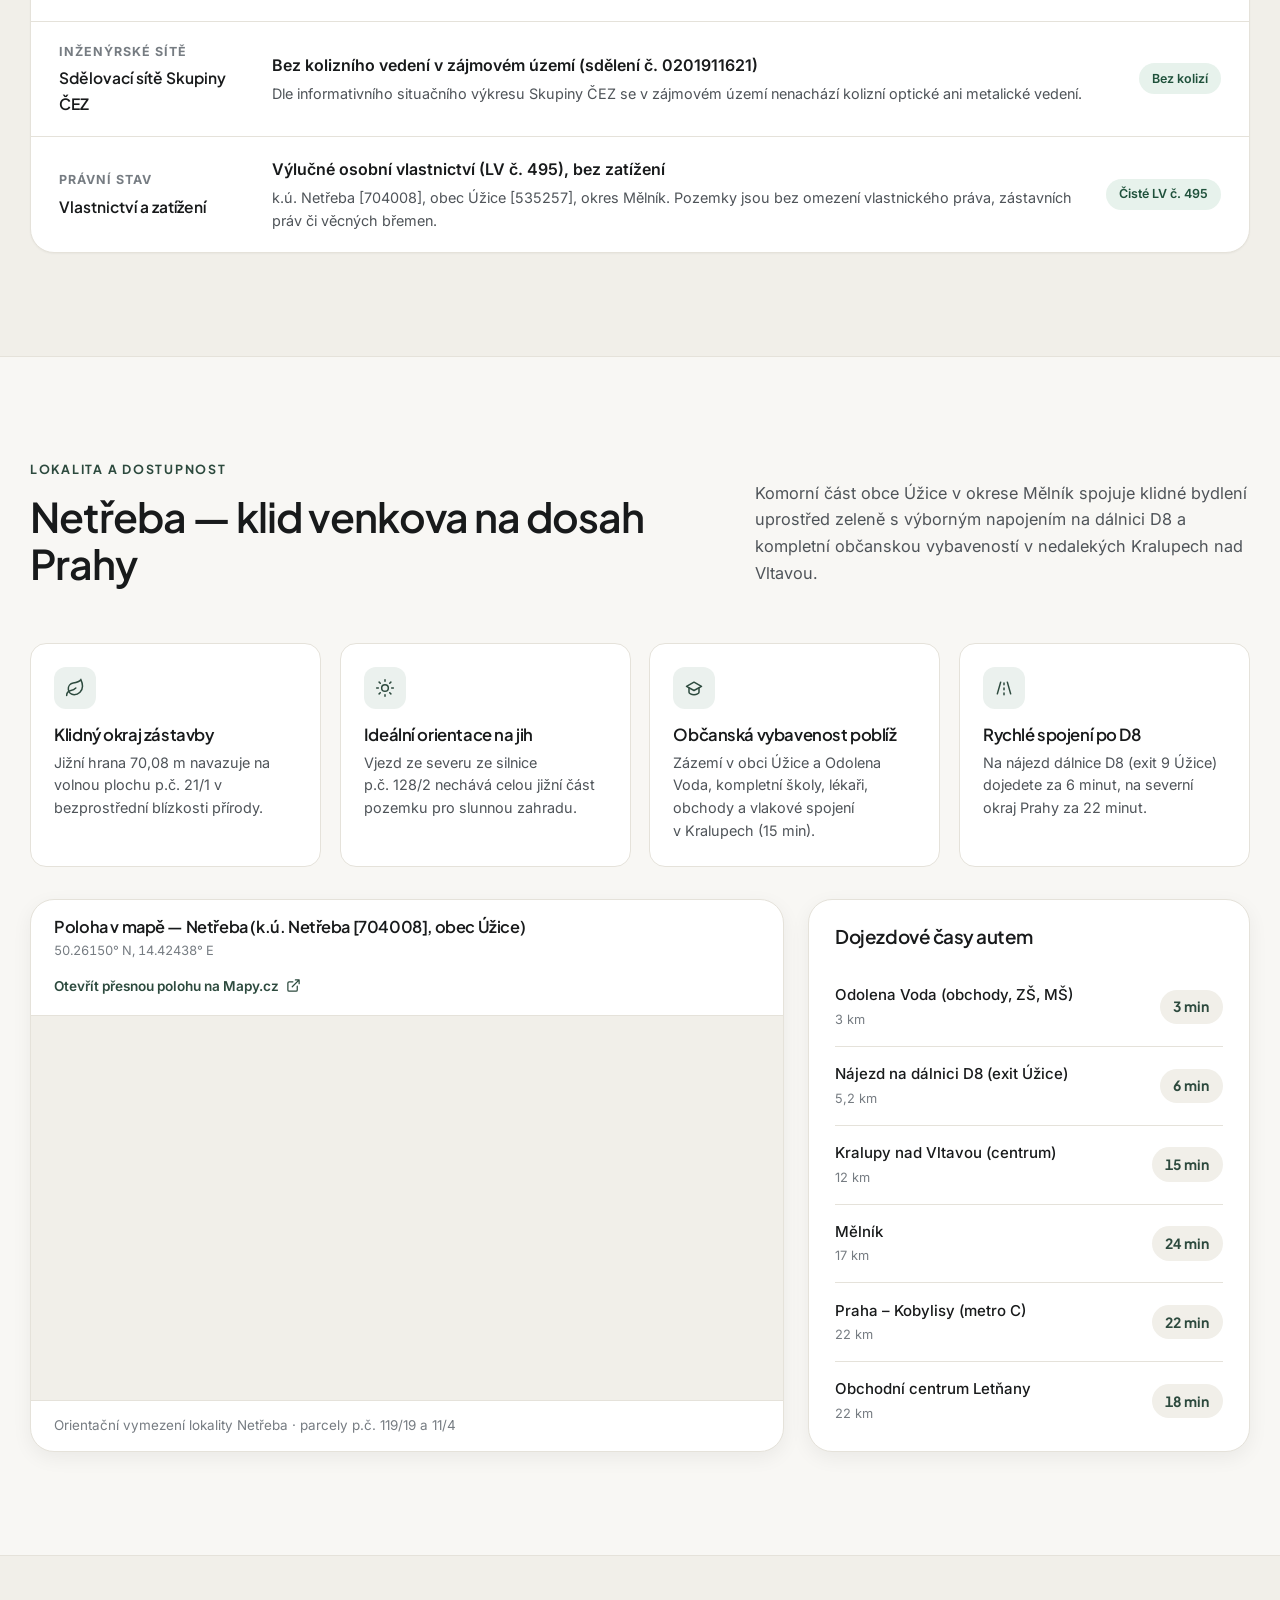
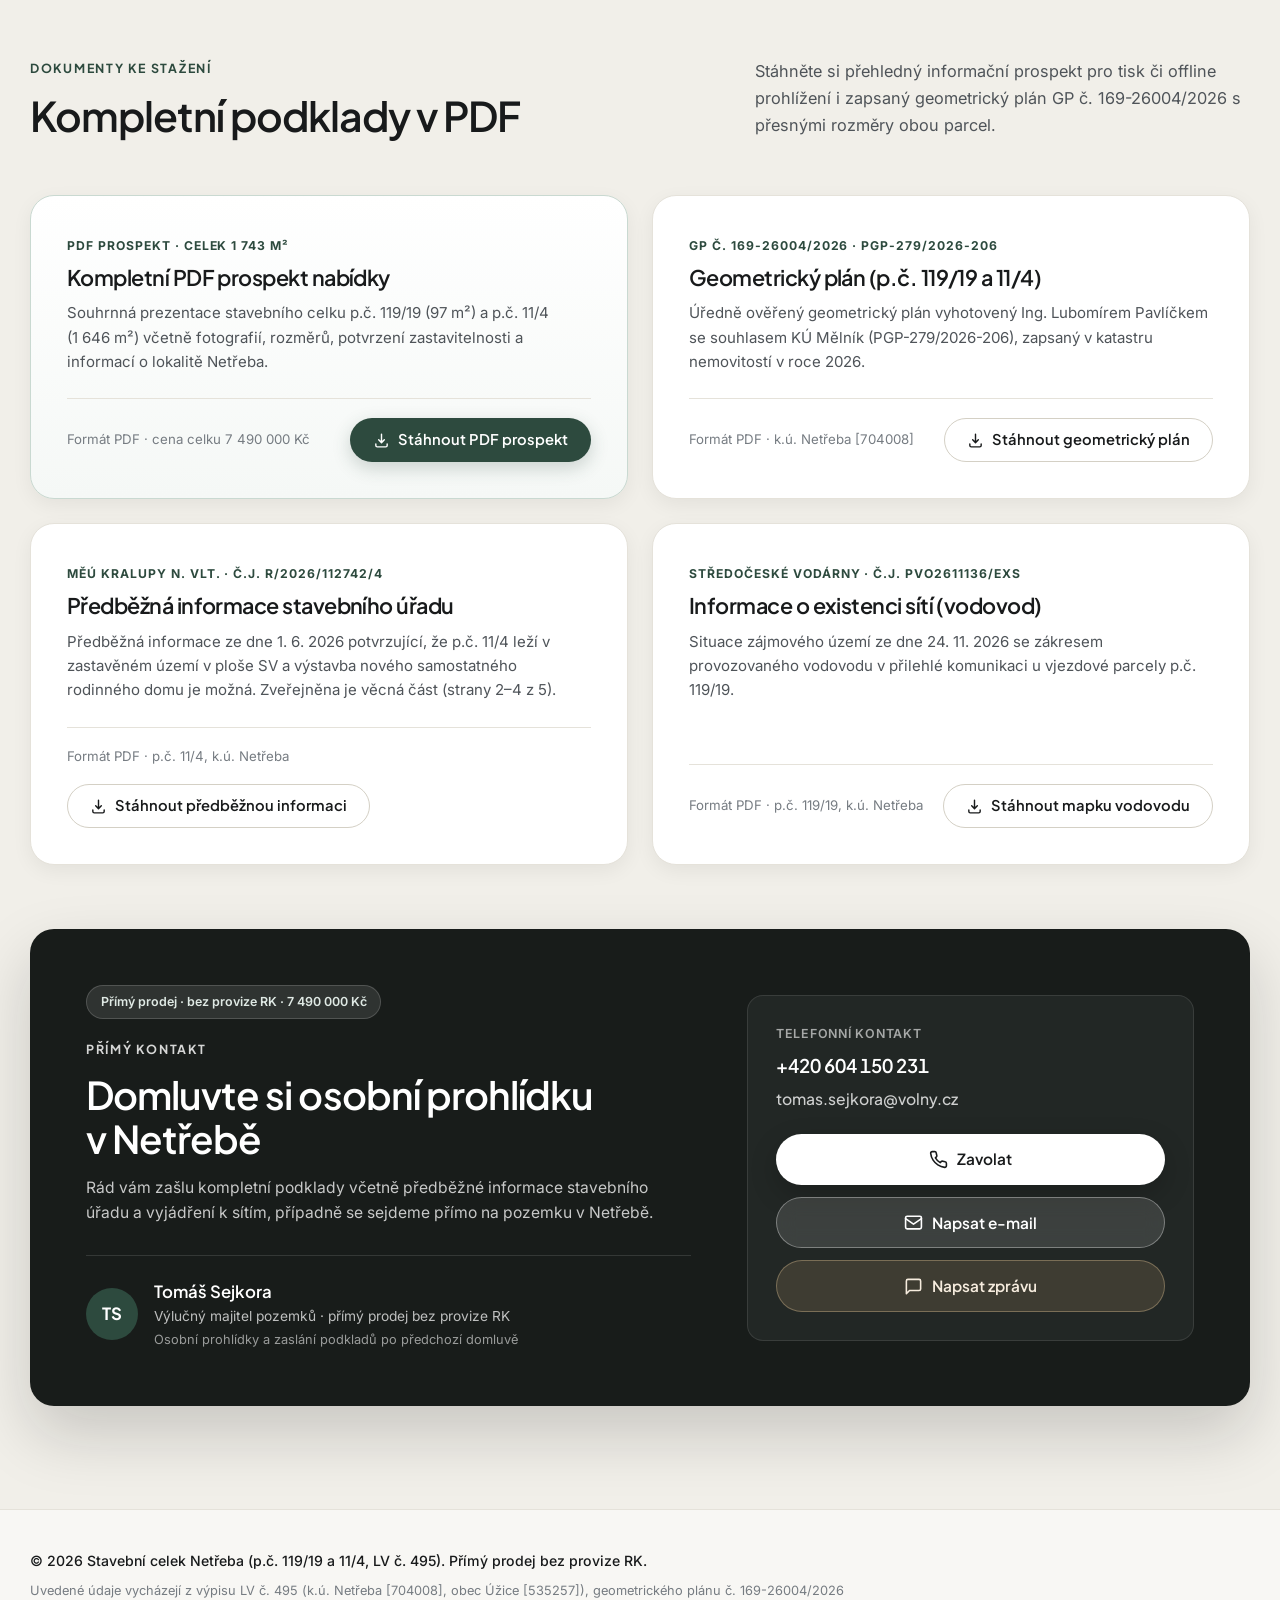
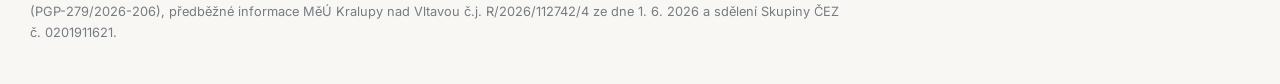
==== commit 00fed871: "Netřeba: 7,40 m jako šířka přístupu na silnici dle KM" ====
--- a/docs/netreba/index.html
+++ b/docs/netreba/index.html
@@ -12,7 +12,7 @@
   <link rel="preconnect" href="https://fonts.gstatic.com" crossorigin />
   <link href="https://fonts.googleapis.com/css2?family=Inter:wght@400;500;600&family=Plus+Jakarta+Sans:wght@500;600;700&display=swap" rel="stylesheet" />
 
-  <link rel="stylesheet" href="styles.css?v=20261124zv" />
+  <link rel="stylesheet" href="styles.css?v=20261124zy" />
 </head>
 <body>
   <!-- Horní fixní navigace -->
@@ -486,8 +486,8 @@
   </div>
 
   <!-- Konfigurace dat (upravujte obsah pouze zde) -->
-  <script src="data.js?v=20261124zv"></script>
+  <script src="data.js?v=20261124zy"></script>
   <!-- Aplikační logika -->
-  <script src="app.js?v=20261124zv"></script>
+  <script src="app.js?v=20261124zy"></script>
 </body>
 </html>
